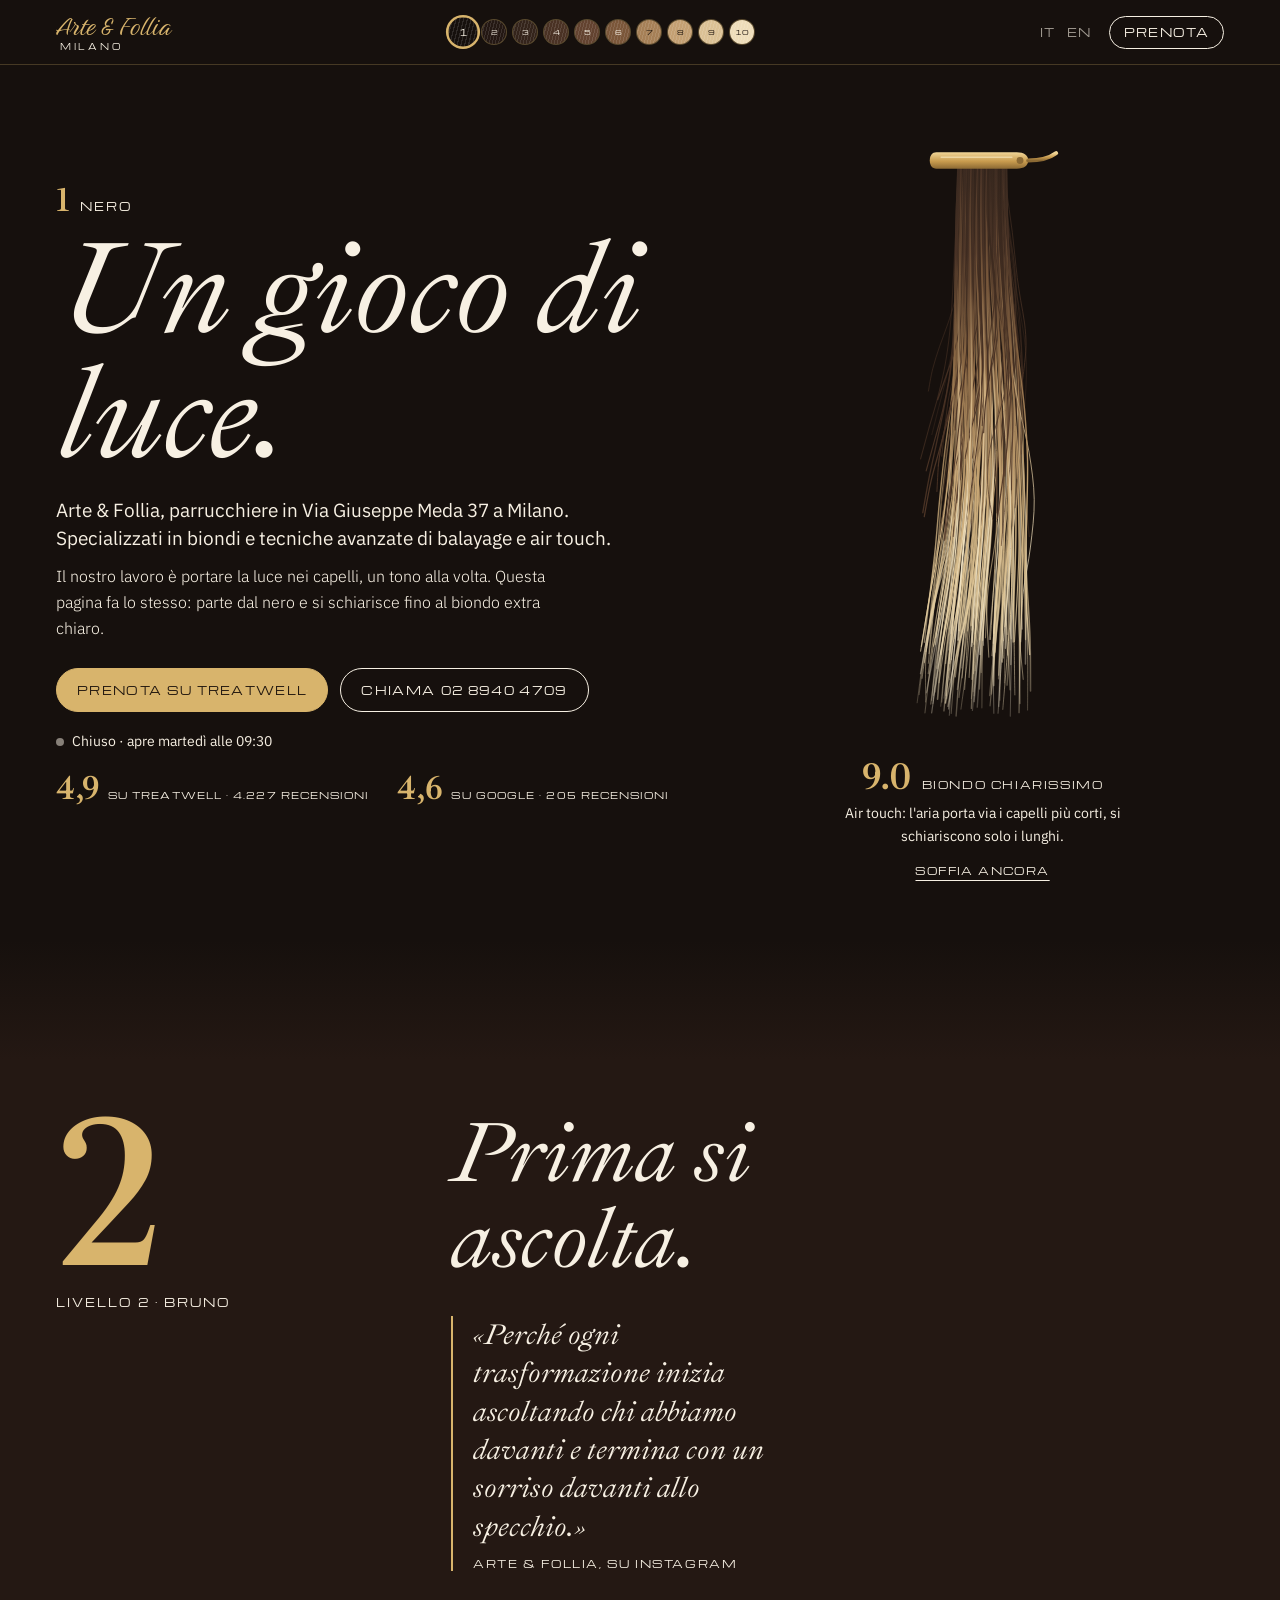
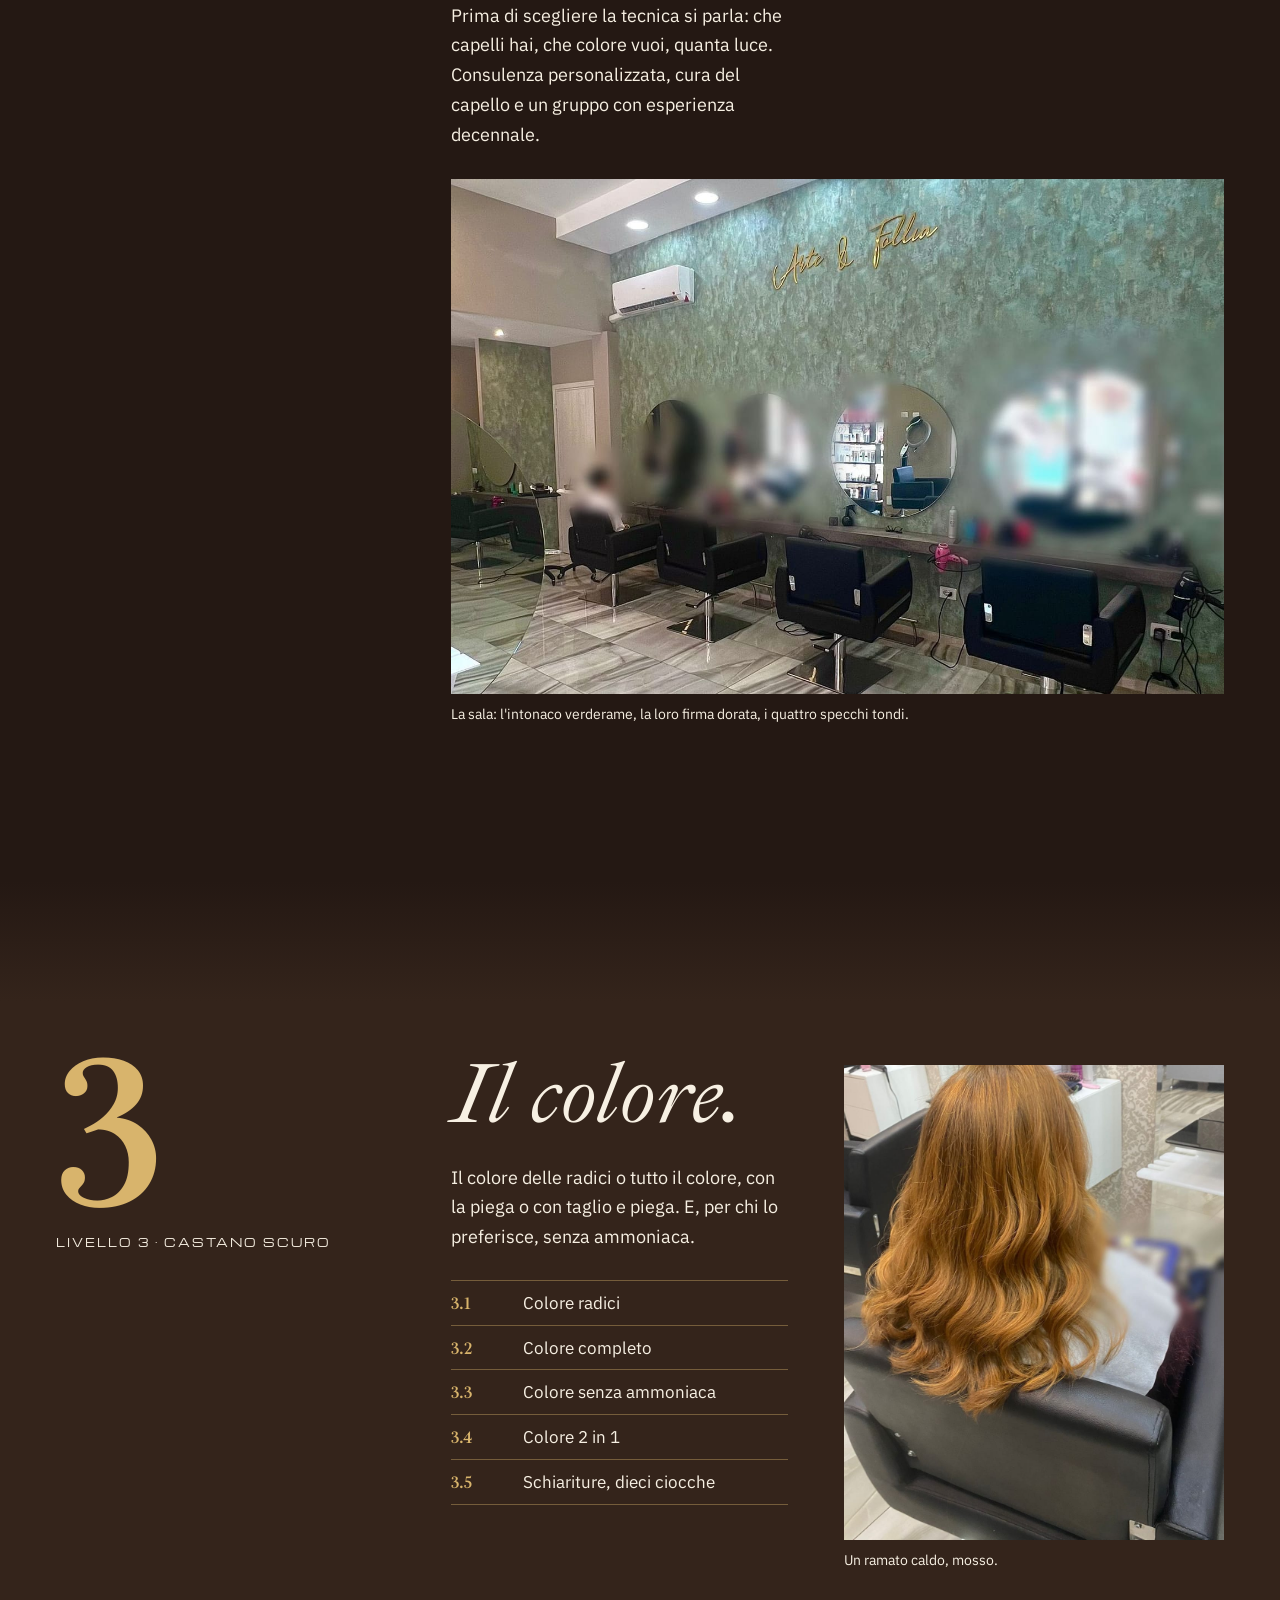
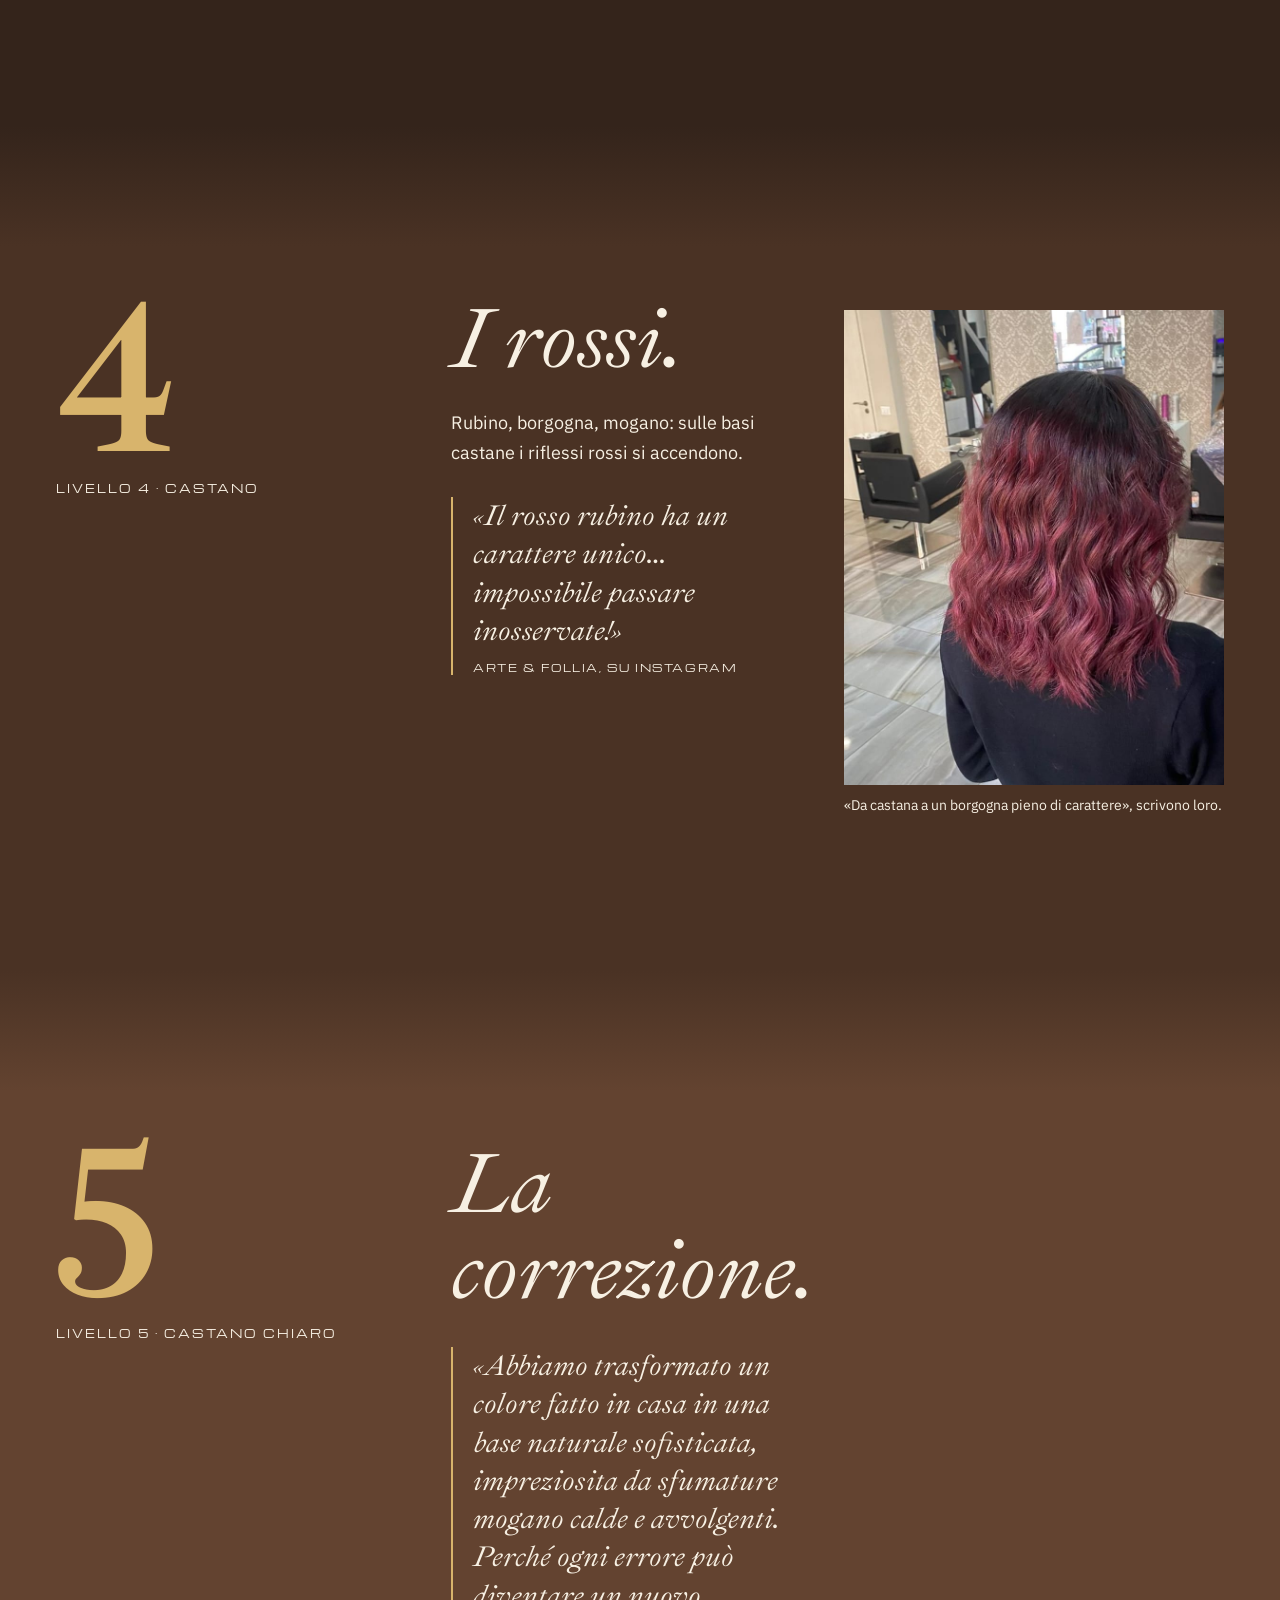
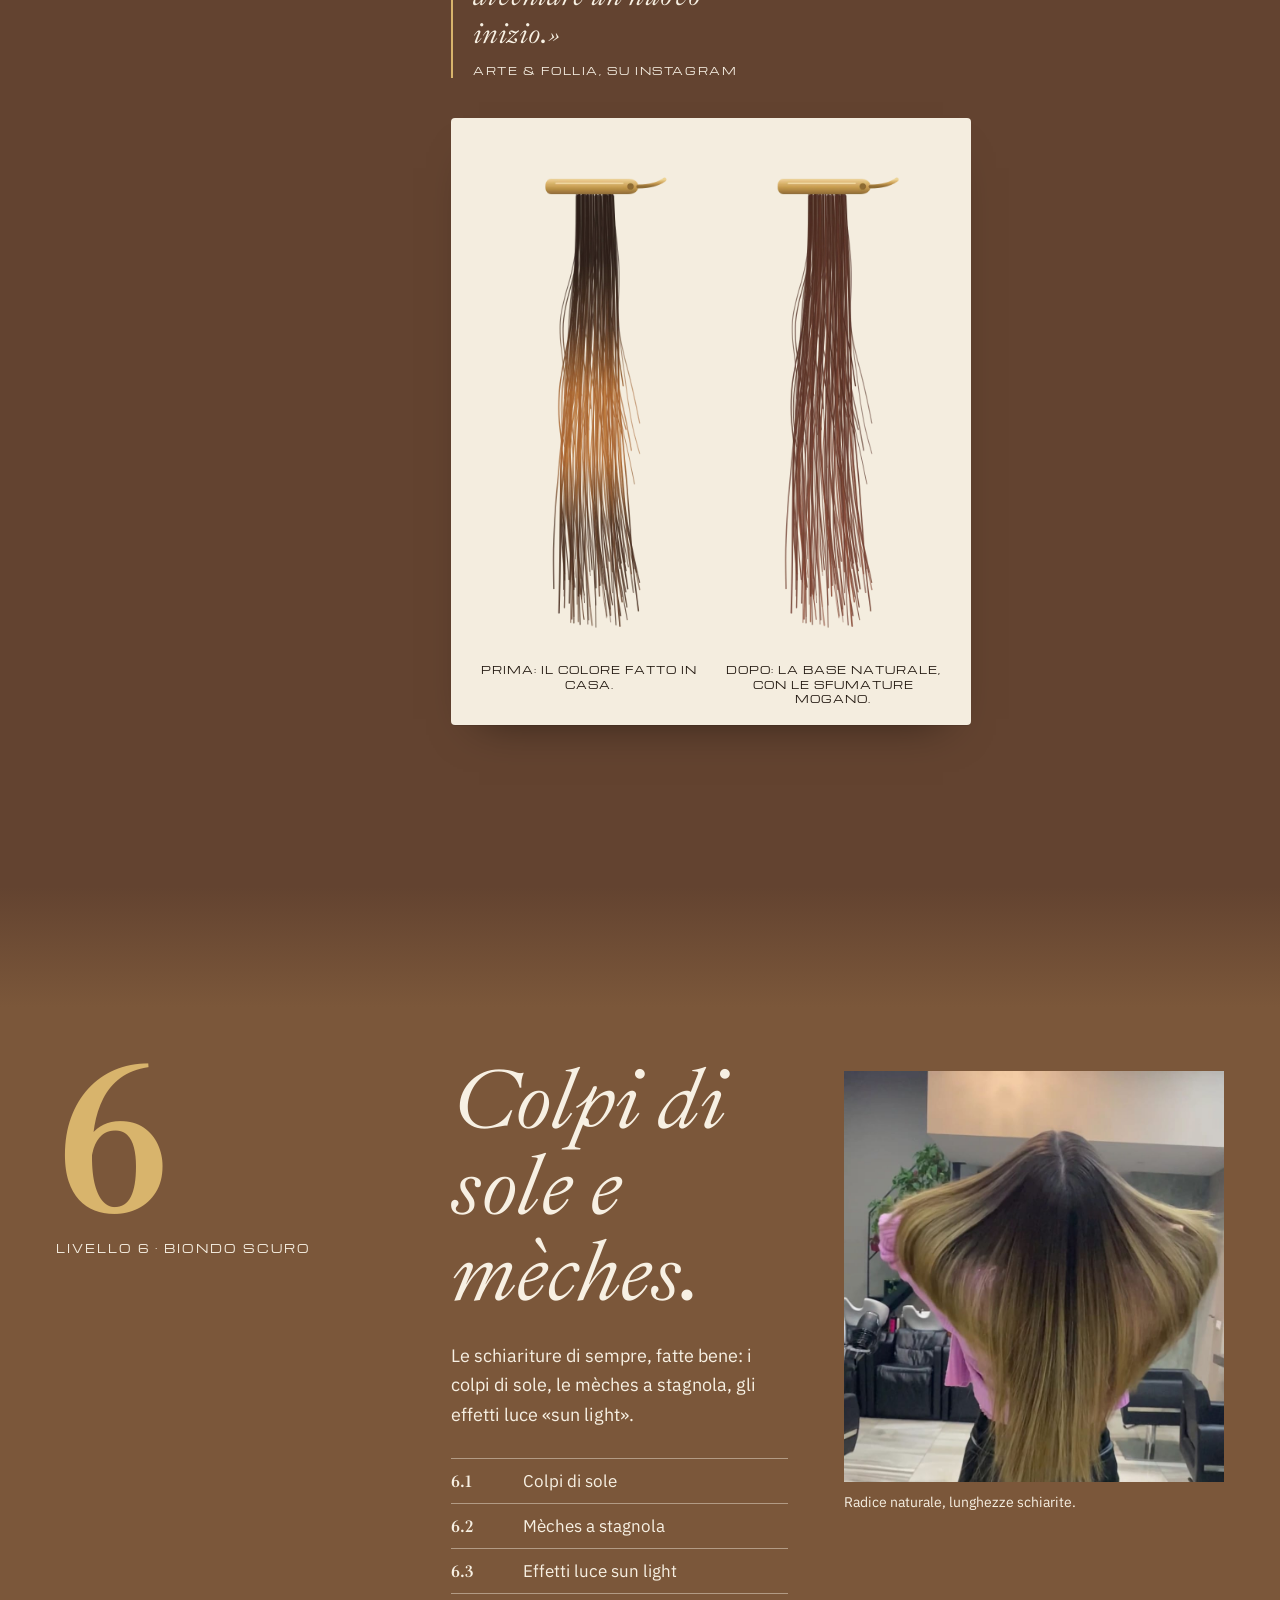
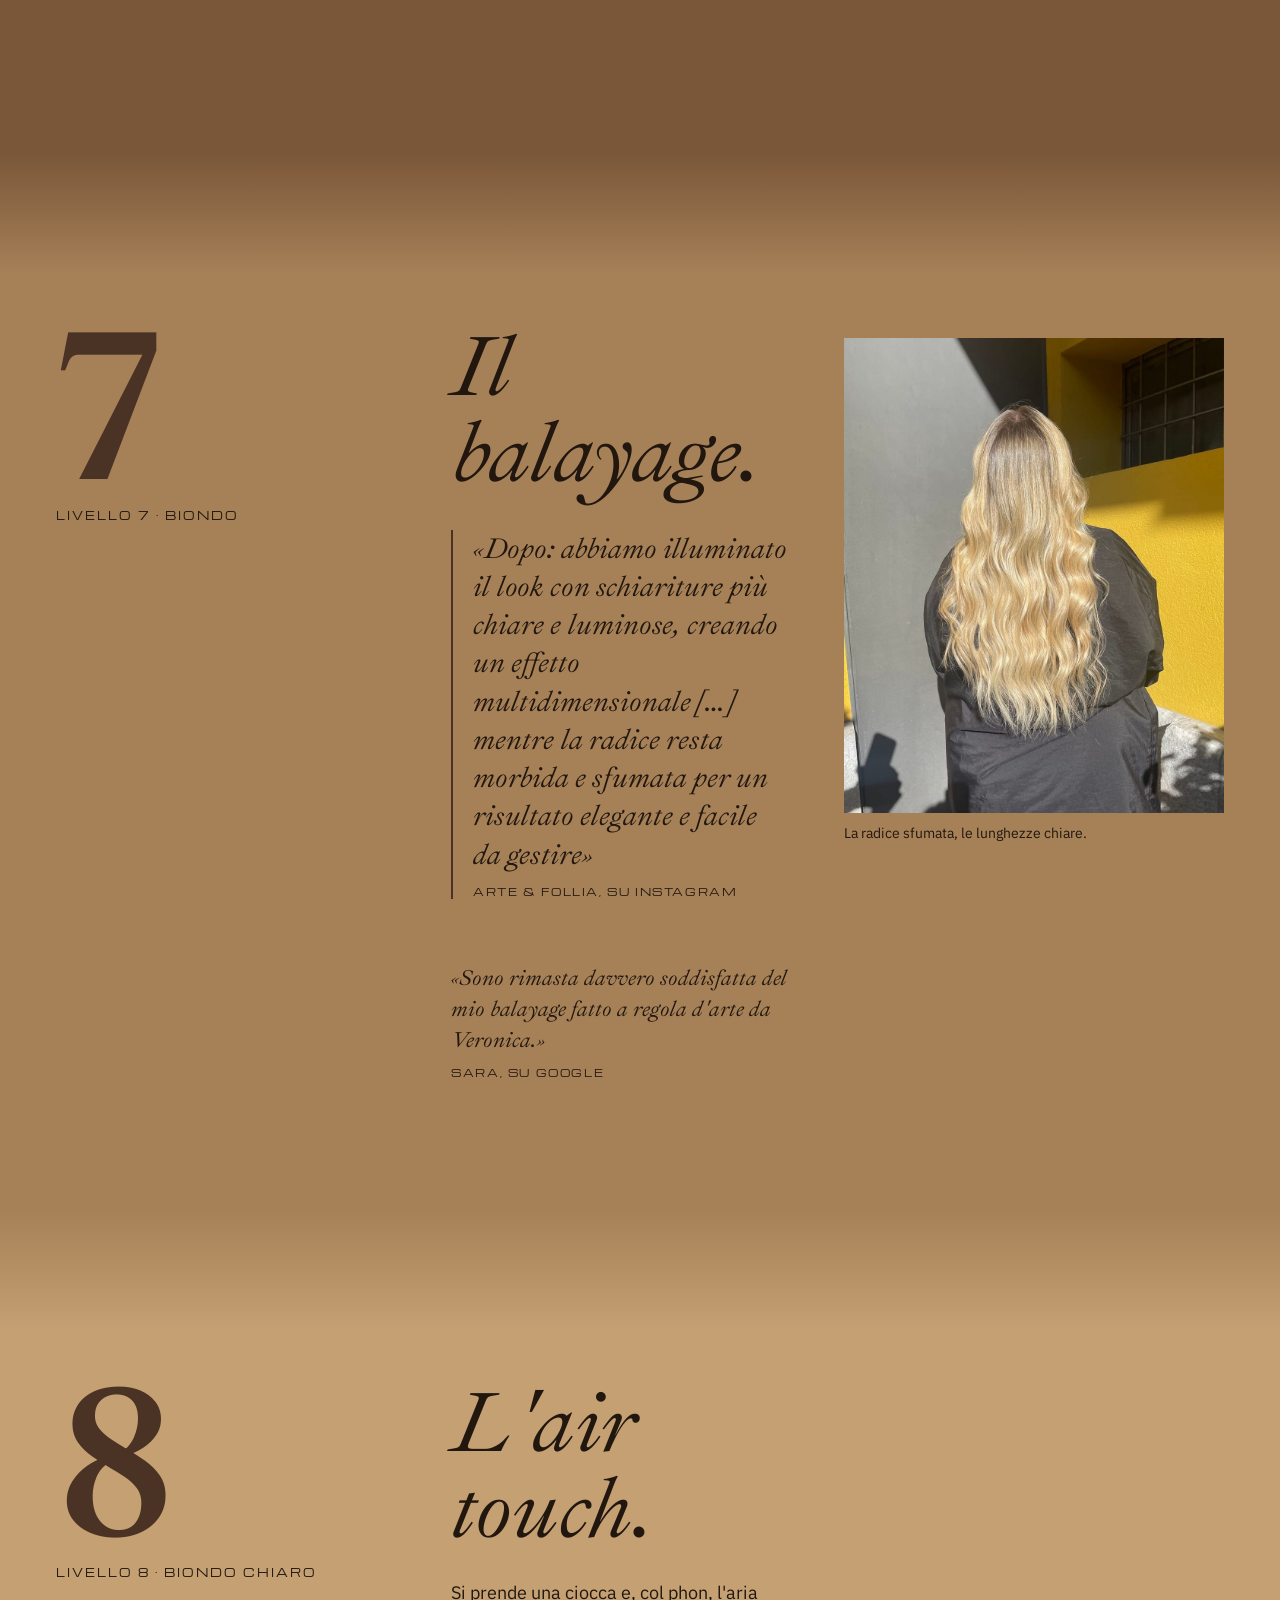
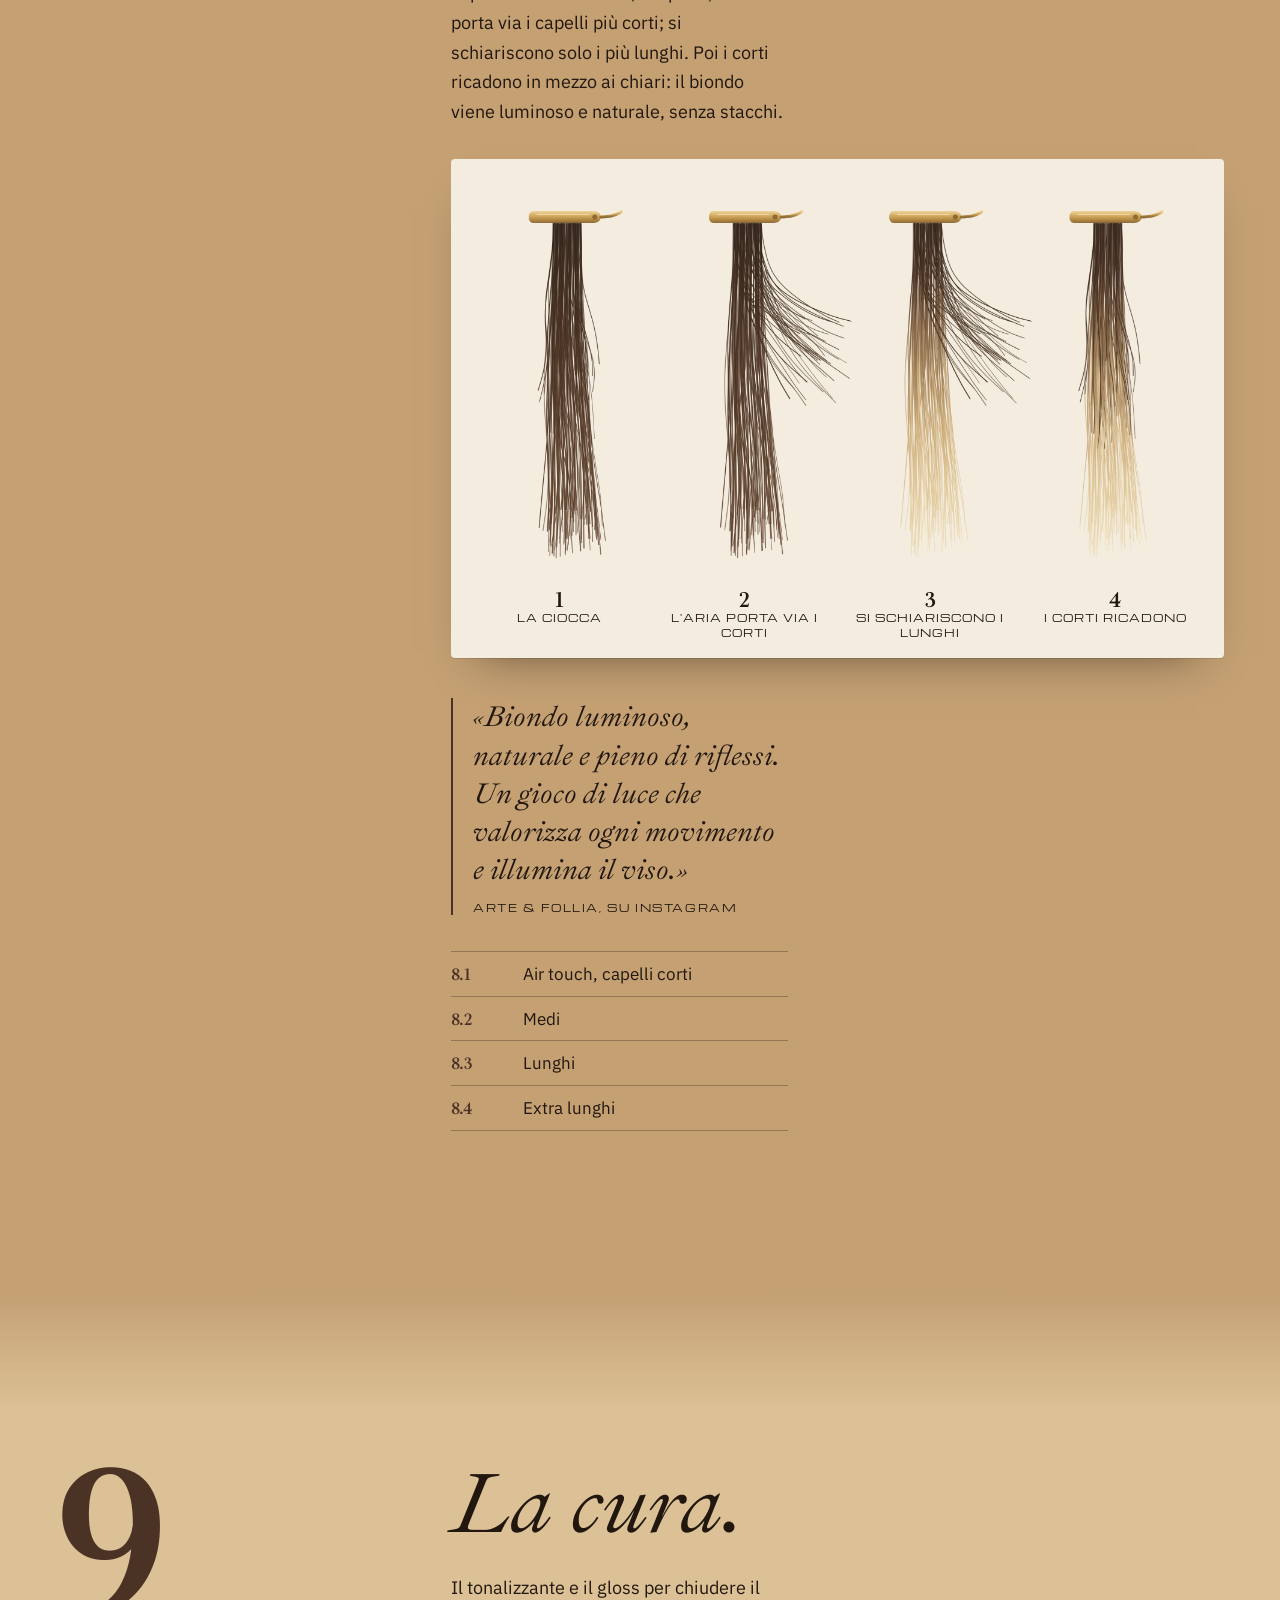
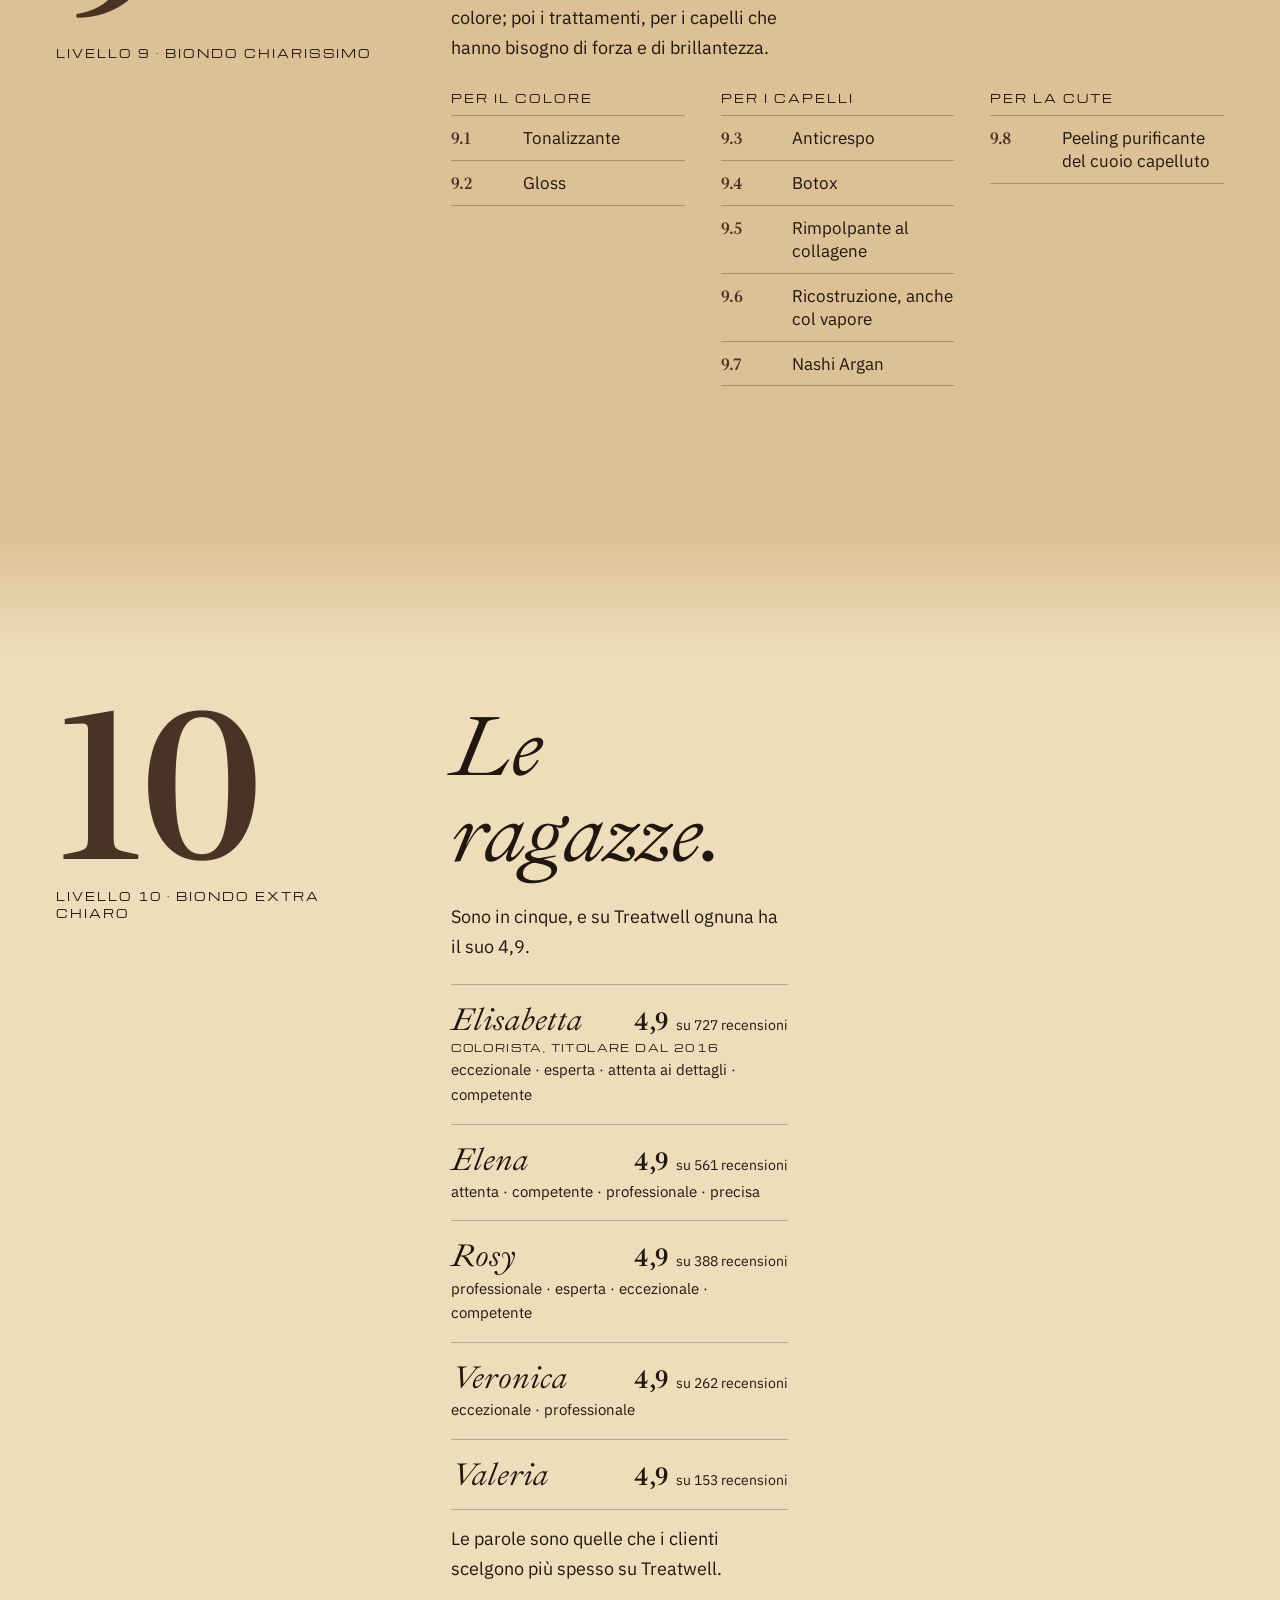
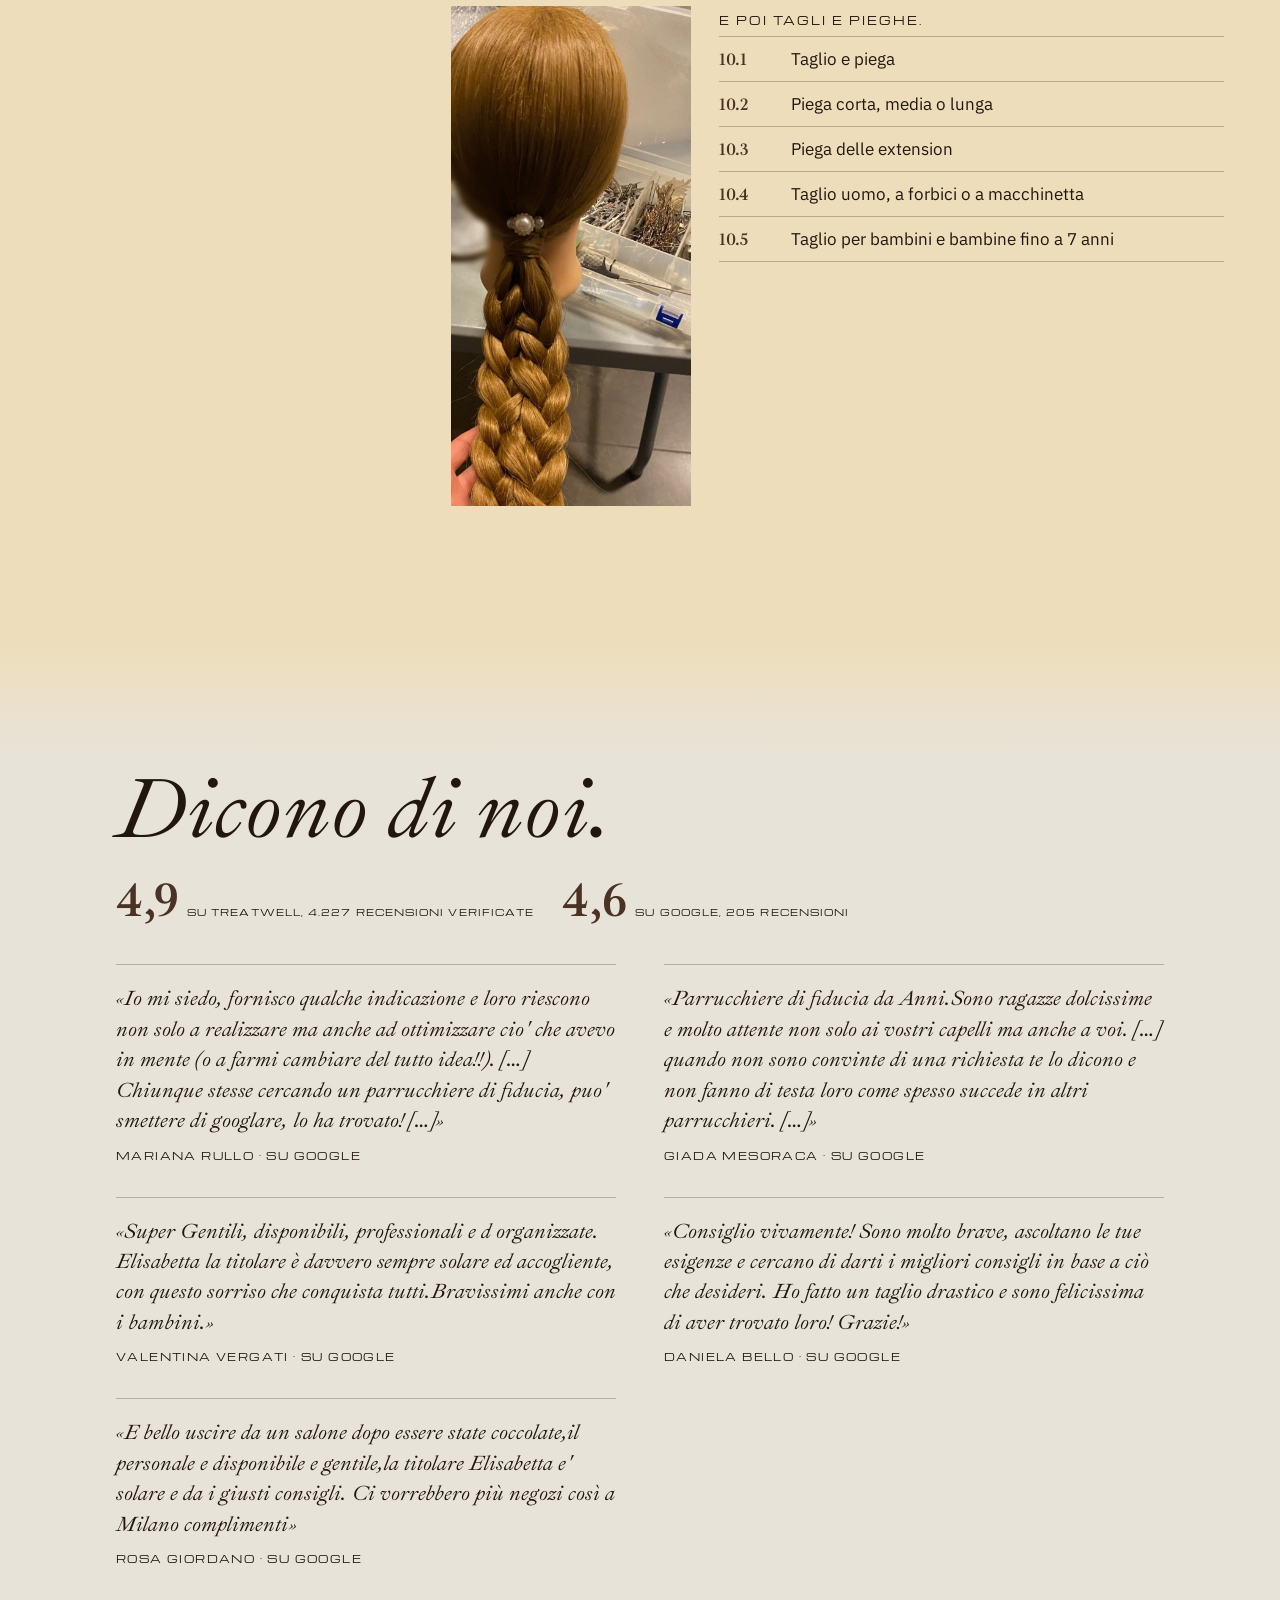
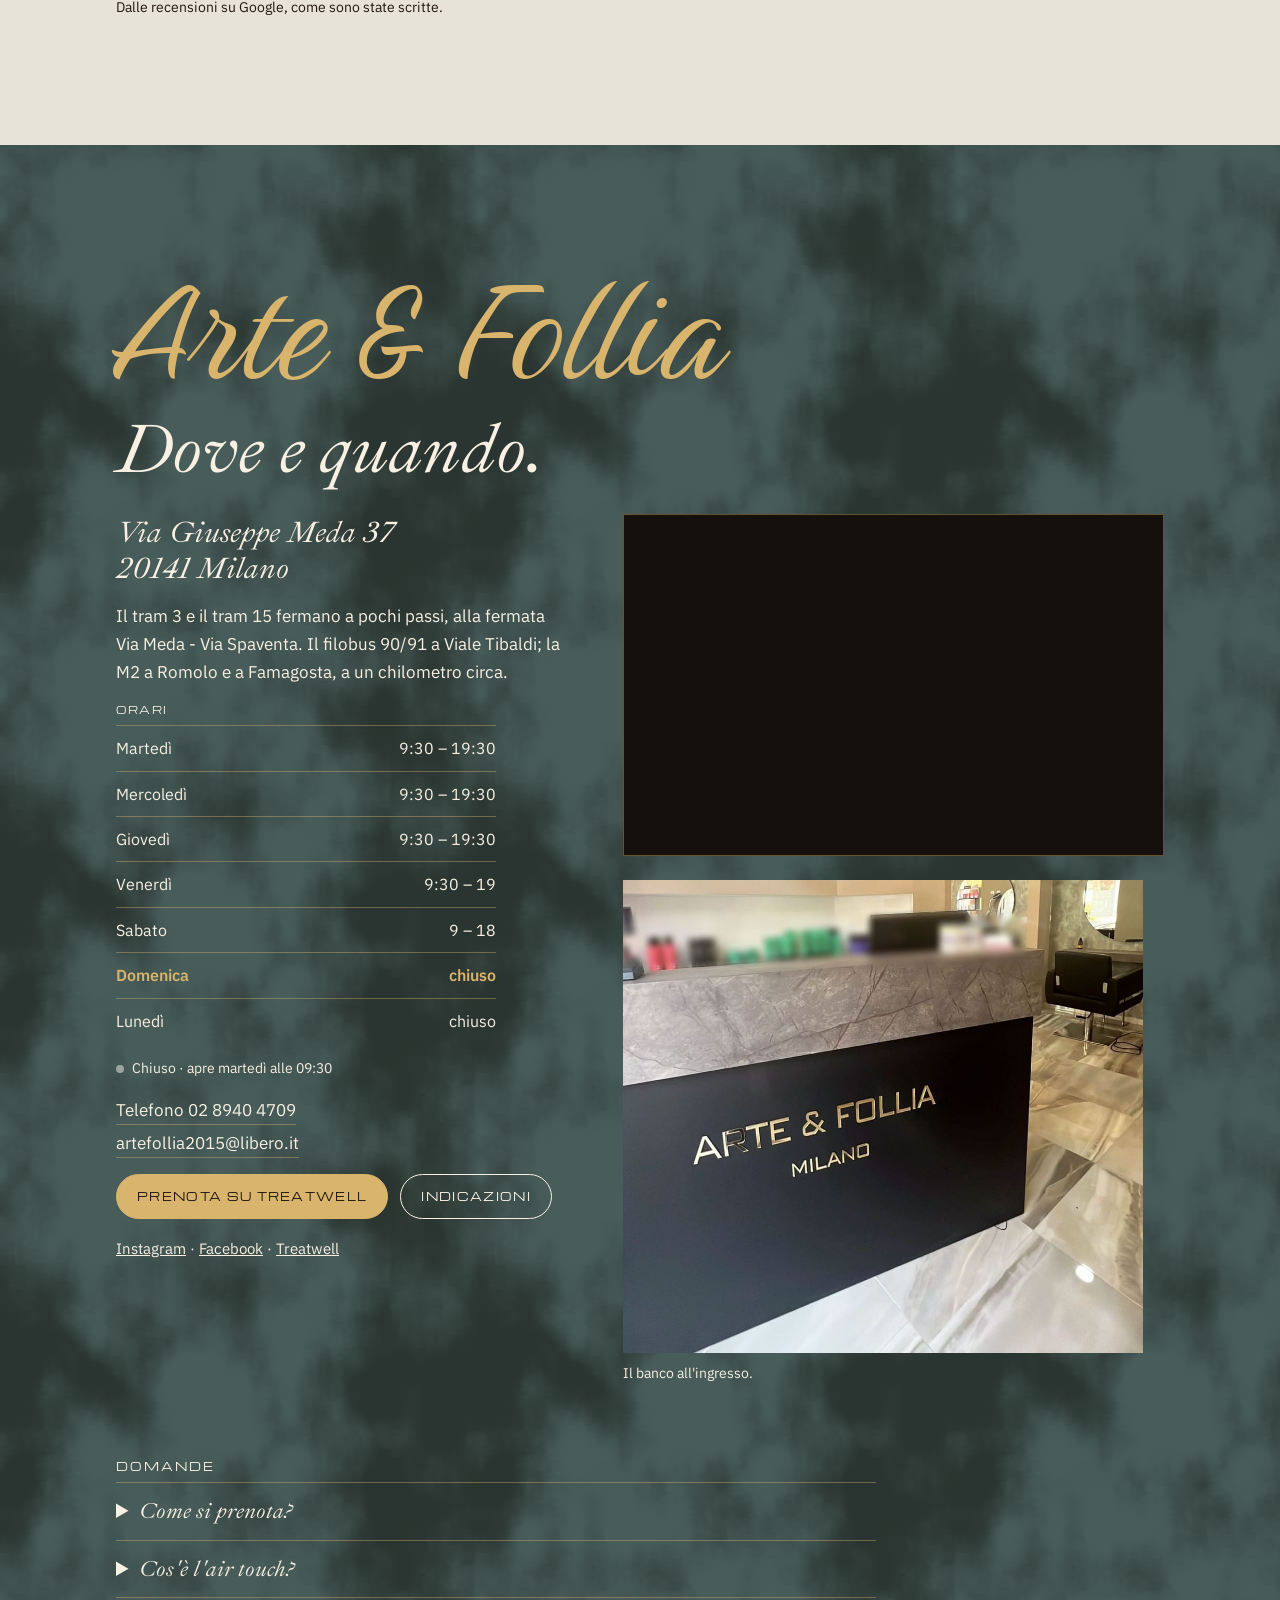
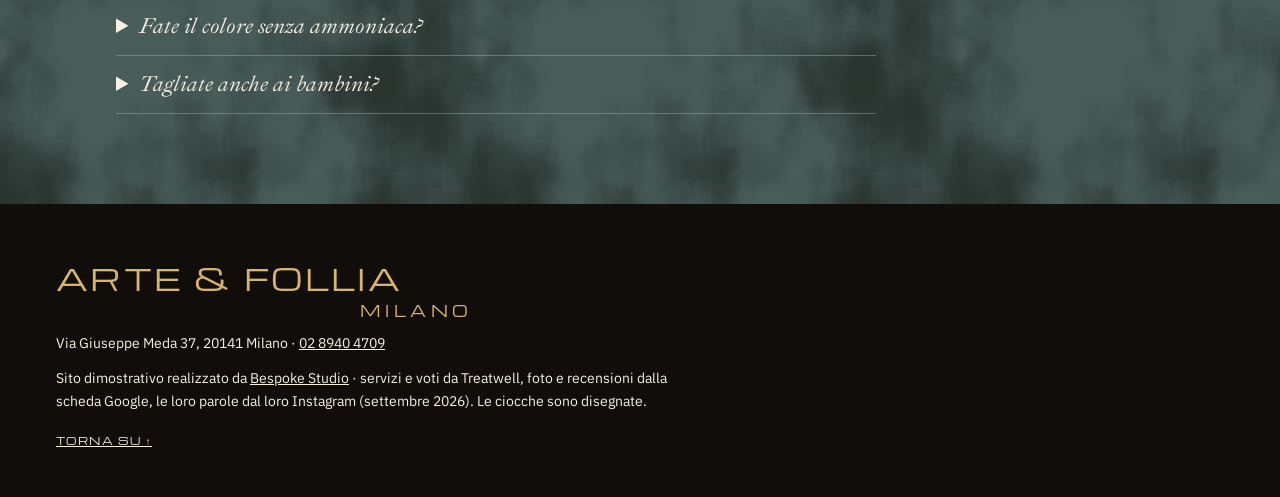
==== index.html @ c3e8e56e "Arte & Follia Milano — «Un gioco di luce.» La pagina è la scala dei toni del colorista: ogni capitol" ====
<!DOCTYPE html>
<html lang="it" class="no-js">
<head>
<meta charset="utf-8">
<meta name="viewport" content="width=device-width, initial-scale=1">
<script>(function(){var r=document.documentElement;r.classList.remove('no-js');
/* la firma: finché main.js non parte, la ciocca è castana e l'aria è ferma; se il codice non arriva, dopo 2,5 s la pagina va allo stato finale */
try{if(!matchMedia('(prefers-reduced-motion: reduce)').matches){r.classList.add('firma-attesa');window.__attesaCiocca=setTimeout(function(){r.classList.remove('firma-attesa')},2500)}}catch(e){}})()</script>
<title>Arte &amp; Follia Milano — Parrucchiere in Via Giuseppe Meda 37 · biondi, balayage, air touch</title>
<meta name="description" content="Arte &amp; Follia, parrucchiere in Via Giuseppe Meda 37 a Milano: specializzati in biondi, balayage e air touch. Colore anche senza ammoniaca, colpi di sole e mèches, rossi, correzione del colore, trattamenti. Prenota su Treatwell o chiama lo 02 8940 4709.">
<link rel="canonical" href="https://rotenzark.github.io/arte-e-follia/">
<meta property="og:type" content="website">
<meta property="og:title" content="Arte &amp; Follia Milano — Un gioco di luce.">
<meta property="og:description" content="Parrucchiere in Via Giuseppe Meda 37, Milano: specializzati in biondi, balayage e air touch. La pagina si schiarisce un tono alla volta, dal nero al biondo extra chiaro.">
<meta property="og:image" content="https://rotenzark.github.io/arte-e-follia/img/og.jpg">
<meta property="og:url" content="https://rotenzark.github.io/arte-e-follia/">
<meta property="og:locale" content="it_IT">
<meta name="twitter:card" content="summary_large_image">
<meta name="theme-color" content="#16100D">
<link rel="icon" href="img/favicon.svg" type="image/svg+xml">
<link rel="icon" href="img/favicon-32.png" sizes="32x32" type="image/png">
<link rel="apple-touch-icon" href="img/apple-touch-icon.png">
<link rel="preconnect" href="https://fonts.googleapis.com">
<link rel="preconnect" href="https://fonts.gstatic.com" crossorigin>
<link href="https://fonts.googleapis.com/css2?family=Ibarra+Real+Nova:ital,wght@0,400;0,600;1,400;1,500&amp;family=Michroma&amp;family=Birthstone&amp;family=Anuphan:wght@300;400;500;600&amp;display=swap" rel="stylesheet">
<link rel="stylesheet" href="css/styles.css?v=1">
<script src="https://cdn.jsdelivr.net/npm/gsap@3.12.5/dist/gsap.min.js" defer></script>
<script src="https://cdn.jsdelivr.net/npm/gsap@3.12.5/dist/ScrollTrigger.min.js" defer></script>
<script src="js/main.js?v=1" defer></script>
<script type="application/ld+json">
{"@context":"https://schema.org","@type":"HairSalon","name":"Arte & Follia Milano","alternateName":["Arte e Follia Milano","Arte e follia milano"],"description":"Parrucchiere in Via Giuseppe Meda 37 a Milano, specializzato in biondi e tecniche avanzate di balayage e air touch: colore anche senza ammoniaca, colpi di sole e mèches, tonalizzante e gloss, trattamenti, tagli e pieghe.","slogan":"Un gioco di luce.","url":"https://rotenzark.github.io/arte-e-follia/","image":"https://rotenzark.github.io/arte-e-follia/img/og.jpg","telephone":"+39 02 8940 4709","email":"artefollia2015@libero.it","priceRange":"€€","address":{"@type":"PostalAddress","streetAddress":"Via Giuseppe Meda 37","postalCode":"20141","addressLocality":"Milano","addressRegion":"MI","addressCountry":"IT"},"geo":{"@type":"GeoCoordinates","latitude":45.4411629,"longitude":9.1788732},"openingHoursSpecification":[{"@type":"OpeningHoursSpecification","dayOfWeek":["Tuesday","Wednesday","Thursday"],"opens":"09:30","closes":"19:30"},{"@type":"OpeningHoursSpecification","dayOfWeek":"Friday","opens":"09:30","closes":"19:00"},{"@type":"OpeningHoursSpecification","dayOfWeek":"Saturday","opens":"09:00","closes":"18:00"}],"sameAs":["https://www.treatwell.it/salone/arte-e-follia-milano/","https://www.instagram.com/artefollia_milano/","https://www.facebook.com/puoccielisabetta"]}
</script>
<script type="application/ld+json">
{"@context":"https://schema.org","@type":"FAQPage","mainEntity":[
{"@type":"Question","name":"Come si prenota da Arte & Follia?","acceptedAnswer":{"@type":"Answer","text":"Online su Treatwell, oppure al telefono: 02 8940 4709."}},
{"@type":"Question","name":"Cos'è l'air touch?","acceptedAnswer":{"@type":"Answer","text":"È una tecnica di schiaritura: con il phon si separano i capelli più corti della ciocca e si schiariscono solo i più lunghi. Il biondo viene luminoso e naturale, senza stacchi."}},
{"@type":"Question","name":"Fate il colore senza ammoniaca?","acceptedAnswer":{"@type":"Answer","text":"Sì: il colore delle radici o il colore completo, anche senza ammoniaca, con la piega o con taglio e piega."}},
{"@type":"Question","name":"Tagliate anche ai bambini?","acceptedAnswer":{"@type":"Answer","text":"Sì: il taglio per bambini e bambine fino a 7 anni. E il taglio uomo, a forbici o a macchinetta."}},
{"@type":"Question","name":"Quali sono gli orari?","acceptedAnswer":{"@type":"Answer","text":"Dal martedì al giovedì 9:30–19:30, il venerdì 9:30–19, il sabato 9–18. Domenica e lunedì chiuso."}},
{"@type":"Question","name":"Dove si trova?","acceptedAnswer":{"@type":"Answer","text":"In Via Giuseppe Meda 37 a Milano. Il tram 3 e il tram 15 fermano a pochi passi, alla fermata Via Meda - Via Spaventa."}}
]}
</script>
</head>
<body>

<a class="salta-al-testo" href="#ascolto" data-i18n="m.salta">Vai ai capitoli</a>

<header class="testata" id="testata" data-livello="1">
  <a class="marchio" href="#apertura" aria-label="Arte &amp; Follia Milano, torna all'inizio" data-i18n-aria="m.top">
    <span class="marchio__firma">Arte &amp; Follia</span>
    <span class="marchio__citta">Milano</span>
  </a>
  <nav id="mainNav" class="scala" aria-label="La scala dei toni: i capitoli" data-i18n-aria="m.scala">
    <a class="scala__tono" href="#apertura" style="--c:var(--l1)" aria-label="1, nero: l'inizio" data-i18n-aria="s.1"><span>1</span></a>
    <a class="scala__tono" href="#ascolto" style="--c:var(--l2)" aria-label="2, bruno: prima si ascolta" data-i18n-aria="s.2"><span>2</span></a>
    <a class="scala__tono" href="#colore" style="--c:var(--l3)" aria-label="3, castano scuro: il colore" data-i18n-aria="s.3"><span>3</span></a>
    <a class="scala__tono" href="#rossi" style="--c:var(--l4)" aria-label="4, castano: i rossi" data-i18n-aria="s.4"><span>4</span></a>
    <a class="scala__tono" href="#correzione" style="--c:var(--l5)" aria-label="5, castano chiaro: la correzione" data-i18n-aria="s.5"><span>5</span></a>
    <a class="scala__tono" href="#luci" style="--c:var(--l6)" aria-label="6, biondo scuro: colpi di sole e mèches" data-i18n-aria="s.6"><span>6</span></a>
    <a class="scala__tono" href="#balayage" style="--c:var(--l7)" aria-label="7, biondo: il balayage" data-i18n-aria="s.7"><span>7</span></a>
    <a class="scala__tono" href="#airtouch" style="--c:var(--l8)" aria-label="8, biondo chiaro: l'air touch" data-i18n-aria="s.8"><span>8</span></a>
    <a class="scala__tono" href="#cura" style="--c:var(--l9)" aria-label="9, biondo chiarissimo: la cura" data-i18n-aria="s.9"><span>9</span></a>
    <a class="scala__tono" href="#ragazze" style="--c:var(--l10)" aria-label="10, biondo extra chiaro: le ragazze" data-i18n-aria="s.10"><span>10</span></a>
  </nav>
  <div class="testata__destra">
    <div class="lingue" role="group" aria-label="Lingua" data-i18n-aria="m.lingua">
      <button type="button" data-lang="it" aria-pressed="true">IT</button>
      <button type="button" data-lang="en" aria-pressed="false">EN</button>
    </div>
    <a class="testata__prenota" href="https://www.treatwell.it/salone/arte-e-follia-milano/" target="_blank" rel="noopener"><span data-i18n="t.prenota">Prenota</span></a>
    <button id="burger" class="burger" type="button" aria-expanded="false" aria-controls="indiceMobile" aria-label="Apri il menu" data-i18n-aria="m.menu"><span></span><span></span><span></span></button>
  </div>
</header>

<nav id="indiceMobile" class="indice-mobile" hidden aria-label="Capitoli" data-i18n-aria="m.capitoli">
  <a class="indice-mobile__prenota" href="https://www.treatwell.it/salone/arte-e-follia-milano/" target="_blank" rel="noopener" data-i18n="h.prenota">Prenota su Treatwell</a>
  <a href="#apertura" style="--c:var(--l1)"><b>1</b> <span data-i18n="v.1">L'inizio</span></a>
  <a href="#ascolto" style="--c:var(--l2)"><b>2</b> <span data-i18n="v.2">Prima si ascolta</span></a>
  <a href="#colore" style="--c:var(--l3)"><b>3</b> <span data-i18n="v.3">Il colore</span></a>
  <a href="#rossi" style="--c:var(--l4)"><b>4</b> <span data-i18n="v.4">I rossi</span></a>
  <a href="#correzione" style="--c:var(--l5)"><b>5</b> <span data-i18n="v.5">La correzione</span></a>
  <a href="#luci" style="--c:var(--l6)"><b>6</b> <span data-i18n="v.6">Colpi di sole e mèches</span></a>
  <a href="#balayage" style="--c:var(--l7)"><b>7</b> <span data-i18n="v.7">Il balayage</span></a>
  <a href="#airtouch" style="--c:var(--l8)"><b>8</b> <span data-i18n="v.8">L'air touch</span></a>
  <a href="#cura" style="--c:var(--l9)"><b>9</b> <span data-i18n="v.9">La cura</span></a>
  <a href="#ragazze" style="--c:var(--l10)"><b>10</b> <span data-i18n="v.10">Le ragazze</span></a>
  <a href="#recensioni" class="indice-mobile__fuori" data-i18n="v.recensioni">Dicono di noi</a>
  <a href="#dove" class="indice-mobile__fuori" data-i18n="v.dove">Dove e quando</a>
</nav>

<main>

  <!-- ══════ 1 · NERO — l'apertura. La firma: l'air touch sulla ciocca. Stato finale = questo HTML ══════ -->
  <section id="apertura" class="livello livello--1 apertura" data-livello="1" aria-labelledby="titolo">
    <div class="apertura__testo">
      <p class="tono-etichetta"><span class="tono-etichetta__n">1</span> <span data-i18n="l.1">nero</span></p>
      <h1 id="titolo" class="apertura__titolo" data-i18n="h.titolo">Un gioco di luce.</h1>
      <p class="apertura__chi" data-i18n="h.chi">Arte &amp; Follia, parrucchiere in Via Giuseppe Meda 37 a Milano. Specializzati in biondi e tecniche avanzate di balayage e air touch.</p>
      <p class="apertura__come" data-i18n="h.come">Il nostro lavoro è portare la luce nei capelli, un tono alla volta. Questa pagina fa lo stesso: parte dal nero e si schiarisce fino al biondo extra chiaro.</p>
      <div class="azioni">
        <a class="bottone bottone--pieno" href="https://www.treatwell.it/salone/arte-e-follia-milano/" target="_blank" rel="noopener" data-i18n="h.prenota">Prenota su Treatwell</a>
        <a class="bottone" href="tel:+390289404709"><span data-i18n="h.chiama">Chiama</span> <span class="intero">02 8940 4709</span></a>
      </div>
      <p class="stato" id="orarioStato">Aperto dal martedì al sabato</p>
      <ul class="voti">
        <li><b>4,9</b> <span data-i18n="h.treatwell">su Treatwell · 4.227 recensioni</span></li>
        <li><b>4,6</b> <span data-i18n="h.google">su Google · 205 recensioni</span></li>
      </ul>
    </div>
    <figure class="apertura__ciocca ciocca" id="ciocca">
      <!--CIOCCA--><svg class="ciocca__svg" viewBox="0 0 320 780" width="320" height="780" role="img" aria-labelledby="cioccaTitolo" focusable="false"><title id="cioccaTitolo" data-i18n="h.ciocca">Una ciocca di capelli castani schiarita con l'air touch: biondo luminoso, con la radice scura e sfumata</title><defs><linearGradient id="g-lg" gradientUnits="userSpaceOnUse" x1="0" y1="70" x2="0" y2="740"><stop class="st0" offset="0" stop-color="#3B2A20"/><stop class="st1" offset="0.16" stop-color="#4A3326"/><stop class="st2" offset="0.36" stop-color="#8E6B46"/><stop class="st3" offset="0.58" stop-color="#C9A774"/><stop class="st4" offset="0.8" stop-color="#E3CB9C"/><stop class="st5" offset="1" stop-color="#EFDFBC" stop-opacity=".35"/></linearGradient><linearGradient id="g-lr" gradientUnits="userSpaceOnUse" x1="0" y1="70" x2="0" y2="740"><stop class="st0" offset="0" stop-color="#4A3326"/><stop class="st1" offset="0.22" stop-color="#7C5B3D"/><stop class="st2" offset="0.42" stop-color="#D4B585"/><stop class="st3" offset="0.7" stop-color="#F1E2C0"/><stop class="st4" offset="1" stop-color="#F8ECD3" stop-opacity=".35"/></linearGradient><linearGradient id="g-sc" gradientUnits="userSpaceOnUse" x1="0" y1="70" x2="0" y2="740"><stop class="st0" offset="0" stop-color="#33241B"/><stop class="st1" offset="0.4" stop-color="#4A3224"/><stop class="st2" offset="1" stop-color="#6A4A33"/></linearGradient><linearGradient id="g-oro" x1="0" y1="0" x2="0" y2="1"><stop offset="0" stop-color="#F0D597"/><stop offset=".55" stop-color="#C89B4E"/><stop offset="1" stop-color="#8C6A34"/></linearGradient></defs><g class="aria-strato" aria-hidden="true"><path class="aria aria--0" d="M-30 150c40 -8 90 10 140 0s100 -10 150 0 110 6 150 0" pathLength="1"/><path class="aria aria--1" d="M-30 250c40 -10 90 11 140 0s100 -11 150 0 110 7 150 0" pathLength="1"/><path class="aria aria--2" d="M-30 340c40 -12 90 12 140 0s100 -12 150 0 110 8 150 0" pathLength="1"/><path class="aria aria--3" d="M-30 430c40 -14 90 13 140 0s100 -13 150 0 110 9 150 0" pathLength="1"/><path class="aria aria--4" d="M-30 520c40 -16 90 14 140 0s100 -14 150 0 110 10 150 0" pathLength="1"/></g><g class="capelli" fill="none" stroke-linecap="round"><path class="capello capello--lr" d="M152.1 71.9C152 81.5 151.7 110.2 151.4 129.4C151.2 148.5 150.7 167.7 150.5 186.8C150.4 206 150.2 225.1 150.5 244.3C150.8 263.4 151.6 282.6 152.5 301.7C153.3 320.9 155 340 155.6 359.2C156.3 378.4 157.3 397.5 156.6 416.7C155.9 435.8 154.1 455 151.6 474.1C149.1 493.3 145 512.4 141.6 531.6C138.3 550.7 134.1 569.9 131.5 589C128.8 608.2 126.8 636.9 125.8 646.5" stroke="url(#g-lr)" stroke-width="1.65" opacity="0.55"/><path class="capello capello--lg" d="M160.4 68.1C160.3 78.8 159.9 111 159.9 132.4C159.9 153.9 160 175.3 160.4 196.7C160.9 218.2 161.7 239.6 162.6 261.1C163.5 282.5 164.9 303.9 166 325.4C167 346.8 168.3 368.3 168.9 389.7C169.4 411.1 169.8 432.6 169.3 454C168.8 475.5 167.4 496.9 165.8 518.3C164.1 539.8 161.6 561.2 159.4 582.7C157.3 604.1 154.5 625.5 152.8 647C151.1 668.4 149.7 700.6 149 711.3" stroke="url(#g-lg)" stroke-width="1.3" opacity="0.55"/><path class="capello capello--sc" d="M140.5 68.1C140.3 73.3 139.5 89 139.4 99.4C139.3 109.8 139.5 120.3 139.7 130.7C140 141.1 140.7 151.5 140.9 162C141 172.4 141.1 182.8 140.8 193.3C140.5 203.7 139.6 214.1 139 224.6C138.3 235 137.4 245.4 136.8 255.8C136.2 266.3 136 276.7 135.2 287.1C134.3 297.6 133.5 308 131.7 318.4C130 328.8 127.3 339.3 124.7 349.7C122.1 360.1 117.4 375.8 115.9 381" stroke="url(#g-sc)" stroke-width="1.21" opacity="0.55"/><path class="capello capello--lg" d="M163.3 72.6C163.3 83.6 162.9 116.5 163.1 138.4C163.3 160.4 163.9 182.3 164.7 204.3C165.5 226.2 166.8 248.2 167.8 270.1C168.9 292.1 170.3 314 171 336C171.7 357.9 172.3 379.9 172.2 401.8C172.2 423.7 171.5 445.7 170.6 467.6C169.8 489.6 168.3 511.5 167.1 533.5C165.9 555.4 164.3 577.4 163.2 599.3C162 621.3 160.8 643.2 160.2 665.2C159.6 687.1 159.7 720 159.5 731" stroke="url(#g-lg)" stroke-width="1.43" opacity="0.56"/><path class="capello capello--lg" d="M130.3 68.3C130 78.1 128.8 107.4 128.3 126.9C127.7 146.5 127.1 166 127 185.6C127 205.1 127.8 224.6 128 244.2C128.2 263.7 128.9 283.3 128.4 302.8C127.8 322.4 126.4 341.9 124.5 361.5C122.6 381 119.3 400.5 116.9 420.1C114.5 439.6 112 459.2 110.2 478.7C108.3 498.3 107.3 517.8 105.7 537.3C104 556.9 102.5 576.4 100.3 596C98.1 615.5 93.7 644.8 92.3 654.6" stroke="url(#g-lg)" stroke-width="1.67" opacity="0.56"/><path class="capello capello--sc" d="M139.4 69.5C139.1 75 138.2 91.4 137.8 102.4C137.4 113.3 137.1 124.3 136.9 135.2C136.7 146.2 136.9 157.1 136.6 168.1C136.4 179 136.2 190 135.5 200.9C134.8 211.9 133.8 222.8 132.6 233.8C131.3 244.8 129.6 255.7 127.9 266.7C126.2 277.6 124.4 288.6 122.3 299.5C120.2 310.5 117.9 321.4 115.3 332.4C112.7 343.3 109.6 354.3 106.8 365.2C104 376.2 99.9 392.6 98.5 398.1" stroke="url(#g-sc)" stroke-width="0.81" opacity="0.56"/><path class="capello capello--sc" d="M186.2 71.8C186.3 76.7 186.4 91.5 187.1 101.4C187.8 111.2 189.1 121.1 190.5 130.9C191.8 140.8 193.7 150.7 195 160.5C196.4 170.4 197.8 180.2 198.7 190.1C199.5 199.9 200 209.8 200.2 219.7C200.5 229.5 200.2 239.4 200.3 249.2C200.4 259.1 200.6 268.9 200.9 278.8C201.3 288.6 201.8 298.5 202.3 308.4C202.7 318.2 203.2 328.1 203.8 337.9C204.3 347.8 205.1 362.6 205.3 367.5" stroke="url(#g-sc)" stroke-width="1.23" opacity="0.56"/><path class="capello capello--lg" d="M137.7 68.3C137.6 77.8 137.2 106.4 136.8 125.5C136.4 144.6 136.1 163.7 135.5 182.7C134.9 201.8 134 220.9 133.4 239.9C132.8 259 132.1 278.1 131.9 297.1C131.7 316.2 132.3 335.3 132.2 354.4C132.2 373.4 132.8 392.5 131.5 411.6C130.1 430.6 127.6 449.7 124.3 468.8C121 487.8 115.8 506.9 111.8 526C107.7 545.1 103.1 564.1 100.3 583.2C97.5 602.3 95.9 630.9 95 640.4" stroke="url(#g-lg)" stroke-width="1.18" opacity="0.56"/><path class="capello capello--lg" d="M142.4 71.7C142.2 82.4 141.3 114.6 140.9 136.1C140.6 157.6 140.5 179 140.3 200.5C140.1 221.9 139.9 243.4 139.5 264.9C139 286.3 138.1 307.8 137.4 329.3C136.6 350.7 135.7 372.2 135.1 393.7C134.5 415.1 134.5 436.6 133.9 458C133.2 479.5 133 501 131.3 522.4C129.6 543.9 126.9 565.4 123.6 586.8C120.3 608.3 115.3 629.7 111.5 651.2C107.7 672.7 102.4 704.9 100.6 715.6" stroke="url(#g-lg)" stroke-width="1.75" opacity="0.57"/><path class="capello capello--lg" d="M183.2 72.8C183.3 83.4 183.3 115.2 183.7 136.4C184 157.6 184.4 178.9 185.2 200.1C186 221.3 187.2 242.5 188.6 263.7C189.9 284.9 191.9 306.1 193.5 327.3C195 348.5 196.8 369.7 197.7 391C198.6 412.2 199 433.4 198.8 454.6C198.5 475.8 197.1 497 196.2 518.2C195.2 539.4 193.6 560.6 192.8 581.8C192.1 603.1 191.5 624.3 191.6 645.5C191.8 666.7 193.4 698.5 193.8 709.1" stroke="url(#g-lg)" stroke-width="1.73" opacity="0.57"/><path class="capello capello--sc" d="M145.6 69.8C145.3 76.7 144.4 97.3 143.8 111C143.3 124.7 142.5 138.4 142.3 152.2C142 165.9 142.1 179.6 142.4 193.3C142.8 207.1 143.7 220.8 144.2 234.5C144.6 248.2 145.4 262 145.2 275.7C144.9 289.4 144.2 303.2 142.5 316.9C140.9 330.6 138.1 344.3 135.3 358.1C132.5 371.8 128.8 385.5 125.7 399.2C122.6 413 119.2 426.7 116.6 440.4C114.1 454.1 111.3 474.7 110.2 481.6" stroke="url(#g-sc)" stroke-width="1.28" opacity="0.57"/><path class="capello capello--lg" d="M142 71.8C141.8 82.5 140.9 114.7 140.7 136.2C140.5 157.7 140.5 179.2 140.8 200.6C141.2 222.1 142 243.6 142.7 265C143.4 286.5 144.5 308 145 329.4C145.5 350.9 146 372.4 145.7 393.9C145.3 415.3 144.4 436.8 142.9 458.3C141.4 479.7 139 501.2 136.6 522.7C134.3 544.1 131.2 565.6 128.6 587.1C126 608.6 123 630 120.9 651.5C118.7 673 116.6 705.2 115.7 715.9" stroke="url(#g-lg)" stroke-width="1.94" opacity="0.57"/><path class="capello capello--lg" d="M134.7 70.6C134.7 80.5 135.1 110.2 134.8 130C134.5 149.8 133.8 169.6 132.8 189.5C131.7 209.3 129.5 229.1 128.6 248.9C127.6 268.7 126.6 288.5 127.2 308.3C127.7 328.1 130.2 347.9 132 367.8C133.8 387.6 137.6 407.4 137.8 427.2C138.1 447 136.7 466.8 133.3 486.6C130 506.4 123 526.2 117.6 546C112.3 565.9 105.1 585.7 101.3 605.5C97.6 625.3 96 655 95 664.9" stroke="url(#g-lg)" stroke-width="1.55" opacity="0.57"/><path class="capello capello--lg" d="M180.8 71.8C180.9 82.2 180.9 113.4 181.2 134.2C181.4 155 181.7 175.8 182.3 196.6C183 217.4 183.8 238.2 184.9 259C186 279.8 187.5 300.6 188.9 321.4C190.4 342.2 192.3 363 193.5 383.8C194.7 404.5 196 425.3 196.1 446.1C196.2 466.9 195.4 487.7 194.1 508.5C192.8 529.3 190.3 550.1 188.3 570.9C186.3 591.7 183.5 612.5 182.1 633.3C180.7 654.1 180.2 685.3 179.8 695.7" stroke="url(#g-lg)" stroke-width="1.59" opacity="0.57"/><path class="capello capello--lr" d="M171.3 70.7C171.4 80.3 171.7 109.2 172 128.4C172.3 147.6 172.7 166.9 173.1 186.1C173.5 205.3 173.9 224.5 174.5 243.8C175 263 175.6 282.2 176.4 301.5C177.2 320.7 178.2 339.9 179.1 359.2C180.1 378.4 181.4 397.6 181.9 416.8C182.5 436.1 183 455.3 182.6 474.5C182.2 493.8 180.9 513 179.4 532.2C177.8 551.5 175.3 570.7 173.5 589.9C171.7 609.1 169.3 638 168.5 647.6" stroke="url(#g-lr)" stroke-width="1.38" opacity="0.58"/><path class="capello capello--lr" d="M146.4 72.6C146.3 83.4 145.9 115.7 145.6 137.3C145.3 158.8 145 180.4 144.7 201.9C144.4 223.5 144.2 245 144 266.6C143.9 288.1 143.8 309.7 143.8 331.2C143.8 352.8 144 374.3 144 395.9C143.9 417.5 144.1 439 143.5 460.6C142.9 482.1 142.1 503.7 140.3 525.2C138.5 546.8 135.8 568.3 132.8 589.9C129.9 611.4 125.9 633 122.6 654.5C119.3 676.1 114.7 708.4 113.2 719.2" stroke="url(#g-lr)" stroke-width="1.08" opacity="0.58"/><path class="capello capello--lg" d="M147.1 72.4C147 82.5 146.6 112.7 146.4 132.8C146.1 153 145.8 173.1 145.6 193.3C145.3 213.4 145.1 233.6 144.9 253.7C144.6 273.9 144.4 294 144.1 314.2C143.9 334.3 143.6 354.5 143.2 374.6C142.7 394.7 142.3 414.9 141.4 435C140.5 455.2 139.4 475.3 137.8 495.5C136.1 515.6 133.8 535.8 131.3 555.9C128.9 576.1 125.7 596.2 123 616.4C120.4 636.5 116.6 666.7 115.3 676.8" stroke="url(#g-lg)" stroke-width="1.75" opacity="0.58"/><path class="capello capello--sc" d="M180.5 70.4C180.6 76.6 180.5 95.4 181.1 107.9C181.8 120.3 182.9 132.8 184.3 145.3C185.6 157.8 187.6 170.3 189.2 182.8C190.8 195.3 192.8 207.8 194 220.2C195.2 232.7 196.2 245.2 196.6 257.7C196.9 270.2 196.5 282.7 195.9 295.2C195.4 307.6 194.2 320.1 193.4 332.6C192.6 345.1 191.6 357.6 191.2 370.1C190.8 382.6 190.5 395.1 191.1 407.5C191.6 420 193.8 438.8 194.3 445" stroke="url(#g-sc)" stroke-width="1.16" opacity="0.59"/><path class="capello capello--lg" d="M164.2 69.7C164.2 80 164 110.9 164.3 131.5C164.6 152.1 165.3 172.7 165.9 193.3C166.6 213.9 167.6 234.6 168.3 255.2C168.9 275.8 169.6 296.4 169.8 317C170.1 337.6 170 358.2 169.7 378.8C169.4 399.4 168.6 420 167.9 440.6C167.3 461.2 166.5 481.8 165.8 502.4C165 523 164.2 543.7 163.4 564.3C162.6 584.9 161.6 605.5 160.8 626.1C160 646.7 159 677.6 158.7 687.9" stroke="url(#g-lg)" stroke-width="1.4" opacity="0.59"/><path class="capello capello--sc" d="M142.1 70.7C141.8 76.6 141.1 94.3 140.5 106.1C139.9 117.8 138.8 129.6 138.5 141.4C138.2 153.2 138.2 165 138.6 176.8C138.9 188.6 140.3 200.4 140.7 212.1C141.2 223.9 142 235.7 141.2 247.5C140.4 259.3 138.4 271.1 136 282.9C133.6 294.6 129.7 306.4 126.9 318.2C124.1 330 121.2 341.8 119.1 353.6C117 365.4 115.8 377.2 114.4 388.9C113 400.7 111.2 418.4 110.6 424.3" stroke="url(#g-sc)" stroke-width="1.26" opacity="0.59"/><path class="capello capello--lg" d="M173.1 72.3C173.2 83 173.3 115.2 173.5 136.7C173.8 158.1 174.3 179.6 174.8 201.1C175.2 222.5 175.6 244 176.1 265.4C176.5 286.9 176.9 308.4 177.5 329.8C178.1 351.3 178.8 372.7 179.7 394.2C180.5 415.7 181.8 437.1 182.5 458.6C183.2 480 184.1 501.5 183.8 523C183.6 544.4 182.6 565.9 181.2 587.3C179.7 608.8 177.1 630.3 175 651.7C173 673.2 169.9 705.4 168.9 716.1" stroke="url(#g-lg)" stroke-width="1.59" opacity="0.59"/><path class="capello capello--lg" d="M178.2 71.2C178.2 81.7 177.8 113.2 178.2 134.1C178.6 155.1 179.5 176.1 180.6 197.1C181.8 218.1 183.7 239 185.1 260C186.4 281 188.1 302 188.8 323C189.5 343.9 189.7 364.9 189.5 385.9C189.3 406.9 188.2 427.9 187.7 448.8C187.3 469.8 186.8 490.8 186.7 511.8C186.6 532.8 187 553.7 187.1 574.7C187.2 595.7 187.5 616.7 187.5 637.7C187.5 658.6 187.1 690.1 187 700.6" stroke="url(#g-lg)" stroke-width="1.05" opacity="0.6"/><path class="capello capello--sc" d="M132.1 70C131.8 76 131.1 93.8 130.4 105.8C129.8 117.7 128.9 129.6 128.2 141.5C127.5 153.5 126.9 165.4 126.2 177.3C125.6 189.2 125.1 201.2 124.4 213.1C123.8 225 123.3 236.9 122.4 248.9C121.5 260.8 120.5 272.7 119 284.6C117.5 296.5 115.7 308.5 113.3 320.4C110.9 332.3 107.9 344.2 104.8 356.2C101.6 368.1 97.8 380 94.5 391.9C91.2 403.9 86.4 421.7 84.8 427.7" stroke="url(#g-sc)" stroke-width="1.24" opacity="0.6"/><path class="capello capello--lr" d="M161.9 70.9C161.9 81.9 161.8 114.9 161.9 136.8C162.1 158.8 162.3 180.8 162.7 202.8C163.1 224.7 163.7 246.7 164.4 268.7C165.1 290.7 166 312.6 166.8 334.6C167.6 356.6 168.6 378.6 169.2 400.5C169.8 422.5 170.4 444.5 170.4 466.5C170.3 488.5 169.9 510.4 168.9 532.4C167.9 554.4 166.1 576.4 164.3 598.3C162.6 620.3 160.1 642.3 158.4 664.3C156.7 686.2 154.7 719.2 153.9 730.2" stroke="url(#g-lr)" stroke-width="1.62" opacity="0.6"/><path class="capello capello--sc" d="M186.1 68.7C186.2 75.1 186.2 94.1 186.7 106.8C187.1 119.6 187.9 132.3 188.8 145C189.6 157.7 190.7 170.4 191.7 183.1C192.6 195.8 193.7 208.5 194.6 221.3C195.5 234 196.3 246.7 197 259.4C197.8 272.1 198.5 284.8 199.1 297.5C199.6 310.3 200.3 323 200.3 335.7C200.4 348.4 200.2 361.1 199.6 373.8C199.1 386.5 197.9 399.2 197.1 412C196.3 424.7 195.1 443.7 194.7 450.1" stroke="url(#g-sc)" stroke-width="1.13" opacity="0.6"/><path class="capello capello--sc" d="M179.7 69.5C179.8 77.1 179.5 99.7 180.3 114.8C181 129.9 182.3 145 184.2 160.1C186.1 175.2 189 190.3 191.5 205.4C194 220.5 197.1 235.6 199.1 250.7C201 265.8 202.5 280.9 203.2 296C204 311.1 203.4 326.2 203.5 341.3C203.7 356.4 203.4 371.5 204.1 386.6C204.7 401.7 206.1 416.8 207.5 431.9C208.9 447 211 462.1 212.7 477.2C214.3 492.3 216.6 515 217.4 522.5" stroke="url(#g-sc)" stroke-width="1.02" opacity="0.6"/><path class="capello capello--sc" d="M187.4 69.9C187.6 75.2 188.1 91.2 188.6 101.9C189.1 112.5 189.7 123.2 190.5 133.9C191.3 144.5 192.1 155.2 193.3 165.8C194.4 176.5 195.7 187.2 197.3 197.8C198.9 208.5 200.8 219.1 202.6 229.8C204.5 240.5 206.7 251.1 208.4 261.8C210.1 272.4 211.8 283.1 212.7 293.8C213.6 304.4 213.9 315.1 213.8 325.7C213.7 336.4 212.8 347.1 212.1 357.7C211.5 368.4 210.3 384.4 209.9 389.7" stroke="url(#g-sc)" stroke-width="0.87" opacity="0.6"/><path class="capello capello--lg" d="M133.7 72.9C133.5 83.6 132.6 115.5 132.4 136.8C132.1 158.1 132.2 179.4 132.3 200.7C132.5 222 133.2 243.3 133.2 264.6C133.3 285.9 133.3 307.2 132.8 328.5C132.2 349.8 131.1 371.1 130 392.4C129 413.7 127.6 435 126.5 456.3C125.4 477.6 124.7 498.9 123.5 520.2C122.2 541.5 120.9 562.8 118.9 584.1C116.8 605.4 113.9 626.7 111.3 648C108.6 669.3 104.2 701.3 102.8 711.9" stroke="url(#g-lg)" stroke-width="0.93" opacity="0.6"/><path class="capello capello--lg" d="M161.2 72.9C161 82.3 160.4 110.5 160.2 129.3C160 148.2 159.8 167 159.9 185.8C160.1 204.6 160.6 223.4 161.3 242.2C162 261 163.2 279.8 164.2 298.7C165.1 317.5 166.4 336.3 167 355.1C167.5 373.9 168 392.7 167.5 411.5C166.9 430.4 165.5 449.2 163.6 468C161.8 486.8 158.9 505.6 156.2 524.4C153.6 543.2 150.2 562 147.8 580.9C145.5 599.7 142.9 627.9 141.9 637.3" stroke="url(#g-lg)" stroke-width="1.37" opacity="0.61"/><path class="capello capello--lg" d="M163.8 68.8C163.7 79.5 163.1 111.4 163.1 132.7C163.2 154 163.6 175.4 164.3 196.7C164.9 218 166.2 239.3 167.1 260.6C168 281.9 169.2 303.2 169.7 324.5C170.1 345.8 170.2 367.1 169.9 388.5C169.5 409.8 168.3 431.1 167.4 452.4C166.5 473.7 165.2 495 164.3 516.3C163.3 537.6 162.4 558.9 161.6 580.2C160.7 601.6 159.9 622.9 159 644.2C158.2 665.5 157 697.4 156.5 708.1" stroke="url(#g-lg)" stroke-width="1.6" opacity="0.61"/><path class="capello capello--lr" d="M157 68.7C157.1 79.8 157.3 113.1 157.5 135.3C157.7 157.4 158 179.6 158.2 201.8C158.3 224 158.2 246.2 158.4 268.4C158.6 290.5 158.7 312.7 159.3 334.9C159.9 357.1 161 379.3 162.1 401.5C163.1 423.6 165 445.8 165.8 468C166.6 490.2 167.4 512.4 166.8 534.6C166.2 556.7 164.4 578.9 162.3 601.1C160.2 623.3 156.8 645.5 154.4 667.7C152 689.8 149.1 723.1 148 734.2" stroke="url(#g-lr)" stroke-width="1.46" opacity="0.61"/><path class="capello capello--lg" d="M172.7 71.9C172.8 81.5 172.9 110.1 173.2 129.3C173.4 148.4 173.9 167.5 174.2 186.6C174.4 205.7 174.3 224.9 174.6 244C174.8 263.1 175 282.2 175.8 301.3C176.6 320.5 178.1 339.6 179.4 358.7C180.8 377.8 183.1 396.9 183.7 416.1C184.2 435.2 184.2 454.3 182.8 473.4C181.4 492.5 178.1 511.7 175.4 530.8C172.8 549.9 168.9 569 167 588.1C165.1 607.3 164.4 635.9 163.9 645.5" stroke="url(#g-lg)" stroke-width="1.33" opacity="0.61"/><path class="capello capello--lg" d="M171.7 72.1C171.8 82.8 172.1 114.9 172.4 136.3C172.7 157.7 173 179.1 173.4 200.5C173.8 221.9 174.1 243.3 174.7 264.7C175.3 286.1 176.1 307.5 177.2 328.9C178.2 350.3 179.7 371.7 181.1 393.2C182.4 414.6 184.4 436 185.3 457.4C186.1 478.8 186.8 500.2 186.4 521.6C186 543 184.5 564.4 182.8 585.8C181.1 607.2 178.2 628.6 176.3 650C174.3 671.4 172 703.5 171.2 714.2" stroke="url(#g-lg)" stroke-width="1.73" opacity="0.61"/><path class="capello capello--lg" d="M174.5 71.2C174.6 82 174.4 114.6 174.9 136.3C175.3 158 176.1 179.7 177.1 201.3C178 223 179.4 244.7 180.6 266.4C181.7 288.1 183 309.8 184 331.5C184.9 353.2 185.8 374.9 186.2 396.6C186.7 418.2 186.8 439.9 186.9 461.6C187 483.3 186.9 505 186.6 526.7C186.3 548.4 185.8 570.1 185.2 591.8C184.6 613.5 183.7 635.1 183.1 656.8C182.5 678.5 181.8 711.1 181.5 721.9" stroke="url(#g-lg)" stroke-width="1.13" opacity="0.61"/><path class="capello capello--sc" d="M145.7 68.1C145.5 74 144.7 91.9 144.3 103.8C143.8 115.6 143.1 127.5 143 139.4C142.9 151.3 143.1 163.2 143.6 175.1C144.2 186.9 145.4 198.8 146.3 210.7C147.2 222.6 148.6 234.5 149 246.4C149.3 258.2 149.6 270.1 148.4 282C147.2 293.9 144.8 305.8 142 317.7C139.2 329.5 135.2 341.4 131.7 353.3C128.3 365.2 124.3 377.1 121.5 389C118.7 400.8 116.2 418.7 115.2 424.6" stroke="url(#g-sc)" stroke-width="1.38" opacity="0.61"/><path class="capello capello--sc" d="M162 70.1C161.9 75.5 161.4 91.6 161.5 102.4C161.6 113.1 162.1 123.9 162.9 134.6C163.6 145.4 165 156.2 166 166.9C167.1 177.7 168.4 188.4 169.1 199.2C169.8 209.9 170.3 220.7 170.2 231.5C170.2 242.2 169.4 253 168.7 263.7C168 274.5 166.9 285.2 165.9 296C164.9 306.7 163.8 317.5 162.6 328.3C161.5 339 160.2 349.8 159.1 360.5C158 371.3 156.5 387.4 156 392.8" stroke="url(#g-sc)" stroke-width="1.16" opacity="0.62"/><path class="capello capello--lg" d="M184 70.9C184.1 81.4 183.8 113.1 184.3 134.2C184.8 155.2 185.9 176.3 186.9 197.4C188 218.5 189.5 239.6 190.6 260.7C191.6 281.7 192.6 302.8 193.4 323.9C194.3 345 194.8 366.1 195.6 387.2C196.4 408.2 197.5 429.3 198.3 450.4C199.1 471.5 200.4 492.6 200.5 513.7C200.6 534.7 200.1 555.8 199.1 576.9C198 598 195.7 619.1 194.2 640.2C192.7 661.2 190.9 692.9 190.2 703.4" stroke="url(#g-lg)" stroke-width="1.7" opacity="0.62"/><path class="capello capello--lg" d="M178.7 71C178.7 80.9 178.3 110.7 178.5 130.6C178.8 150.4 179.2 170.3 180.2 190.1C181.3 210 183.1 229.9 184.9 249.7C186.8 269.6 189.5 289.4 191.4 309.3C193.3 329.1 195.4 349 196.2 368.9C197 388.7 196.9 408.6 196.3 428.4C195.6 448.3 193.6 468.1 192.3 488C190.9 507.8 189.1 527.7 188.3 547.6C187.5 567.4 187.1 587.3 187.5 607.1C188 627 190.3 656.8 190.9 666.7" stroke="url(#g-lg)" stroke-width="1.69" opacity="0.62"/><path class="capello capello--sc" d="M173.9 69.8C173.9 75.2 173.5 91.4 174 102.2C174.5 112.9 175.7 123.7 176.8 134.5C178 145.3 179.8 156.1 181 166.9C182.1 177.6 183.1 188.4 183.7 199.2C184.2 210 184.1 220.8 184.3 231.6C184.4 242.3 184.4 253.1 184.7 263.9C185.1 274.7 186.2 285.5 186.5 296.3C186.8 307 187.2 317.8 186.6 328.6C186 339.4 184.5 350.2 183.1 361C181.7 371.7 179 387.9 178.2 393.3" stroke="url(#g-sc)" stroke-width="0.87" opacity="0.62"/><path class="capello capello--sc" d="M176.6 68.5C176.6 74.7 176.4 93.5 176.8 106C177.2 118.4 178.1 130.9 179.1 143.4C180.1 155.9 181.6 168.4 182.8 180.9C184 193.4 185.4 205.9 186.3 218.3C187.1 230.8 187.8 243.3 187.9 255.8C188 268.3 187.6 280.8 187.1 293.3C186.7 305.7 185.8 318.2 185.2 330.7C184.5 343.2 183.8 355.7 183.3 368.2C182.8 380.7 182.4 393.2 182.3 405.6C182.3 418.1 182.8 436.9 182.9 443.1" stroke="url(#g-sc)" stroke-width="1.26" opacity="0.63"/><path class="capello capello--lr" d="M186.5 69.8C186.6 79.9 186.5 110.4 187 130.6C187.6 150.9 188.5 171.2 189.5 191.5C190.6 211.7 192 232 193.2 252.3C194.3 272.6 195.6 292.8 196.5 313.1C197.4 333.4 198 353.7 198.4 374C198.8 394.2 198.8 414.5 198.7 434.8C198.7 455.1 198.5 475.3 198.2 495.6C197.9 515.9 197.4 536.2 196.9 556.4C196.4 576.7 195.6 597 195.3 617.3C194.9 637.5 194.8 668 194.7 678.1" stroke="url(#g-lr)" stroke-width="1.9" opacity="0.63"/><path class="capello capello--lr" d="M186.9 72.6C187 82.2 187.4 110.9 187.7 130C188.1 149.2 188.4 168.3 189 187.5C189.6 206.6 190.1 225.7 191.3 244.9C192.5 264 194.3 283.2 196.1 302.3C198 321.5 200.8 340.6 202.3 359.8C203.8 378.9 205.4 398 205.3 417.2C205.3 436.3 203.5 455.5 201.9 474.6C200.2 493.8 197.2 512.9 195.7 532C194.1 551.2 192.7 570.3 192.6 589.5C192.5 608.6 194.8 637.3 195.3 646.9" stroke="url(#g-lr)" stroke-width="1.58" opacity="0.63"/><path class="capello capello--lr" d="M151.8 72.7C151.5 83.3 150.5 115.1 150.2 136.3C150 157.5 150 178.7 150.4 199.9C150.8 221.1 152.1 242.2 152.6 263.4C153.2 284.6 154 305.8 153.8 327C153.5 348.2 152.4 369.4 151.1 390.6C149.8 411.8 147.5 433 146.1 454.2C144.8 475.4 143.9 496.6 143.1 517.8C142.3 539 142.3 560.1 141.3 581.3C140.3 602.5 139.2 623.7 137.2 644.9C135.3 666.1 130.9 697.9 129.7 708.5" stroke="url(#g-lr)" stroke-width="1.67" opacity="0.64"/><path class="capello capello--sc" d="M185.3 71.6C185.3 77.6 185.1 95.8 185.3 107.9C185.6 120 185.8 132 186.8 144.1C187.9 156.2 189.9 168.3 191.8 180.4C193.7 192.5 196.7 204.6 198.2 216.7C199.8 228.8 201 240.9 201.2 253C201.4 265 200 277.1 199.4 289.2C198.8 301.3 197.7 313.4 197.6 325.5C197.5 337.6 198.5 349.7 199 361.8C199.6 373.8 200.7 385.9 200.9 398C201.1 410.1 200.4 428.3 200.3 434.3" stroke="url(#g-sc)" stroke-width="1.13" opacity="0.64"/><path class="capello capello--lg" d="M134.8 72.9C134.4 82.5 133.3 111.4 132.6 130.7C132 150 131.1 169.3 130.7 188.5C130.3 207.8 130.2 227.1 130.1 246.4C129.9 265.6 130.3 284.9 130 304.2C129.7 323.5 129.5 342.7 128.4 362C127.4 381.3 125.7 400.5 123.5 419.8C121.3 439.1 118.1 458.4 115.1 477.6C112.1 496.9 108.4 516.2 105.3 535.5C102.1 554.7 98.8 574 96.2 593.3C93.5 612.6 90.5 641.5 89.3 651.1" stroke="url(#g-lg)" stroke-width="1.58" opacity="0.64"/><path class="capello capello--sc" d="M145.5 72.9C145.4 77.7 145 92 144.8 101.5C144.5 111 144.1 120.6 144 130.1C143.8 139.6 143.7 149.2 143.8 158.7C143.9 168.2 144.2 177.8 144.5 187.3C144.8 196.8 145.5 206.4 145.8 215.9C146.1 225.4 146.6 235 146.2 244.5C145.9 254 145.3 263.6 143.9 273.1C142.5 282.6 140.2 292.2 137.8 301.7C135.5 311.2 132.3 320.8 129.6 330.3C127 339.8 123.4 354.1 122.1 358.9" stroke="url(#g-sc)" stroke-width="1.15" opacity="0.64"/><path class="capello capello--sc" d="M188.4 69.1C188.4 76 188.3 96.7 188.7 110.6C189 124.4 189.6 138.2 190.6 152C191.7 165.8 193.2 179.7 194.9 193.5C196.6 207.3 198.9 221.1 200.7 234.9C202.6 248.8 204.7 262.6 206 276.4C207.4 290.2 208.4 304 208.7 317.9C208.9 331.7 208.4 345.5 207.8 359.3C207.2 373.1 205.9 387 205.1 400.8C204.2 414.6 203.1 428.4 202.8 442.2C202.5 456.1 203.2 476.8 203.2 483.7" stroke="url(#g-sc)" stroke-width="0.92" opacity="0.64"/><path class="capello capello--lg" d="M188.2 70.1C188.3 80.8 188 112.8 188.5 134.1C189 155.5 189.6 176.9 191.1 198.2C192.6 219.6 195.2 240.9 197.5 262.3C199.9 283.6 203.2 304.9 205.2 326.3C207.2 347.7 208.8 369 209.6 390.4C210.4 411.7 209.7 433.1 209.9 454.4C210.1 475.7 210 497.1 210.8 518.4C211.6 539.8 213.3 561.2 214.6 582.5C215.8 603.9 217.5 625.2 218.2 646.6C218.9 667.9 218.7 699.9 218.8 710.6" stroke="url(#g-lg)" stroke-width="1.88" opacity="0.65"/><path class="capello capello--lg" d="M155.1 71C154.9 81.8 153.9 114.2 153.8 135.8C153.6 157.3 153.9 178.9 154.2 200.5C154.5 222.1 155.6 243.7 155.9 265.3C156.2 286.8 156.5 308.4 156 330C155.6 351.6 154.4 373.2 153.4 394.8C152.3 416.3 150.6 437.9 149.6 459.5C148.7 481.1 148.3 502.7 147.5 524.3C146.8 545.8 146.5 567.4 145.2 589C143.9 610.6 142 632.2 139.7 653.8C137.5 675.3 132.9 707.7 131.6 718.5" stroke="url(#g-lg)" stroke-width="1.42" opacity="0.65"/><path class="capello capello--lg" d="M177.8 68.9C177.7 78.6 177.3 107.8 177.3 127.2C177.3 146.7 177.1 166.1 177.7 185.6C178.2 205 179.1 224.5 180.4 243.9C181.8 263.4 184 282.8 185.9 302.3C187.8 321.7 190.3 341.2 191.8 360.6C193.3 380 194.8 399.5 194.8 418.9C194.8 438.4 193.5 457.8 191.8 477.3C190.1 496.7 187 516.2 184.5 535.6C182.1 555.1 178.9 574.5 177 594C175.2 613.4 174.1 642.6 173.5 652.3" stroke="url(#g-lg)" stroke-width="1.82" opacity="0.65"/><path class="capello capello--lr" d="M136.9 70.6C136.6 80.5 135.7 110 135 129.8C134.3 149.5 133.3 169.2 132.8 188.9C132.2 208.7 131.8 228.4 131.6 248.1C131.5 267.8 131.8 287.6 132 307.3C132.1 327 132.7 346.7 132.6 366.5C132.5 386.2 132.5 405.9 131.2 425.6C130 445.3 128 465.1 125.2 484.8C122.5 504.5 118.5 524.2 114.6 544C110.8 563.7 106 583.4 102.1 603.1C98.3 622.9 93.2 652.4 91.4 662.3" stroke="url(#g-lr)" stroke-width="1.64" opacity="0.65"/><path class="capello capello--sc" d="M155.4 69.7C155.1 76.9 154.2 98.6 153.8 113C153.4 127.5 152.8 141.9 152.9 156.3C153 170.8 153.5 185.2 154.3 199.7C155 214.1 156.5 228.5 157.4 243C158.3 257.4 159.5 271.9 159.6 286.3C159.6 300.7 159.2 315.2 157.8 329.6C156.4 344.1 153.7 358.5 151.1 372.9C148.6 387.4 145.2 401.8 142.6 416.3C140 430.7 137.3 445.1 135.5 459.6C133.8 474 132.6 495.7 132 502.9" stroke="url(#g-sc)" stroke-width="1.26" opacity="0.65"/><path class="capello capello--lg" d="M132.2 70.6C132 80.9 131.4 111.8 130.9 132.5C130.4 153.1 129.7 173.7 129.3 194.3C128.8 215 128.4 235.6 128.2 256.2C128 276.8 128 297.5 128 318.1C127.9 338.7 128.2 359.3 128.1 380C127.9 400.6 127.8 421.2 126.8 441.8C125.8 462.4 124.2 483.1 122 503.7C119.7 524.3 116.5 544.9 113.3 565.6C110.2 586.2 106.2 606.8 103 627.4C99.8 648.1 95.7 679 94.2 689.3" stroke="url(#g-lg)" stroke-width="1.46" opacity="0.66"/><path class="capello capello--sc" d="M150.4 71.3C150.2 76.6 149.4 92.5 149 103.1C148.6 113.7 148 124.3 148.1 134.9C148.1 145.5 148.5 156.1 149.1 166.7C149.7 177.3 151 187.9 151.9 198.5C152.9 209.1 154.3 219.7 154.7 230.3C155.2 240.8 155.6 251.4 154.7 262C153.9 272.6 152.1 283.2 149.8 293.8C147.6 304.4 144.3 315 141.3 325.6C138.4 336.2 134.8 346.8 132.2 357.4C129.6 368 126.9 383.9 125.8 389.2" stroke="url(#g-sc)" stroke-width="0.97" opacity="0.66"/><path class="capello capello--lg" d="M160.6 71.2C160.5 81.5 159.9 112.4 159.8 133C159.6 153.6 159.3 174.2 159.7 194.8C160.2 215.4 161.1 236 162.3 256.6C163.5 277.2 165.7 297.8 166.9 318.4C168.2 339 169.8 359.6 169.8 380.2C169.9 400.7 168.9 421.3 167.2 441.9C165.5 462.5 162.1 483.1 159.5 503.7C157 524.3 153.8 544.9 152 565.5C150.1 586.1 148.8 606.7 148.4 627.3C147.9 647.9 149.2 678.8 149.4 689.1" stroke="url(#g-lg)" stroke-width="1.35" opacity="0.66"/><path class="capello capello--sc" d="M183.9 70.8C184 78.3 184.2 100.7 184.6 115.7C185 130.6 185.6 145.6 186.4 160.6C187.2 175.5 188.2 190.5 189.3 205.4C190.4 220.4 191.7 235.4 192.9 250.3C194.1 265.3 195.5 280.2 196.5 295.2C197.6 310.2 198.7 325.1 199.3 340.1C199.8 355 200.2 370 200 385C199.8 399.9 199 414.9 198.2 429.8C197.4 444.8 196 459.8 195.1 474.7C194.3 489.7 193.4 512.1 193.1 519.6" stroke="url(#g-sc)" stroke-width="1.46" opacity="0.66"/><path class="capello capello--lr" d="M186.7 72.6C186.9 82 187 110.1 187.7 128.8C188.4 147.6 189.4 166.3 190.6 185.1C191.8 203.8 193.4 222.6 194.8 241.3C196.2 260.1 197.9 278.8 199.2 297.6C200.4 316.3 201.7 335.1 202.6 353.8C203.5 372.5 204.1 391.3 204.6 410C205.2 428.8 205.6 447.5 205.9 466.3C206.3 485 206.4 503.8 206.7 522.5C206.9 541.3 206.9 560 207.2 578.8C207.5 597.5 208.3 625.6 208.5 635" stroke="url(#g-lr)" stroke-width="1.67" opacity="0.66"/><path class="capello capello--sc" d="M152.5 71.1C152.4 76.4 151.9 92.3 151.9 103C151.9 113.6 152.3 124.2 152.7 134.8C153.1 145.4 153.9 156 154.3 166.6C154.7 177.3 155.3 187.9 155.3 198.5C155.3 209.1 155 219.7 154.2 230.4C153.5 241 152.1 251.6 150.6 262.2C149.2 272.8 147.4 283.4 145.7 294C144.1 304.7 142.3 315.3 140.8 325.9C139.3 336.5 137.8 347.1 136.7 357.8C135.6 368.4 134.7 384.3 134.3 389.6" stroke="url(#g-sc)" stroke-width="1.48" opacity="0.66"/><path class="capello capello--lr" d="M188.4 72C188.6 82.1 188.8 112.4 189.6 132.6C190.4 152.7 191.8 172.9 193.2 193.1C194.7 213.3 196.5 233.5 198.1 253.7C199.6 273.9 201.2 294.1 202.6 314.2C203.9 334.4 205.1 354.6 206.3 374.8C207.4 395 208.5 415.2 209.5 435.4C210.6 455.5 211.8 475.7 212.5 495.9C213.2 516.1 213.7 536.3 213.8 556.5C213.9 576.7 213.4 596.9 213.2 617C213 637.2 212.7 667.5 212.6 677.6" stroke="url(#g-lr)" stroke-width="1.8" opacity="0.67"/><path class="capello capello--sc" d="M154.4 69.7C154.2 74.8 153.5 89.9 153.3 100C153.2 110.1 153.3 120.2 153.6 130.3C153.8 140.4 154.6 150.6 154.8 160.7C155.1 170.8 155.3 180.9 155 191C154.7 201.1 153.8 211.2 153 221.3C152.2 231.4 151 241.5 150 251.6C149 261.7 148.3 271.8 147 281.9C145.7 292 144.2 302.2 142.2 312.3C140.2 322.4 137.2 332.5 134.8 342.6C132.4 352.7 128.9 367.8 127.8 372.9" stroke="url(#g-sc)" stroke-width="1.07" opacity="0.67"/><path class="capello capello--sc" d="M141.8 70.2C141.5 76.3 140.7 94.6 140.1 106.8C139.6 119 138.9 131.2 138.7 143.4C138.5 155.6 138.6 167.9 138.9 180.1C139.3 192.3 140.2 204.5 140.7 216.7C141.1 228.9 142 241.1 141.8 253.3C141.7 265.5 141.2 277.7 139.6 289.9C138 302.1 135.2 314.3 132.3 326.5C129.3 338.7 125.3 351 121.9 363.2C118.6 375.4 114.7 387.6 112.1 399.8C109.5 412 107.1 430.3 106.2 436.4" stroke="url(#g-sc)" stroke-width="1.07" opacity="0.67"/><path class="capello capello--lg" d="M130.5 72.3C130.1 83 128.9 115.1 128.3 136.6C127.6 158 126.9 179.4 126.6 200.8C126.3 222.3 126.3 243.7 126.3 265.1C126.3 286.5 126.7 308 126.5 329.4C126.3 350.8 126.2 372.2 125.3 393.7C124.4 415.1 123 436.5 121 457.9C118.9 479.3 115.9 500.8 112.8 522.2C109.7 543.6 105.8 565 102.3 586.5C98.7 607.9 94.8 629.3 91.6 650.7C88.3 672.2 84.4 704.3 83 715" stroke="url(#g-lg)" stroke-width="1.03" opacity="0.67"/><path class="capello capello--sc" d="M187.5 68.3C187.7 74.7 188 93.8 188.5 106.6C188.9 119.3 189.6 132.1 190.3 144.9C191.1 157.6 191.9 170.4 192.8 183.1C193.7 195.9 194.7 208.7 195.8 221.4C196.8 234.2 197.9 246.9 199 259.7C200.1 272.5 201.3 285.2 202.3 298C203.2 310.7 204.3 323.5 204.8 336.3C205.2 349 205.3 361.8 205 374.5C204.8 387.3 204 400.1 203.4 412.8C202.8 425.6 201.8 444.7 201.5 451.1" stroke="url(#g-sc)" stroke-width="1.49" opacity="0.67"/><path class="capello capello--lr" d="M134.1 68.2C133.9 79.1 133.4 111.8 133 133.5C132.5 155.3 131.8 177.1 131.3 198.9C130.9 220.7 130.4 242.4 130.3 264.2C130.3 286 130.7 307.8 131 329.6C131.4 351.3 132.4 373.1 132.5 394.9C132.6 416.7 132.8 438.5 131.5 460.2C130.3 482 127.8 503.8 125 525.6C122.1 547.4 117.9 569.1 114.5 590.9C111.1 612.7 107.2 634.5 104.5 656.3C101.8 678 99.5 710.7 98.5 721.6" stroke="url(#g-lr)" stroke-width="1.6" opacity="0.67"/><path class="capello capello--lg" d="M186.3 72.1C186.5 83 186.8 115.7 187.4 137.5C188.1 159.3 189 181.1 190.1 202.8C191.2 224.6 192.5 246.4 193.8 268.2C195 290 196.5 311.8 197.7 333.6C198.9 355.4 200.2 377.2 201.2 399C202.2 420.7 203.1 442.5 203.8 464.3C204.5 486.1 205 507.9 205.3 529.7C205.6 551.5 205.6 573.3 205.6 595.1C205.6 616.9 205.2 638.6 205.3 660.4C205.3 682.2 205.8 714.9 205.9 725.8" stroke="url(#g-lg)" stroke-width="1.87" opacity="0.68"/><path class="capello capello--lg" d="M140.2 72.8C140 82.5 139.4 111.6 138.9 130.9C138.4 150.3 137.7 169.7 137.4 189.1C137 208.5 136.7 227.8 136.6 247.2C136.5 266.6 136.7 286 136.8 305.4C136.8 324.7 137.1 344.1 136.8 363.5C136.4 382.9 136.1 402.3 134.8 421.6C133.5 441 131.5 460.4 129 479.8C126.5 499.2 123.1 518.5 119.9 537.9C116.8 557.3 112.9 576.7 110.1 596.1C107.2 615.4 103.9 644.5 102.7 654.2" stroke="url(#g-lg)" stroke-width="1.32" opacity="0.68"/><path class="capello capello--lg" d="M136.7 68.6C136.6 79.6 136.1 112.6 135.9 134.7C135.7 156.7 135.5 178.7 135.5 200.7C135.4 222.7 135.6 244.8 135.6 266.8C135.6 288.8 135.8 310.8 135.7 332.8C135.5 354.9 135.4 376.9 134.9 398.9C134.4 420.9 133.7 442.9 132.7 465C131.6 487 130.3 509 128.7 531C127.1 553 124.9 575.1 122.8 597.1C120.6 619.1 118 641.1 115.7 663.1C113.5 685.2 110.4 718.2 109.4 729.2" stroke="url(#g-lg)" stroke-width="1.05" opacity="0.68"/><path class="capello capello--lg" d="M157.3 70.1C157.1 80.5 156.3 111.7 156.2 132.6C156.1 153.4 156.2 174.2 156.5 195C156.9 215.8 157.9 236.6 158.5 257.5C159.1 278.3 160 299.1 160.1 319.9C160.2 340.7 159.9 361.5 159.1 382.4C158.3 403.2 156.7 424 155.3 444.8C153.8 465.6 152 486.4 150.4 507.3C148.7 528.1 147.1 548.9 145.4 569.7C143.7 590.5 142 611.3 140.3 632.2C138.7 653 136.3 684.2 135.5 694.6" stroke="url(#g-lg)" stroke-width="1.3" opacity="0.69"/><path class="capello capello--lr" d="M133.4 69.3C133.1 79.6 132.4 110.6 131.9 131.3C131.3 152 130.7 172.7 130 193.3C129.4 214 128.6 234.7 127.8 255.3C127 276 126.1 296.7 125.3 317.3C124.5 338 123.8 358.7 123.1 379.4C122.4 400 122 420.7 120.9 441.4C119.8 462 118.7 482.7 116.5 503.4C114.3 524 111.3 544.7 107.8 565.4C104.4 586.1 99.9 606.7 96 627.4C92.1 648.1 86.5 679.1 84.7 689.4" stroke="url(#g-lr)" stroke-width="1.59" opacity="0.69"/><path class="capello capello--lg" d="M139 68.6C138.7 78.6 137.6 108.4 137.4 128.3C137.1 148.2 137 168.1 137.4 188C137.7 207.9 139 227.9 139.4 247.8C139.8 267.7 140.4 287.6 139.8 307.5C139.3 327.4 137.6 347.3 136 367.2C134.4 387.1 131.8 407 130.4 426.9C128.9 446.8 128.3 466.7 127.4 486.6C126.5 506.5 126.3 526.5 124.9 546.4C123.4 566.3 121.3 586.2 118.7 606.1C116.2 626 111.1 655.8 109.6 665.8" stroke="url(#g-lg)" stroke-width="1.96" opacity="0.69"/><path class="capello capello--lg" d="M187.7 72.5C187.9 82.1 188.2 110.9 189.1 130C189.9 149.2 191.4 168.4 192.8 187.6C194.2 206.8 196 225.9 197.5 245.1C199 264.3 200.5 283.5 201.7 302.7C202.8 321.8 203.7 341 204.5 360.2C205.3 379.4 205.8 398.6 206.6 417.7C207.3 436.9 208.2 456.1 208.9 475.3C209.6 494.5 210.4 513.6 210.8 532.8C211.3 552 211.5 571.2 211.8 590.4C212.1 609.5 212.5 638.3 212.7 647.9" stroke="url(#g-lg)" stroke-width="1.48" opacity="0.69"/><path class="capello capello--lg" d="M159.6 70.3C159.5 81.1 159 113.4 159 134.9C159 156.4 159 178 159.5 199.5C160.1 221.1 161 242.6 162.1 264.1C163.3 285.7 164.9 307.2 166.2 328.7C167.6 350.3 169.2 371.8 170 393.4C170.8 414.9 171.5 436.4 171.1 458C170.7 479.5 169.4 501 167.8 522.6C166.1 544.1 163.4 565.6 161.1 587.2C158.8 608.7 155.9 630.3 154 651.8C152.1 673.3 150.5 705.6 149.8 716.4" stroke="url(#g-lg)" stroke-width="1.08" opacity="0.69"/><path class="capello capello--sc" d="M162.8 68.2C162.7 74.6 162.2 93.8 162.5 106.7C162.7 119.5 163.2 132.3 164.2 145.1C165.1 157.9 166.6 170.8 167.9 183.6C169.3 196.4 171.1 209.2 172.3 222C173.5 234.9 174.6 247.7 174.9 260.5C175.2 273.3 174.8 286.1 173.9 299C173 311.8 171.1 324.6 169.4 337.4C167.8 350.2 165.5 363.1 163.9 375.9C162.3 388.7 160.7 401.5 160 414.3C159.3 427.2 159.9 446.4 159.8 452.8" stroke="url(#g-sc)" stroke-width="1.51" opacity="0.69"/><path class="capello capello--lg" d="M140.5 71.6C140.3 81.8 139.5 112.4 139.3 132.8C139 153.1 138.9 173.5 138.9 193.9C138.8 214.3 139 234.7 138.8 255.1C138.7 275.4 138.5 295.8 137.9 316.2C137.3 336.6 136.3 357 135.1 377.4C133.9 397.7 132.2 418.1 130.6 438.5C129 458.9 127.2 479.3 125.3 499.7C123.4 520 121.3 540.4 119.1 560.8C116.8 581.2 114.3 601.6 111.9 622C109.6 642.3 106.1 672.9 105 683.1" stroke="url(#g-lg)" stroke-width="1.52" opacity="0.7"/><path class="capello capello--sc" d="M176.2 72C176.2 78.1 175.8 96.4 176.1 108.6C176.4 120.8 177.1 133 178 145.1C178.9 157.3 180.5 169.5 181.7 181.7C182.9 193.9 184.5 206.1 185.3 218.3C186.2 230.5 186.7 242.7 186.8 254.9C186.8 267 186.2 279.2 185.6 291.4C185.1 303.6 184.1 315.8 183.5 328C182.8 340.2 182.1 352.4 181.6 364.6C181 376.8 180.5 388.9 180.1 401.1C179.8 413.3 179.5 431.6 179.4 437.7" stroke="url(#g-sc)" stroke-width="0.9" opacity="0.7"/><path class="capello capello--sc" d="M178.4 68.2C178.4 75.2 178.3 96.3 178.5 110.4C178.7 124.5 179 138.6 179.7 152.6C180.5 166.7 181.6 180.8 183 194.8C184.3 208.9 186.3 223 187.8 237C189.4 251.1 191.4 265.2 192.4 279.3C193.4 293.3 194.2 307.4 194 321.5C193.8 335.5 192.5 349.6 191.2 363.7C189.8 377.7 187.5 391.8 186 405.9C184.4 420 182.5 434 181.8 448.1C181.1 462.2 181.6 483.3 181.6 490.3" stroke="url(#g-sc)" stroke-width="1.24" opacity="0.7"/><path class="capello capello--lg" d="M180.6 70.7C180.8 80.4 181 109.4 181.5 128.7C182.1 148 182.8 167.4 183.8 186.7C184.7 206.1 185.8 225.4 187 244.7C188.2 264.1 189.7 283.4 191.1 302.7C192.5 322.1 194.1 341.4 195.4 360.8C196.8 380.1 198.3 399.4 199.2 418.8C200.2 438.1 201 457.4 201.3 476.8C201.6 496.1 201.2 515.4 200.8 534.8C200.4 554.1 199.4 573.5 198.9 592.8C198.4 612.1 197.9 641.1 197.7 650.8" stroke="url(#g-lg)" stroke-width="1.77" opacity="0.7"/><path class="capello capello--lr" d="M184.5 72.8C184.6 83.9 184.9 117.4 185.4 139.7C185.9 161.9 186.7 184.2 187.6 206.5C188.4 228.8 189.5 251.1 190.5 273.3C191.5 295.6 192.5 317.9 193.5 340.2C194.4 362.5 195.2 384.8 195.9 407.1C196.6 429.3 197.1 451.6 197.5 473.9C197.9 496.2 198.2 518.5 198.1 540.8C198.1 563 197.7 585.3 197.2 607.6C196.7 629.9 195.8 652.2 195.3 674.4C194.8 696.7 194.3 730.2 194.1 741.3" stroke="url(#g-lr)" stroke-width="1.24" opacity="0.7"/><path class="capello capello--sc" d="M152.8 70.2C152.7 75.6 152.4 91.7 152.4 102.4C152.4 113.1 152.5 123.9 152.7 134.6C152.9 145.3 153.3 156.1 153.6 166.8C153.9 177.5 154.3 188.3 154.5 199C154.6 209.7 154.8 220.5 154.6 231.2C154.4 241.9 154 252.7 153.4 263.4C152.7 274.1 151.9 284.9 150.8 295.6C149.7 306.3 148.2 317.1 146.7 327.8C145.3 338.5 143.4 349.3 142 360C140.5 370.7 138.6 386.8 137.9 392.2" stroke="url(#g-sc)" stroke-width="0.87" opacity="0.7"/><path class="capello capello--lr" d="M170.7 71.7C170.6 81.7 170.1 111.5 170.2 131.4C170.3 151.3 170.5 171.2 171.3 191.1C172.1 211 173.5 231 175.1 250.9C176.7 270.8 179 290.7 181 310.6C182.9 330.5 185.3 350.4 186.8 370.3C188.2 390.2 189.5 410.1 189.6 430C189.7 449.9 188.8 469.8 187.5 489.7C186.3 509.6 184 529.6 182.1 549.5C180.2 569.4 177.8 589.3 176.4 609.2C175 629.1 174.1 658.9 173.7 668.9" stroke="url(#g-lr)" stroke-width="1.8" opacity="0.7"/><path class="capello capello--sc" d="M149.8 71.8C149.6 77.4 148.6 94.1 148.3 105.2C148 116.3 147.7 127.5 148 138.6C148.3 149.7 149.3 160.8 150.2 172C151.1 183.1 152.7 194.2 153.3 205.4C154 216.5 154.6 227.6 153.9 238.8C153.3 249.9 151.5 261 149.6 272.1C147.6 283.3 144.5 294.4 142.2 305.5C139.9 316.7 137.6 327.8 136 338.9C134.4 350.1 133.5 361.2 132.8 372.3C132.1 383.4 132.1 400.1 132 405.7" stroke="url(#g-sc)" stroke-width="1.3" opacity="0.71"/><path class="capello capello--sc" d="M146 69.9C145.8 76.7 144.8 97.2 144.6 110.8C144.4 124.4 144.2 138.1 144.6 151.7C144.9 165.4 145.8 179 146.4 192.6C147.1 206.3 148.1 219.9 148.2 233.5C148.4 247.2 148.2 260.8 147.4 274.5C146.5 288.1 144.8 301.7 143.4 315.4C141.9 329 140.1 342.6 138.7 356.3C137.3 369.9 136.1 383.5 134.7 397.2C133.4 410.8 132.1 424.5 130.6 438.1C129.1 451.7 126.5 472.2 125.7 479" stroke="url(#g-sc)" stroke-width="1.42" opacity="0.71"/><path class="capello capello--lr" d="M139 71.6C138.8 82.3 138.2 114.3 137.9 135.7C137.5 157.1 137.4 178.4 136.9 199.8C136.3 221.2 135.5 242.5 134.6 263.9C133.6 285.3 132.1 306.6 131.3 328C130.4 349.4 129.7 370.7 129.4 392.1C129.2 413.5 130 434.8 129.6 456.2C129.3 477.6 129.4 498.9 127.5 520.3C125.6 541.7 122.2 563 118.3 584.4C114.4 605.8 108.6 627.1 104.2 648.5C99.8 669.9 93.9 701.9 91.9 712.6" stroke="url(#g-lr)" stroke-width="1.64" opacity="0.71"/><path class="capello capello--lg" d="M142 71.8C141.9 81.3 141.6 109.7 141.6 128.7C141.6 147.6 141.8 166.6 141.9 185.5C141.9 204.5 142.1 223.4 142 242.3C141.8 261.3 141.5 280.3 141.1 299.2C140.7 318.2 140 337.1 139.6 356.1C139.1 375 138.7 394 138.4 412.9C138 431.9 138.2 450.8 137.7 469.8C137.2 488.7 136.5 507.7 135.2 526.6C133.8 545.6 131.8 564.5 129.5 583.5C127.3 602.4 123.1 630.8 121.8 640.3" stroke="url(#g-lg)" stroke-width="1.34" opacity="0.71"/><path class="capello capello--lg" d="M159.9 68.7C159.9 79.2 159.7 110.5 159.8 131.5C159.8 152.4 160 173.3 160.1 194.2C160.3 215.1 160.6 236.1 160.9 257C161.1 277.9 161.4 298.8 161.5 319.7C161.6 340.7 161.7 361.6 161.6 382.5C161.5 403.4 161.4 424.3 161 445.3C160.7 466.2 160.3 487.1 159.6 508C158.8 528.9 157.7 549.9 156.5 570.8C155.2 591.7 153.5 612.6 152 633.5C150.4 654.5 148.1 685.8 147.4 696.3" stroke="url(#g-lg)" stroke-width="1.79" opacity="0.71"/><path class="capello capello--lg" d="M154.7 70.4C154.6 80 154.4 108.9 154.1 128.2C153.9 147.4 153.4 166.7 153.4 185.9C153.3 205.2 153.3 224.4 153.7 243.7C154.2 262.9 155.2 282.2 156.2 301.4C157.2 320.7 158.9 339.9 159.7 359.2C160.5 378.5 161.5 397.7 160.9 417C160.2 436.2 158.4 455.5 156 474.7C153.5 494 149.4 513.2 146 532.5C142.7 551.7 138.4 571 135.8 590.2C133.1 609.5 131.2 638.4 130.3 648" stroke="url(#g-lg)" stroke-width="1.13" opacity="0.71"/><path class="capello capello--sc" d="M131.8 72.6C131.4 77.1 130.3 90.8 129.6 99.8C129 108.9 128.1 118 127.9 127.1C127.6 136.2 127.8 145.2 128.1 154.3C128.4 163.4 129.4 172.5 129.7 181.6C130 190.6 130.6 199.7 130 208.8C129.4 217.9 128.2 227 126.2 236C124.2 245.1 120.9 254.2 117.9 263.3C114.9 272.4 111.1 281.4 108 290.5C105 299.6 101.8 308.7 99.6 317.8C97.3 326.8 95.2 340.5 94.3 345" stroke="url(#g-sc)" stroke-width="0.97" opacity="0.71"/><path class="capello capello--lg" d="M163.3 72.5C163.3 82.1 163.4 110.9 163.6 130.1C163.7 149.3 163.9 168.5 164.3 187.7C164.7 206.9 165.2 226.1 165.8 245.3C166.5 264.5 167.3 283.7 168.2 302.9C169.1 322.1 170.3 341.3 171.1 360.6C172 379.8 173 399 173.4 418.2C173.7 437.4 173.8 456.6 173.1 475.8C172.5 495 171.1 514.2 169.7 533.4C168.2 552.6 166 571.8 164.4 591C162.9 610.2 161.1 639 160.4 648.6" stroke="url(#g-lg)" stroke-width="1.93" opacity="0.71"/><path class="capello capello--lr" d="M156.3 69.1C156.1 79.3 155.2 110 154.8 130.4C154.5 150.9 154 171.3 154.2 191.8C154.4 212.2 155.4 232.7 156.2 253.1C157.1 273.6 158.8 294 159.4 314.5C160 334.9 160.5 355.4 159.7 375.8C158.9 396.2 156.8 416.7 154.6 437.1C152.5 457.6 149.2 478 146.9 498.5C144.6 518.9 142.5 539.4 140.9 559.8C139.3 580.3 138.5 600.7 137.5 621.2C136.5 641.6 135.4 672.3 135 682.5" stroke="url(#g-lr)" stroke-width="0.99" opacity="0.72"/><path class="capello capello--lg" d="M162 69C161.9 79.8 161.3 112.4 161.4 134.1C161.4 155.8 161.8 177.5 162.3 199.2C162.8 220.9 163.8 242.5 164.4 264.2C165 285.9 165.7 307.6 165.8 329.3C166 351 165.8 372.7 165.5 394.4C165.1 416.1 164.5 437.8 164 459.5C163.4 481.2 163 502.9 162.1 524.6C161.1 546.3 160 567.9 158.4 589.6C156.8 611.3 154.3 633 152.4 654.7C150.5 676.4 147.6 709 146.7 719.8" stroke="url(#g-lg)" stroke-width="1" opacity="0.72"/><path class="capello capello--lr" d="M146.9 69.1C146.7 79.2 145.9 109.6 145.5 129.9C145 150.1 144.3 170.4 144.2 190.7C144.1 210.9 144.3 231.2 144.7 251.4C145.2 271.7 146.3 292 146.9 312.2C147.6 332.5 148.6 352.7 148.6 373C148.5 393.3 148.1 413.5 146.6 433.8C145.2 454 142.6 474.3 140.1 494.6C137.6 514.8 134.2 535.1 131.6 555.3C128.9 575.6 126.1 595.9 124.2 616.1C122.3 636.4 120.6 666.8 119.9 676.9" stroke="url(#g-lr)" stroke-width="1.83" opacity="0.72"/><path class="capello capello--lg" d="M136.1 70.6C135.9 81.5 135.4 114.3 135.1 136.2C134.8 158 134.5 179.9 134.2 201.8C134 223.6 133.8 245.5 133.5 267.3C133.3 289.2 133 311.1 132.7 332.9C132.4 354.8 132.1 376.6 131.6 398.5C131 420.4 130.5 442.2 129.3 464.1C128.2 485.9 126.7 507.8 124.5 529.7C122.4 551.5 119.4 573.4 116.3 595.2C113.2 617.1 109.3 639 106.1 660.8C102.9 682.7 98.7 715.5 97.2 726.4" stroke="url(#g-lg)" stroke-width="1.64" opacity="0.72"/><path class="capello capello--lg" d="M158.8 72.2C158.9 81.6 159.1 109.8 159.2 128.6C159.3 147.4 159.3 166.3 159.4 185.1C159.5 203.9 159.4 222.7 159.9 241.5C160.3 260.3 161.1 279.1 162.2 297.9C163.3 316.7 165.4 335.5 166.6 354.3C167.8 373.2 169.6 392 169.5 410.8C169.3 429.6 167.9 448.4 165.9 467.2C163.8 486 159.8 504.8 157 523.6C154.2 542.5 150.6 561.3 149 580.1C147.4 598.9 147.6 627.1 147.3 636.5" stroke="url(#g-lg)" stroke-width="1.27" opacity="0.73"/><path class="capello capello--lg" d="M130.5 71.8C130.2 81.9 129.2 112.1 128.8 132.3C128.4 152.5 128.3 172.7 128.3 192.8C128.3 213 128.9 233.2 129 253.3C129.1 273.5 129.4 293.7 129 313.8C128.5 334 127.7 354.2 126.3 374.4C124.9 394.5 122.7 414.7 120.6 434.9C118.5 455 116.1 475.2 113.8 495.4C111.5 515.5 109.3 535.7 107 555.9C104.8 576.1 102.6 596.2 100.4 616.4C98.3 636.6 95.3 666.8 94.2 676.9" stroke="url(#g-lg)" stroke-width="1.08" opacity="0.73"/><path class="capello capello--sc" d="M170.1 68.5C170.1 74.9 169.5 94 170.1 106.8C170.7 119.5 172.4 132.3 173.7 145C175.1 157.8 177.4 170.6 178.4 183.3C179.4 196.1 179.7 208.8 179.9 221.6C180.2 234.3 179.2 247.1 179.7 259.9C180.2 272.6 181.3 285.4 183 298.1C184.7 310.9 188.4 323.6 189.7 336.4C191 349.1 192 361.9 190.9 374.7C189.8 387.4 186.1 400.2 183.3 412.9C180.5 425.7 175.7 444.8 174.2 451.2" stroke="url(#g-sc)" stroke-width="1.22" opacity="0.73"/><path class="capello capello--lr" d="M140.4 71.3C140.2 80.9 139.8 109.6 139.5 128.7C139.2 147.8 138.9 167 138.6 186.1C138.3 205.2 137.9 224.3 137.4 243.5C136.9 262.6 136.3 281.7 135.5 300.9C134.7 320 133.7 339.1 132.7 358.3C131.7 377.4 130.7 396.5 129.4 415.6C128.2 434.8 127.1 453.9 125.4 473C123.7 492.2 121.7 511.3 119.4 530.4C117 549.6 114.1 568.7 111.4 587.8C108.7 606.9 104.6 635.6 103.2 645.2" stroke="url(#g-lr)" stroke-width="1.47" opacity="0.73"/><path class="capello capello--sc" d="M188.1 73C188.1 80.3 188 102.1 188.3 116.7C188.7 131.2 189.3 145.8 190.3 160.3C191.3 174.9 192.7 189.5 194.2 204C195.7 218.6 197.7 233.1 199.3 247.7C200.9 262.2 202.7 276.8 203.8 291.4C204.8 305.9 205.6 320.5 205.7 335C205.8 349.6 205 364.1 204.1 378.7C203.3 393.2 201.6 407.8 200.5 422.4C199.4 436.9 197.9 451.5 197.3 466C196.8 480.6 197.2 502.4 197.2 509.7" stroke="url(#g-sc)" stroke-width="0.84" opacity="0.73"/><path class="capello capello--lr" d="M174.1 72.4C174.1 83.3 173.9 116.2 174.1 138.1C174.3 160 174.5 181.9 175.3 203.8C176.1 225.7 177.3 247.6 178.9 269.5C180.4 291.4 182.6 313.3 184.5 335.2C186.5 357.1 189 379 190.5 400.9C192.1 422.7 193.6 444.6 194 466.5C194.3 488.4 193.7 510.3 192.6 532.2C191.6 554.1 189.5 576 187.8 597.9C186.1 619.8 183.7 641.7 182.4 663.6C181.2 685.5 180.6 718.4 180.2 729.3" stroke="url(#g-lr)" stroke-width="1.54" opacity="0.73"/><path class="capello capello--lg" d="M132.5 71C132.3 81.9 131.7 114.6 131 136.4C130.3 158.2 129.4 180 128.5 201.8C127.7 223.6 126.7 245.4 126 267.2C125.3 289 124.9 310.8 124.4 332.6C124 354.4 124.1 376.2 123.5 398C123 419.7 122.7 441.5 121.1 463.3C119.5 485.1 117.1 506.9 114 528.7C110.8 550.5 106.3 572.3 102.3 594.1C98.3 615.9 93.3 637.7 89.7 659.5C86.1 681.3 82.1 714 80.6 724.9" stroke="url(#g-lg)" stroke-width="0.9" opacity="0.73"/><path class="capello capello--sc" d="M152.4 71.2C152.2 77.4 151.6 95.9 151.4 108.2C151.1 120.5 150.7 132.9 150.8 145.2C150.9 157.5 151.4 169.8 152 182.2C152.6 194.5 153.8 206.8 154.3 219.2C154.7 231.5 155.2 243.8 154.6 256.2C154.1 268.5 152.6 280.8 150.8 293.1C149 305.5 146.2 317.8 144 330.1C141.7 342.5 139.4 354.8 137.5 367.1C135.7 379.5 134.2 391.8 132.9 404.1C131.6 416.4 130.3 434.9 129.8 441.1" stroke="url(#g-sc)" stroke-width="1.15" opacity="0.74"/><path class="capello capello--lr" d="M165.9 71.2C165.9 80.9 165.9 110.1 165.9 129.6C165.9 149 165.7 168.5 165.9 188C166.2 207.4 166.5 226.9 167.5 246.3C168.4 265.8 170.1 285.3 171.5 304.7C172.9 324.2 175 343.6 175.7 363.1C176.4 382.6 176.7 402 175.8 421.5C174.8 440.9 172.2 460.4 170.1 479.9C168.1 499.3 165.1 518.8 163.4 538.2C161.8 557.7 160.6 577.2 160.3 596.6C160 616.1 161.4 645.3 161.6 655" stroke="url(#g-lr)" stroke-width="1.09" opacity="0.74"/><path class="capello capello--lg" d="M142.1 71.7C141.9 82.6 141.3 115.2 140.8 137C140.3 158.7 139.5 180.5 139.2 202.2C138.8 224 138.5 245.7 138.7 267.5C138.8 289.2 139.5 311 140.1 332.7C140.7 354.5 141.8 376.2 142.1 398C142.3 419.8 142.6 441.5 141.5 463.3C140.5 485 138.3 506.8 135.7 528.5C133.2 550.3 129.4 572 126.2 593.8C123 615.5 119.3 637.3 116.6 659C114 680.8 111.6 713.4 110.6 724.3" stroke="url(#g-lg)" stroke-width="1.3" opacity="0.74"/><path class="capello capello--lg" d="M149.1 70.8C148.9 81.2 148.4 112.6 147.9 133.4C147.5 154.3 146.8 175.2 146.5 196.1C146.2 216.9 146 237.8 146.1 258.7C146.3 279.6 146.9 300.4 147.4 321.3C147.9 342.2 148.9 363.1 149.1 384C149.4 404.8 149.7 425.7 148.9 446.6C148.1 467.5 146.4 488.3 144.2 509.2C142 530.1 138.7 551 135.8 571.8C132.8 592.7 129.2 613.6 126.6 634.5C123.9 655.3 121 686.7 119.9 697.1" stroke="url(#g-lg)" stroke-width="1.12" opacity="0.74"/><path class="capello capello--lg" d="M136.1 68.4C135.8 79.6 135 113 134.3 135.3C133.6 157.6 132.6 179.9 132 202.2C131.3 224.5 130.8 246.8 130.6 269.1C130.4 291.4 130.7 313.7 130.7 336C130.8 358.3 131.3 380.6 130.9 402.9C130.5 425.2 130.1 447.5 128.4 469.8C126.7 492.1 124 514.4 120.8 536.7C117.7 559 113.3 581.3 109.5 603.6C105.7 625.9 101.3 648.2 98.1 670.5C94.8 692.8 91.4 726.3 90.1 737.4" stroke="url(#g-lg)" stroke-width="1.29" opacity="0.74"/><path class="capello capello--lg" d="M169.8 72.4C169.9 82 170 110.8 170.4 129.9C170.8 149.1 171.5 168.3 172.1 187.5C172.7 206.7 173.5 225.8 174.1 245C174.7 264.2 175.3 283.4 175.7 302.6C176.1 321.7 176.4 340.9 176.7 360.1C176.9 379.3 177.1 398.5 177.3 417.6C177.5 436.8 177.9 456 177.7 475.2C177.6 494.4 177.2 513.5 176.5 532.7C175.8 551.9 174.5 571.1 173.4 590.3C172.3 609.4 170.5 638.2 169.9 647.8" stroke="url(#g-lg)" stroke-width="1.21" opacity="0.74"/><path class="capello capello--lg" d="M185.8 72.9C186.1 83.3 186.8 114.5 187.4 135.3C188 156.1 188.6 176.9 189.4 197.6C190.2 218.4 190.7 239.2 192.1 260C193.4 280.8 195.3 301.6 197.6 322.4C199.8 343.2 203.3 364 205.6 384.8C207.9 405.5 210.5 426.3 211.3 447.1C212 467.9 210.9 488.7 209.9 509.5C209 530.3 206.4 551.1 205.5 571.9C204.6 592.7 204 613.4 204.7 634.2C205.4 655 209 686.2 209.9 696.6" stroke="url(#g-lg)" stroke-width="1.26" opacity="0.74"/><path class="capello capello--lg" d="M175 68.8C175.1 78.7 175 108.4 175.3 128.3C175.6 148.1 176.2 167.9 176.8 187.7C177.4 207.5 178.2 227.3 178.9 247.2C179.7 267 180.5 286.8 181.2 306.6C181.9 326.4 182.6 346.2 183.1 366.1C183.6 385.9 184 405.7 184.2 425.5C184.4 445.3 184.5 465.1 184.1 485C183.8 504.8 183 524.6 182.1 544.4C181.2 564.2 179.7 584 178.7 603.9C177.7 623.7 176.3 653.4 175.8 663.3" stroke="url(#g-lg)" stroke-width="1.26" opacity="0.74"/><path class="capello capello--sc" d="M163.4 71.3C163.3 78.1 162.5 98.4 162.6 111.9C162.7 125.5 163.3 139 164 152.6C164.8 166.1 166.3 179.7 167.1 193.2C168 206.8 168.9 220.3 169 233.9C169.1 247.4 168.5 261 167.9 274.5C167.3 288 165.9 301.6 165.3 315.1C164.8 328.7 164.6 342.2 164.4 355.8C164.2 369.3 164.5 382.9 164 396.4C163.4 410 162.6 423.5 161.2 437.1C159.8 450.6 156.5 470.9 155.6 477.7" stroke="url(#g-sc)" stroke-width="1.52" opacity="0.74"/><path class="capello capello--lg" d="M177.3 68.1C177.5 77.7 177.9 106.3 178.4 125.5C178.8 144.6 179.4 163.7 180.1 182.8C180.8 201.9 181.3 221.1 182.6 240.2C183.8 259.3 185.5 278.4 187.4 297.5C189.3 316.7 192.2 335.8 194 354.9C195.9 374 197.9 393.1 198.3 412.3C198.6 431.4 197.4 450.5 196.1 469.6C194.8 488.7 192 507.9 190.5 527C189.1 546.1 187.6 565.2 187.6 584.3C187.5 603.5 189.8 632.1 190.3 641.7" stroke="url(#g-lg)" stroke-width="1.06" opacity="0.74"/><path class="capello capello--lg" d="M165.9 72.9C165.9 82.8 165.5 112.7 165.6 132.5C165.7 152.4 165.7 172.3 166.5 192.2C167.2 212.1 168.6 231.9 170.2 251.8C171.7 271.7 174.3 291.6 175.9 311.5C177.5 331.3 179.4 351.2 179.8 371.1C180.2 391 179.5 410.9 178.2 430.7C176.9 450.6 174.1 470.5 172.1 490.4C170.2 510.3 167.9 530.1 166.8 550C165.6 569.9 165.2 589.8 165.4 609.7C165.6 629.5 167.5 659.4 168 669.3" stroke="url(#g-lg)" stroke-width="1.22" opacity="0.75"/><path class="capello capello--lg" d="M171.6 72.3C171.6 82.8 171.3 114.4 171.5 135.5C171.7 156.5 172.1 177.6 172.8 198.6C173.6 219.7 174.8 240.7 176 261.8C177.2 282.8 178.8 303.9 180.1 324.9C181.4 346 182.8 367 183.5 388.1C184.3 409.2 184.8 430.2 184.7 451.3C184.5 472.3 183.7 493.4 182.7 514.4C181.8 535.5 180.2 556.5 179 577.6C177.8 598.6 176.2 619.7 175.4 640.7C174.5 661.8 174.2 693.4 174 703.9" stroke="url(#g-lg)" stroke-width="2" opacity="0.75"/><path class="capello capello--lg" d="M171.4 71.9C171.4 82.8 171.4 115.7 171.4 137.6C171.4 159.5 171.4 181.4 171.6 203.2C171.8 225.1 172.1 247 172.8 268.9C173.4 290.8 174.3 312.7 175.4 334.6C176.5 356.5 178 378.4 179.3 400.3C180.5 422.1 182.1 444 182.9 465.9C183.6 487.8 184.2 509.7 183.8 531.6C183.5 553.5 182.3 575.4 180.8 597.3C179.4 619.2 177 641 175.1 662.9C173.2 684.8 170.5 717.7 169.5 728.6" stroke="url(#g-lg)" stroke-width="1.4" opacity="0.75"/><path class="capello capello--lg" d="M151.9 70.6C151.8 81.7 151.5 115.1 151.3 137.3C151.1 159.6 150.8 181.8 150.5 204.1C150.3 226.3 150 248.5 150 270.8C149.9 293 150.1 315.3 150.4 337.5C150.7 359.8 151.5 382 151.7 404.3C151.8 426.5 152.3 448.7 151.5 471C150.6 493.2 149 515.5 146.6 537.7C144.3 560 140.5 582.2 137.4 604.4C134.3 626.7 130.3 648.9 127.7 671.2C125.2 693.4 123 726.8 122.1 737.9" stroke="url(#g-lg)" stroke-width="1.34" opacity="0.75"/><path class="capello capello--lg" d="M156.5 68.1C156.3 77.5 155.5 105.6 155.3 124.4C155.2 143.1 155 161.9 155.6 180.6C156.2 199.4 157.9 218.2 159.2 236.9C160.4 255.7 162.6 274.4 163.3 293.2C164.1 311.9 164.2 330.7 163.5 349.5C162.8 368.2 160.5 387 159 405.7C157.6 424.5 155.8 443.2 154.8 462C153.8 480.7 153.8 499.5 153.2 518.3C152.6 537 152.4 555.8 151.3 574.5C150.2 593.3 147.3 621.4 146.5 630.8" stroke="url(#g-lg)" stroke-width="1.67" opacity="0.75"/><path class="capello capello--sc" d="M154.6 68.7C154.6 76 154.2 97.9 154.3 112.5C154.4 127.1 155 141.8 155.4 156.4C155.9 171 156.7 185.6 157.1 200.2C157.4 214.8 157.8 229.4 157.7 244C157.5 258.6 157 273.2 156.2 287.9C155.4 302.5 154.1 317.1 153 331.7C151.8 346.3 150.6 360.9 149.4 375.5C148.2 390.1 147 404.7 145.8 419.3C144.6 434 143.2 448.6 142 463.2C140.9 477.8 139.3 499.7 138.8 507" stroke="url(#g-sc)" stroke-width="1.27" opacity="0.75"/><path class="capello capello--sc" d="M159.1 70.9C159.1 76.8 159 94.6 159.1 106.5C159.2 118.4 159.4 130.2 159.6 142.1C159.8 153.9 160 165.8 160.4 177.7C160.7 189.5 161.1 201.4 161.7 213.3C162.3 225.1 163.2 237 164 248.9C164.8 260.7 166.1 272.6 166.5 284.4C166.9 296.3 167.2 308.2 166.4 320C165.6 331.9 163.8 343.8 161.8 355.6C159.8 367.5 156.6 379.3 154.3 391.2C152 403.1 148.9 420.9 147.8 426.8" stroke="url(#g-sc)" stroke-width="1.4" opacity="0.75"/><path class="capello capello--sc" d="M172.1 72.9C172.2 79.9 172.3 100.9 172.6 115C172.8 129 173.2 143 173.8 157C174.4 171 175.1 185 176.2 199.1C177.4 213.1 179 227.1 180.6 241.1C182.2 255.1 184.5 269.1 185.8 283.2C187 297.2 188.2 311.2 188.2 325.2C188.2 339.2 186.9 353.2 185.7 367.3C184.5 381.3 182.2 395.3 180.8 409.3C179.4 423.3 178 437.3 177.5 451.4C176.9 465.4 177.6 486.4 177.6 493.4" stroke="url(#g-sc)" stroke-width="1.36" opacity="0.75"/><path class="capello capello--lg" d="M137.2 69.3C136.9 79.4 135.9 109.8 135.2 130C134.5 150.2 133.7 170.4 133.2 190.7C132.7 210.9 132.5 231.1 132.3 251.3C132.2 271.6 132.5 291.8 132.4 312C132.3 332.2 132.5 352.5 132 372.7C131.4 392.9 130.7 413.2 129.1 433.4C127.4 453.6 125 473.8 122 494.1C119 514.3 115.1 534.5 111.3 554.7C107.5 575 103 595.2 99.4 615.4C95.7 635.6 91.1 666 89.4 676.1" stroke="url(#g-lg)" stroke-width="1.36" opacity="0.75"/><path class="capello capello--lg" d="M151.7 72.7C151.6 82.2 151.3 110.8 151.2 129.9C151.2 149 151.2 168 151.3 187.1C151.5 206.2 151.7 225.2 152.1 244.3C152.4 263.4 153 282.4 153.4 301.5C153.9 320.6 154.5 339.6 154.9 358.7C155.2 377.8 155.6 396.8 155.4 415.9C155.2 435 154.8 454 153.6 473.1C152.4 492.2 150.5 511.2 148.4 530.3C146.3 549.4 143.4 568.4 140.9 587.5C138.5 606.6 135 635.2 133.8 644.7" stroke="url(#g-lg)" stroke-width="1.46" opacity="0.76"/><path class="capello capello--lg" d="M156.4 70.1C156.3 79.6 156 108 156 127C156.1 146 156.4 165 156.7 183.9C156.9 202.9 157.3 221.9 157.5 240.9C157.8 259.8 157.9 278.8 158.2 297.8C158.5 316.8 158.8 335.7 159.2 354.7C159.5 373.7 160.3 392.6 160.3 411.6C160.4 430.6 160.5 449.6 159.5 468.5C158.4 487.5 156.4 506.5 154.1 525.5C151.8 544.4 148.2 563.4 145.5 582.4C142.8 601.4 139.2 629.8 138 639.3" stroke="url(#g-lg)" stroke-width="1.14" opacity="0.76"/><path class="capello capello--lg" d="M160.5 71.5C160.5 81.7 160.4 112.5 160.3 132.9C160.3 153.4 160.2 173.9 160.4 194.4C160.5 214.9 160.8 235.3 161.4 255.8C162.1 276.3 163 296.8 164.2 317.3C165.3 337.7 167 358.2 168.2 378.7C169.4 399.2 171 419.7 171.5 440.1C172 460.6 172 481.1 171.1 501.6C170.1 522.1 168.1 542.5 165.9 563C163.7 583.5 160.4 604 158 624.5C155.5 644.9 152.3 675.7 151.2 685.9" stroke="url(#g-lg)" stroke-width="0.94" opacity="0.76"/><path class="capello capello--lg" d="M130.5 71.4C130.1 81.1 128.8 110.4 128.3 129.9C127.8 149.3 127.5 168.8 127.5 188.3C127.4 207.8 128.1 227.3 128 246.8C127.9 266.3 127.8 285.8 126.7 305.2C125.6 324.7 123.6 344.2 121.5 363.7C119.4 383.2 116.2 402.7 113.9 422.2C111.6 441.6 109.6 461.1 107.7 480.6C105.8 500.1 104.5 519.6 102.5 539.1C100.4 558.6 98.1 578.1 95.4 597.5C92.6 617 87.4 646.3 85.8 656" stroke="url(#g-lg)" stroke-width="1.72" opacity="0.77"/><path class="capello capello--lr" d="M145.2 71.7C145.1 81.5 144.7 111 144.6 130.6C144.5 150.2 144.5 169.9 144.4 189.5C144.4 209.1 144.3 228.7 144.2 248.4C144.2 268 144.1 287.6 144.3 307.3C144.4 326.9 144.9 346.5 145 366.2C145.2 385.8 145.7 405.4 145.1 425C144.5 444.7 143.3 464.3 141.3 483.9C139.3 503.6 136 523.2 133.2 542.8C130.3 562.5 126.7 582.1 124.4 601.7C122.1 621.3 120.2 650.8 119.4 660.6" stroke="url(#g-lr)" stroke-width="1.08" opacity="0.77"/><path class="capello capello--lr" d="M147 70.4C146.8 80.4 146.1 110.5 145.9 130.6C145.7 150.6 145.7 170.7 146 190.7C146.2 210.8 146.9 230.9 147.3 250.9C147.7 271 148.3 291 148.3 311.1C148.2 331.1 147.9 351.2 147 371.3C146 391.3 144.4 411.4 142.6 431.4C140.8 451.5 138.4 471.5 136.4 491.6C134.3 511.6 132 531.7 130.2 551.8C128.3 571.8 126.5 591.9 125.2 611.9C123.9 632 122.7 662.1 122.2 672.1" stroke="url(#g-lr)" stroke-width="1.79" opacity="0.78"/><path class="capello capello--sc" d="M158.1 71.4C157.9 79 157.3 101.8 157 117C156.6 132.2 156.1 147.4 156.2 162.6C156.4 177.8 156.9 193 157.8 208.2C158.8 223.4 160.5 238.6 161.9 253.8C163.3 269 165.4 284.2 166.2 299.4C167 314.6 167.7 329.8 166.8 345C166 360.2 163.7 375.4 161.3 390.6C158.8 405.8 154.9 421 151.9 436.2C148.8 451.4 145.3 466.6 143 481.8C140.8 497 139.3 519.8 138.6 527.4" stroke="url(#g-sc)" stroke-width="1.34" opacity="0.78"/><path class="capello capello--lg" d="M149.7 68.9C149.6 79.3 149 110.5 149 131.3C148.9 152.1 149.3 173 149.5 193.8C149.7 214.6 150.3 235.4 150.4 256.2C150.5 277 150.6 297.8 150.2 318.6C149.9 339.4 149.1 360.2 148.4 381C147.6 401.9 146.4 422.7 145.5 443.5C144.6 464.3 143.9 485.1 142.9 505.9C141.9 526.7 141 547.5 139.5 568.3C138 589.2 136.1 610 134 630.8C131.9 651.6 128.2 682.8 127.1 693.2" stroke="url(#g-lg)" stroke-width="1.69" opacity="0.78"/><path class="capello capello--lg" d="M179.7 71C179.7 81.1 179.7 111.3 179.9 131.4C180.1 151.6 180.1 171.7 180.7 191.8C181.3 212 182.1 232.1 183.4 252.3C184.8 272.4 186.8 292.5 188.7 312.7C190.6 332.8 193.2 353 194.7 373.1C196.3 393.2 197.8 413.4 198 433.5C198.1 453.7 197 473.8 195.6 493.9C194.2 514.1 191.5 534.2 189.7 554.4C187.9 574.5 185.6 594.6 184.7 614.8C183.8 634.9 184.4 665.1 184.3 675.2" stroke="url(#g-lg)" stroke-width="1.99" opacity="0.78"/><path class="capello capello--sc" d="M175.6 69.4C175.7 75.4 175.7 93.3 176.2 105.3C176.6 117.2 177.3 129.2 178.1 141.1C178.9 153.1 179.8 165 180.8 177C181.8 188.9 182.8 200.9 183.9 212.8C185 224.8 186.3 236.7 187.5 248.7C188.7 260.7 190.3 272.6 191.1 284.6C191.9 296.5 192.6 308.5 192.4 320.4C192.1 332.4 190.9 344.3 189.7 356.3C188.4 368.2 186.1 380.2 184.7 392.1C183.4 404.1 182.1 422 181.5 428" stroke="url(#g-sc)" stroke-width="1.41" opacity="0.78"/><path class="capello capello--sc" d="M181.4 70C181.5 77.8 181.3 101.3 181.8 116.9C182.2 132.6 183.1 148.2 184.1 163.8C185 179.5 186.5 195.1 187.6 210.8C188.8 226.4 190.1 242 190.9 257.7C191.7 273.3 192.3 289 192.3 304.6C192.4 320.2 191.9 335.9 191.3 351.5C190.7 367.2 189.6 382.8 188.8 398.4C188 414.1 186.9 429.7 186.3 445.4C185.7 461 185.1 476.6 185.1 492.3C185.1 507.9 186.1 531.4 186.3 539.2" stroke="url(#g-sc)" stroke-width="1" opacity="0.78"/><path class="capello capello--sc" d="M187.7 72C187.9 77.8 188.1 95.3 188.8 107C189.5 118.6 190.6 130.3 191.7 142C192.9 153.6 194.5 165.3 195.9 176.9C197.4 188.6 199 200.3 200.5 211.9C201.9 223.6 203.4 235.2 204.5 246.9C205.7 258.6 206.7 270.2 207.4 281.9C208.1 293.5 208.6 305.2 208.8 316.9C208.9 328.5 208.7 340.2 208.4 351.8C208.2 363.5 207.5 375.2 207.3 386.8C207.2 398.5 207.5 416 207.5 421.8" stroke="url(#g-sc)" stroke-width="0.96" opacity="0.78"/><path class="capello capello--lg" d="M174.9 69.6C175 80 175.2 111 175.5 131.8C175.8 152.5 176.2 173.2 176.8 193.9C177.4 214.6 178.1 235.4 179.1 256.1C180.1 276.8 181.3 297.5 182.7 318.2C184.1 339 185.9 359.7 187.4 380.4C188.9 401.1 190.7 421.8 191.5 442.6C192.3 463.3 192.8 484 192.3 504.7C191.9 525.4 190.5 546.2 189 566.9C187.6 587.6 185.2 608.3 183.7 629C182.1 649.8 180.6 680.8 180 691.2" stroke="url(#g-lg)" stroke-width="1.43" opacity="0.78"/><path class="capello capello--sc" d="M132 68.5C131.7 75.6 130.6 96.8 130 111C129.5 125.1 129 139.3 128.8 153.4C128.5 167.6 128.7 181.7 128.6 195.9C128.5 210 128.7 224.2 128.2 238.3C127.8 252.5 127.3 266.6 126.1 280.8C124.8 295 123.1 309.1 120.9 323.3C118.8 337.4 116.1 351.6 113.3 365.7C110.5 379.9 107.3 394 104.3 408.2C101.3 422.3 98 436.5 95.2 450.6C92.4 464.8 88.8 486 87.5 493.1" stroke="url(#g-sc)" stroke-width="1.57" opacity="0.78"/><path class="capello capello--lr" d="M165.3 71.8C165.2 81.2 164.4 109.4 164.4 128.2C164.5 147.1 164.9 165.9 165.6 184.7C166.4 203.5 167.8 222.3 168.9 241.1C170 259.9 171.5 278.7 172.2 297.6C172.9 316.4 173.4 335.2 172.9 354C172.5 372.8 171.2 391.6 169.6 410.4C168 429.3 165.4 448.1 163.3 466.9C161.2 485.7 158.7 504.5 156.9 523.3C155.1 542.1 153.5 560.9 152.7 579.8C151.9 598.6 152.1 626.8 152 636.2" stroke="url(#g-lr)" stroke-width="1.28" opacity="0.79"/><path class="capello capello--lg" d="M185.8 70.5C185.9 80.2 185.9 109.2 186.4 128.5C187 147.8 188 167.2 189.1 186.5C190.1 205.8 191.6 225.1 192.8 244.5C193.9 263.8 195 283.1 196 302.5C197 321.8 197.7 341.1 198.6 360.5C199.4 379.8 200.3 399.1 201.2 418.4C202.1 437.8 203.3 457.1 203.9 476.4C204.5 495.8 205 515.1 204.8 534.4C204.5 553.8 203.5 573.1 202.6 592.4C201.7 611.7 199.8 640.7 199.2 650.4" stroke="url(#g-lg)" stroke-width="1.41" opacity="0.79"/><path class="capello capello--sc" d="M169.3 70C169.2 77.3 168.5 99.3 168.6 113.9C168.6 128.5 169 143.2 169.7 157.8C170.5 172.4 171.9 187.1 172.9 201.7C173.9 216.3 175.2 231 175.7 245.6C176.1 260.2 175.9 274.9 175.5 289.5C175 304.1 173.7 318.8 172.8 333.4C172 348 171.1 362.7 170.3 377.3C169.4 391.9 168.7 406.6 167.5 421.2C166.4 435.8 164.8 450.5 163.2 465.1C161.6 479.7 158.8 501.7 158 509" stroke="url(#g-sc)" stroke-width="1.34" opacity="0.79"/><path class="capello capello--lg" d="M160.1 69.9C160 80.3 159.4 111.5 159.4 132.3C159.3 153.1 159.4 173.9 159.8 194.7C160.1 215.5 160.9 236.3 161.7 257.1C162.5 277.9 163.7 298.7 164.4 319.5C165.1 340.3 166 361.1 166.1 382C166.3 402.8 166.1 423.6 165.3 444.4C164.4 465.2 162.8 486 161 506.8C159.2 527.6 156.6 548.4 154.4 569.2C152.3 590 149.7 610.8 147.9 631.6C146.2 652.4 144.6 683.6 143.9 694" stroke="url(#g-lg)" stroke-width="1.33" opacity="0.8"/><path class="capello capello--sc" d="M153.5 69.6C153.4 77 153 99.2 153.1 114C153.2 128.8 153.6 143.6 154.2 158.3C154.7 173.1 155.7 187.9 156.3 202.7C157 217.5 157.9 232.3 158.2 247.1C158.6 261.9 158.8 276.7 158.6 291.5C158.3 306.2 157.6 321 156.9 335.8C156.2 350.6 155.3 365.4 154.4 380.2C153.5 395 152.4 409.8 151.5 424.6C150.5 439.4 149.5 454.1 148.7 468.9C147.8 483.7 146.8 505.9 146.5 513.3" stroke="url(#g-sc)" stroke-width="1.06" opacity="0.8"/><path class="capello capello--sc" d="M157 72.7C156.8 79.5 155.8 99.7 155.6 113.2C155.3 126.7 155.2 140.3 155.6 153.8C155.9 167.3 156.8 180.8 157.6 194.3C158.3 207.8 159.6 221.3 160.1 234.8C160.6 248.3 161 261.8 160.5 275.4C160 288.9 158.8 302.4 157.2 315.9C155.7 329.4 153.2 342.9 151 356.4C148.9 369.9 146.3 383.4 144.1 396.9C141.9 410.5 139.7 424 138.1 437.5C136.4 451 134.8 471.2 134.1 478" stroke="url(#g-sc)" stroke-width="1.16" opacity="0.8"/><path class="capello capello--lg" d="M141.8 69.7C141.6 80.2 141.2 111.8 140.9 132.8C140.5 153.8 140.1 174.8 139.8 195.9C139.5 216.9 139.1 237.9 139.1 258.9C139.1 280 139.2 301 139.5 322C139.7 343 140.4 364.1 140.5 385.1C140.7 406.1 141.1 427.2 140.4 448.2C139.8 469.2 138.5 490.2 136.3 511.3C134.2 532.3 130.8 553.3 127.5 574.3C124.2 595.4 119.8 616.4 116.4 637.4C113.1 658.4 108.9 690 107.4 700.5" stroke="url(#g-lg)" stroke-width="1.34" opacity="0.8"/><path class="capello capello--lg" d="M149.5 72.2C149.4 83.3 149.2 116.8 149 139.1C148.9 161.4 148.7 183.7 148.6 206C148.6 228.3 148.4 250.5 148.7 272.8C149 295.1 149.6 317.4 150.3 339.7C151 362 152.4 384.3 153.1 406.6C153.8 428.9 155 451.2 154.6 473.5C154.3 495.8 153 518.1 151 540.4C149 562.7 145.6 584.9 142.6 607.2C139.7 629.5 135.9 651.8 133.5 674.1C131.1 696.4 129 729.9 128.1 741" stroke="url(#g-lg)" stroke-width="1.67" opacity="0.8"/><path class="capello capello--sc" d="M174.1 70C174 74.6 173.6 88.4 173.8 97.6C173.9 106.8 174.2 116 174.9 125.2C175.6 134.4 176.9 143.6 178.1 152.8C179.4 162 181.3 171.2 182.6 180.4C183.9 189.6 185.4 198.8 186 208.1C186.6 217.3 186.8 226.5 186.2 235.7C185.7 244.9 184.1 254.1 182.5 263.3C181 272.5 178.6 281.7 176.9 290.9C175.2 300.1 173.3 309.3 172.3 318.5C171.4 327.7 171.5 341.5 171.3 346.1" stroke="url(#g-sc)" stroke-width="0.8" opacity="0.8"/><path class="capello capello--lr" d="M168.1 72.6C168.1 83.7 167.7 116.9 168.1 139.1C168.4 161.3 169.2 183.5 170.2 205.6C171.2 227.8 172.8 250 174.2 272.2C175.6 294.3 177.4 316.5 178.6 338.7C179.8 360.9 180.9 383 181.2 405.2C181.6 427.4 181.4 449.5 180.9 471.7C180.4 493.9 179.1 516.1 178.2 538.2C177.2 560.4 176 582.6 175.1 604.8C174.3 626.9 173.5 649.1 173.3 671.3C173.2 693.5 174 726.7 174.1 737.8" stroke="url(#g-lr)" stroke-width="1.22" opacity="0.8"/><path class="capello capello--lg" d="M155.1 71.1C154.9 80.5 154.2 108.8 154.1 127.7C153.9 146.5 153.9 165.4 154.1 184.3C154.3 203.1 154.8 222 155.3 240.8C155.7 259.7 156.4 278.6 156.6 297.4C156.8 316.3 157 335.1 156.5 354C156.1 372.9 155.2 391.7 153.9 410.6C152.6 429.4 150.7 448.3 148.8 467.2C147 486 144.6 504.9 142.5 523.7C140.4 542.6 138.1 561.5 136.3 580.3C134.6 599.2 132.6 627.5 131.9 636.9" stroke="url(#g-lg)" stroke-width="1.94" opacity="0.81"/><path class="capello capello--sc" d="M183.3 69.9C183.4 75.4 183.5 91.9 183.9 102.9C184.4 113.9 185.2 124.9 185.9 135.9C186.6 146.9 187.2 157.9 188.1 168.9C189 179.9 189.9 190.9 191.2 201.9C192.6 212.9 194.6 223.9 196.3 234.9C198 245.9 200.6 256.9 201.5 267.9C202.4 278.9 202.7 289.9 201.8 300.9C200.9 311.9 198.2 322.9 196.2 333.9C194.2 344.9 191.1 355.9 189.7 366.9C188.3 377.9 188.2 394.4 187.9 399.9" stroke="url(#g-sc)" stroke-width="1.58" opacity="0.81"/><path class="capello capello--sc" d="M136.8 70.8C136.6 78.3 135.6 100.8 135.4 115.7C135.2 130.7 135.3 145.7 135.6 160.7C136 175.6 136.9 190.6 137.2 205.6C137.5 220.6 137.9 235.5 137.4 250.5C136.9 265.5 135.6 280.5 134.1 295.5C132.7 310.4 130.3 325.4 128.5 340.4C126.7 355.4 125.1 370.3 123.6 385.3C122.1 400.3 121 415.3 119.5 430.2C117.9 445.2 116.3 460.2 114.5 475.2C112.6 490.1 109.2 512.6 108.2 520.1" stroke="url(#g-sc)" stroke-width="0.93" opacity="0.81"/><path class="capello capello--lr" d="M177.8 68.1C177.9 77.9 177.8 107.5 178.3 127.1C178.8 146.8 179.8 166.5 181 186.2C182.1 205.9 183.7 225.5 185 245.2C186.3 264.9 187.8 284.6 188.8 304.3C189.9 323.9 190.7 343.6 191.4 363.3C192.1 383 192.6 402.7 193.1 422.3C193.5 442 194.1 461.7 194.1 481.4C194.1 501.1 193.7 520.7 193.1 540.4C192.4 560.1 191 579.8 190.2 599.5C189.4 619.1 188.6 648.7 188.2 658.5" stroke="url(#g-lr)" stroke-width="1.54" opacity="0.81"/><path class="capello capello--lg" d="M169.2 72.5C169.3 82.4 169.1 112.2 169.5 132C169.9 151.8 170.9 171.7 171.7 191.5C172.5 211.3 173.7 231.1 174.4 251C175.2 270.8 175.7 290.6 176.3 310.5C176.9 330.3 177.3 350.1 178 370C178.7 389.8 179.8 409.6 180.6 429.4C181.4 449.3 182.7 469.1 182.9 488.9C183 508.8 182.6 528.6 181.5 548.4C180.4 568.3 178.1 588.1 176.5 607.9C174.9 627.7 172.7 657.5 171.9 667.4" stroke="url(#g-lg)" stroke-width="1.27" opacity="0.82"/><path class="capello capello--lg" d="M175.6 68.7C175.6 78.1 175.2 106.3 175.7 125C176.1 143.8 177 162.6 178.2 181.4C179.4 200.2 181.4 218.9 182.9 237.7C184.5 256.5 186.3 275.3 187.4 294.1C188.6 312.8 189.3 331.6 189.9 350.4C190.5 369.2 190.6 388 191 406.7C191.5 425.5 192.2 444.3 192.5 463.1C192.9 481.9 193.4 500.6 193.2 519.4C193 538.2 192.1 557 191.2 575.8C190.2 594.5 188.2 622.7 187.6 632.1" stroke="url(#g-lg)" stroke-width="1.6" opacity="0.82"/><path class="capello capello--lg" d="M175.5 70.1C175.5 79.8 175.3 108.7 175.5 128C175.8 147.3 176.2 166.6 177.1 186C178 205.3 179.5 224.6 181.1 243.9C182.6 263.2 184.9 282.5 186.6 301.8C188.3 321.1 190.2 340.4 191.2 359.8C192.2 379.1 192.6 398.4 192.5 417.7C192.3 437 191.1 456.3 190.1 475.6C189.2 494.9 187.6 514.2 186.7 533.5C185.8 552.9 184.9 572.2 184.7 591.5C184.5 610.8 185.4 639.7 185.5 649.4" stroke="url(#g-lg)" stroke-width="1.07" opacity="0.82"/><path class="capello capello--sc" d="M149 70.1C148.9 77.6 148.4 100.2 148.3 115.3C148.2 130.4 148.3 145.5 148.4 160.5C148.6 175.6 149 190.7 149.1 205.8C149.3 220.8 149.5 235.9 149.3 251C149.2 266.1 148.8 281.1 148 296.2C147.2 311.3 146 326.3 144.6 341.4C143.2 356.5 141.4 371.6 139.6 386.6C137.8 401.7 135.7 416.8 133.9 431.9C132 446.9 129.9 462 128.4 477.1C126.8 492.2 125.2 514.8 124.6 522.3" stroke="url(#g-sc)" stroke-width="1.35" opacity="0.82"/><path class="capello capello--sc" d="M143.3 69.9C143 74.7 142.1 88.9 141.8 98.5C141.4 108 141.3 117.5 141.1 127C141 136.5 141.2 146.1 141.1 155.6C141 165.1 140.9 174.6 140.5 184.1C140.1 193.7 139.5 203.2 138.7 212.7C138 222.2 137.1 231.7 136 241.3C134.9 250.8 133.8 260.3 132.1 269.8C130.3 279.3 128.1 288.9 125.4 298.4C122.7 307.9 119.1 317.4 115.8 326.9C112.5 336.5 107.3 350.7 105.6 355.5" stroke="url(#g-sc)" stroke-width="1.58" opacity="0.82"/><path class="capello capello--sc" d="M162.8 68.9C162.7 74.3 162.4 90.7 162.4 101.6C162.4 112.5 162.5 123.4 162.6 134.3C162.7 145.2 162.9 156.1 163.1 167C163.3 177.9 163.5 188.8 163.7 199.7C163.9 210.6 164.2 221.5 164.4 232.4C164.6 243.2 165 254.1 164.9 265C164.8 275.9 164.7 286.8 163.7 297.7C162.8 308.6 161.1 319.5 159.1 330.4C157.1 341.3 154.1 352.2 151.6 363.1C149.2 374 145.5 390.4 144.2 395.8" stroke="url(#g-sc)" stroke-width="1.48" opacity="0.82"/><path class="capello capello--lg" d="M161.1 70.6C161.1 80.3 161 109.3 161.1 128.7C161.3 148 161.5 167.4 161.8 186.7C162 206.1 162.3 225.5 162.5 244.8C162.7 264.2 162.9 283.5 163 302.9C163.2 322.2 163.3 341.6 163.3 361C163.3 380.3 163.4 399.7 163.2 419C162.9 438.4 162.7 457.7 161.9 477.1C161.1 496.4 159.8 515.8 158.3 535.2C156.8 554.5 154.6 573.9 152.8 593.2C151.1 612.6 148.6 641.6 147.7 651.3" stroke="url(#g-lg)" stroke-width="1.38" opacity="0.83"/><path class="capello capello--lg" d="M154.2 69.9C154 80.9 153.6 113.9 153 135.8C152.5 157.8 151.5 179.8 150.7 201.8C150 223.7 149 245.7 148.6 267.7C148.2 289.7 148 311.6 148.2 333.6C148.4 355.6 149.2 377.6 149.8 399.5C150.4 421.5 151.7 443.5 151.7 465.5C151.8 487.5 151.7 509.4 150.2 531.4C148.7 553.4 146 575.4 142.8 597.3C139.5 619.3 134.9 641.3 130.8 663.3C126.7 685.2 120.2 718.2 118.1 729.2" stroke="url(#g-lg)" stroke-width="1.82" opacity="0.83"/><path class="capello capello--sc" d="M146.4 72.8C146.3 80.4 146 103.1 145.6 118.2C145.2 133.4 144.4 148.5 143.9 163.7C143.4 178.8 142.7 194 142.7 209.1C142.7 224.3 143.1 239.4 143.8 254.6C144.4 269.7 146 284.9 146.4 300C146.8 315.1 147.4 330.3 146.2 345.4C145 360.6 142.2 375.7 139.1 390.9C135.9 406 131.1 421.2 127.5 436.3C124 451.5 120 466.6 117.7 481.8C115.4 496.9 114.4 519.6 113.7 527.2" stroke="url(#g-sc)" stroke-width="1.36" opacity="0.83"/><path class="capello capello--sc" d="M181.5 69.5C181.6 76.1 181.7 95.9 182.2 109.1C182.8 122.3 183.8 135.5 184.9 148.6C186 161.8 187.5 175 188.9 188.2C190.2 201.4 191.7 214.6 192.8 227.8C194 241 195 254.2 195.8 267.4C196.5 280.5 197 293.7 197.4 306.9C197.8 320.1 198 333.3 198.1 346.5C198.1 359.7 197.8 372.9 197.5 386.1C197.2 399.3 196.5 412.4 196.2 425.6C195.9 438.8 195.7 458.6 195.6 465.2" stroke="url(#g-sc)" stroke-width="1.3" opacity="0.83"/><path class="capello capello--sc" d="M181.2 70.1C181.3 77.8 181.6 101 181.9 116.4C182.2 131.9 182.6 147.3 183 162.7C183.4 178.2 183.8 193.6 184.5 209.1C185.2 224.5 186.1 239.9 187.2 255.4C188.3 270.8 189.9 286.3 191.2 301.7C192.6 317.1 194.4 332.6 195.3 348C196.2 363.5 196.9 378.9 196.6 394.3C196.3 409.8 194.9 425.2 193.4 440.7C191.9 456.1 189.3 471.5 187.6 487C185.9 502.4 183.9 525.6 183.1 533.3" stroke="url(#g-sc)" stroke-width="1" opacity="0.83"/><path class="capello capello--sc" d="M182.5 69.7C182.6 75 182.6 90.8 183.2 101.4C183.9 112 185.3 122.6 186.6 133.1C187.9 143.7 189.8 154.3 191.2 164.8C192.5 175.4 193.8 186 194.6 196.5C195.5 207.1 195.8 217.7 196.4 228.3C196.9 238.8 197.3 249.4 198 260C198.8 270.5 200.1 281.1 200.9 291.7C201.7 302.2 202.6 312.8 202.8 323.4C203.1 334 202.6 344.5 202.2 355.1C201.8 365.7 200.8 381.5 200.5 386.8" stroke="url(#g-sc)" stroke-width="1.33" opacity="0.83"/><path class="capello capello--lg" d="M175.8 72.1C175.9 82.1 175.9 112 176.2 131.9C176.5 151.9 176.7 171.8 177.6 191.8C178.4 211.7 179.7 231.7 181.3 251.6C182.9 271.6 185.4 291.5 187.2 311.5C189 331.4 191.1 351.4 192 371.3C192.9 391.2 192.9 411.2 192.3 431.1C191.8 451.1 189.8 471 188.6 491C187.3 510.9 185.6 530.9 184.8 550.8C184.1 570.8 183.7 590.7 183.9 610.7C184 630.6 185.4 660.5 185.7 670.5" stroke="url(#g-lg)" stroke-width="1.04" opacity="0.84"/><path class="capello capello--lr" d="M166.1 69.9C166 80.8 165.5 113.5 165.4 135.3C165.2 157 165 178.8 165.3 200.6C165.5 222.4 166 244.2 166.7 266C167.4 287.8 168.5 309.6 169.4 331.3C170.3 353.1 171.5 374.9 172.1 396.7C172.7 418.5 173.2 440.3 172.7 462.1C172.3 483.8 171.2 505.6 169.6 527.4C168 549.2 165.4 571 163.1 592.8C160.8 614.6 157.8 636.4 155.6 658.1C153.5 679.9 151 712.6 150.1 723.5" stroke="url(#g-lr)" stroke-width="1.53" opacity="0.84"/><path class="capello capello--lr" d="M166.5 68.3C166.4 78.3 165.9 108.1 165.8 128.1C165.7 148 165.6 167.9 166 187.8C166.5 207.8 167.4 227.7 168.5 247.6C169.6 267.5 171.4 287.5 172.6 307.4C173.9 327.3 175.4 347.2 175.9 367.2C176.4 387.1 176.3 407 175.4 426.9C174.5 446.8 172.5 466.8 170.6 486.7C168.7 506.6 166.1 526.5 164.2 546.5C162.3 566.4 160.3 586.3 159.1 606.2C158 626.2 157.6 656 157.3 666" stroke="url(#g-lr)" stroke-width="1.82" opacity="0.84"/><path class="capello capello--lg" d="M155.5 72C155.2 83 154.1 116 153.9 138.1C153.7 160.1 153.7 182.1 154.2 204.1C154.7 226.2 156.2 248.2 156.9 270.2C157.7 292.2 158.8 314.3 158.7 336.3C158.7 358.3 157.8 380.3 156.7 402.4C155.6 424.4 153.4 446.4 152.2 468.4C151 490.4 150.2 512.5 149.4 534.5C148.6 556.5 148.5 578.5 147.4 600.6C146.3 622.6 144.7 644.6 142.5 666.6C140.3 688.7 135.4 721.7 134 732.7" stroke="url(#g-lg)" stroke-width="0.95" opacity="0.84"/><path class="capello capello--lr" d="M184.5 72.9C185 82.5 186.3 111.4 187.3 130.7C188.2 149.9 189.3 169.2 190 188.4C190.7 207.7 190.6 227 191.4 246.2C192.2 265.5 192.7 284.7 194.8 304C197 323.2 200.5 342.5 204.2 361.8C207.9 381 213.8 400.3 217 419.5C220.2 438.8 223 458 223.3 477.3C223.6 496.5 221 515.8 218.7 535.1C216.5 554.3 211.6 573.6 209.6 592.8C207.6 612.1 207.3 641 206.8 650.6" stroke="url(#g-lr)" stroke-width="1.03" opacity="0.85"/><path class="capello capello--sc" d="M177.7 71.5C177.8 77.8 178.1 96.6 178.5 109.2C178.9 121.8 179.4 134.3 180 146.9C180.7 159.4 181.5 172 182.5 184.6C183.4 197.1 184.6 209.7 185.8 222.3C187 234.8 188.5 247.4 189.8 260C191 272.5 192.4 285.1 193.3 297.6C194.2 310.2 194.9 322.8 194.9 335.3C194.9 347.9 194.3 360.5 193.5 373C192.7 385.6 191.2 398.1 190.2 410.7C189.2 423.3 188 442.1 187.5 448.4" stroke="url(#g-sc)" stroke-width="1.51" opacity="0.85"/><path class="capello capello--lg" d="M156.3 68.8C156.3 79.5 156 111.5 156 132.8C156.1 154.1 156.3 175.5 156.6 196.8C156.9 218.1 157.3 239.5 157.6 260.8C157.9 282.1 158.3 303.5 158.3 324.8C158.4 346.1 158.3 367.5 157.8 388.8C157.4 410.1 156.7 431.5 155.7 452.8C154.8 474.1 153.6 495.5 152.2 516.8C150.8 538.1 149.1 559.5 147.4 580.8C145.8 602.1 143.8 623.5 142.3 644.8C140.8 666.1 139.1 698.1 138.5 708.8" stroke="url(#g-lg)" stroke-width="1.08" opacity="0.85"/><path class="capello capello--sc" d="M166.9 69.7C166.8 74.8 166.2 90.3 166 100.6C165.9 110.9 165.4 121.2 165.9 131.5C166.4 141.8 167.7 152.1 169 162.4C170.4 172.7 172.9 183 174 193.3C175.2 203.6 176.2 213.9 176 224.2C175.8 234.4 173.9 244.7 172.6 255C171.3 265.3 169 275.6 168 285.9C166.9 296.2 166.6 306.5 166.2 316.8C165.8 327.1 166.1 337.4 165.4 347.7C164.7 358 162.7 373.5 162.2 378.6" stroke="url(#g-sc)" stroke-width="1.45" opacity="0.85"/><path class="capello capello--lg" d="M140 72.3C139.6 82 138.3 111.2 137.8 130.7C137.4 150.1 137.2 169.6 137.2 189C137.3 208.5 138.2 227.9 138.2 247.3C138.2 266.8 138.3 286.3 137.5 305.7C136.6 325.2 134.8 344.6 133.3 364.1C131.7 383.5 129.4 403 128 422.4C126.6 441.9 126.1 461.3 125 480.8C123.8 500.2 123.2 519.7 121.2 539.1C119.1 558.6 116.2 578 112.8 597.4C109.4 616.9 102.8 646.1 100.7 655.8" stroke="url(#g-lg)" stroke-width="1.35" opacity="0.85"/><path class="capello capello--sc" d="M183.2 69C183.3 73.6 183.3 87.4 183.9 96.6C184.6 105.7 185.7 114.9 187.1 124.1C188.5 133.3 190.6 142.5 192.3 151.7C194 160.9 196.1 170.1 197.5 179.2C198.9 188.4 200.2 197.6 200.8 206.8C201.4 216 201.3 225.2 201.2 234.4C201.1 243.5 200.5 252.7 200.2 261.9C200 271.1 199.7 280.3 199.9 289.5C200 298.7 200.4 307.9 201.3 317C202.2 326.2 204.5 340 205.2 344.6" stroke="url(#g-sc)" stroke-width="0.81" opacity="0.85"/><path class="capello capello--sc" d="M134.6 68.3C134.4 74.5 133.8 93.2 133.3 105.7C132.8 118.2 132.2 130.6 131.5 143.1C130.9 155.5 130.2 168 129.5 180.5C128.8 192.9 128.1 205.4 127.5 217.9C126.8 230.3 126.3 242.8 125.6 255.3C124.9 267.7 124.4 280.2 123.4 292.6C122.4 305.1 121.3 317.6 119.4 330C117.5 342.5 115 355 112 367.4C109.1 379.9 105.4 392.3 101.9 404.8C98.5 417.3 93.3 436 91.6 442.2" stroke="url(#g-sc)" stroke-width="1.35" opacity="0.85"/><path class="capello capello--sc" d="M167.8 70.9C167.8 76.2 167.5 92 167.5 102.5C167.6 113.1 167.6 123.6 168 134.1C168.5 144.7 169.2 155.2 170.2 165.8C171.2 176.3 172.7 186.8 174 197.4C175.3 207.9 177 218.5 177.9 229C178.8 239.5 179.7 250.1 179.5 260.6C179.2 271.2 178 281.7 176.3 292.2C174.7 302.8 172 313.3 169.8 323.9C167.5 334.4 164.7 344.9 163 355.5C161.4 366 160.4 381.8 159.9 387.1" stroke="url(#g-sc)" stroke-width="1.27" opacity="0.86"/><path class="capello capello--sc" d="M189.7 72.4C189.8 79.3 189.9 100.1 190.2 113.9C190.5 127.7 190.9 141.5 191.6 155.4C192.3 169.2 193.3 183 194.4 196.8C195.6 210.7 197.2 224.5 198.8 238.3C200.4 252.1 202.3 266 203.9 279.8C205.6 293.6 207.4 307.5 208.4 321.3C209.5 335.1 210.2 348.9 210.2 362.8C210.1 376.6 209.2 390.4 208.1 404.2C207.1 418.1 205.1 431.9 203.8 445.7C202.4 459.5 200.6 480.3 200 487.2" stroke="url(#g-sc)" stroke-width="0.84" opacity="0.86"/><path class="capello capello--lg" d="M130.8 68.4C130.5 78.8 129.9 110.2 129.2 131.1C128.6 152 127.7 172.9 127.1 193.8C126.6 214.7 126 235.5 125.9 256.4C125.7 277.3 125.9 298.2 126.1 319.1C126.3 340 127 360.9 126.9 381.8C126.7 402.7 126.7 423.6 125.3 444.5C123.9 465.4 121.5 486.3 118.5 507.2C115.5 528.1 111.2 548.9 107.3 569.8C103.4 590.7 98.7 611.6 95.3 632.5C91.8 653.4 88.1 684.8 86.6 695.2" stroke="url(#g-lg)" stroke-width="1.06" opacity="0.86"/><path class="capello capello--lr" d="M136.2 72.1C136 83 135.4 115.7 135 137.5C134.5 159.3 133.9 181.1 133.5 202.8C133 224.6 132.5 246.4 132.3 268.2C132.1 290 132.1 311.8 132.1 333.6C132.2 355.4 132.7 377.2 132.6 399C132.4 420.7 132.5 442.5 131.3 464.3C130.2 486.1 128.2 507.9 125.7 529.7C123.3 551.5 119.6 573.3 116.5 595.1C113.3 616.9 109.5 638.6 106.8 660.4C104 682.2 101.1 714.9 99.9 725.8" stroke="url(#g-lr)" stroke-width="1.05" opacity="0.87"/><path class="capello capello--sc" d="M152.5 68.2C152.3 74.6 151.5 93.9 151.3 106.7C151.1 119.5 150.7 132.4 151 145.2C151.3 158 152.1 170.8 153.1 183.7C154 196.5 155.6 209.3 156.5 222.2C157.4 235 158.6 247.8 158.5 260.7C158.4 273.5 157.6 286.3 156.1 299.1C154.5 312 151.6 324.8 149.2 337.6C146.8 350.5 143.6 363.3 141.4 376.1C139.2 389 137 401.8 135.8 414.6C134.6 427.4 134.2 446.7 133.9 453.1" stroke="url(#g-sc)" stroke-width="1.57" opacity="0.88"/><path class="capello capello--lr" d="M176.8 68.7C176.9 79.9 177 113.3 177.2 135.6C177.3 157.9 177.4 180.2 177.8 202.5C178.3 224.8 178.8 247.1 179.7 269.4C180.7 291.7 182.1 314 183.6 336.3C185.2 358.6 187.3 380.9 189 403.2C190.6 425.5 192.8 447.8 193.7 470.1C194.5 492.4 194.9 514.7 194.3 537C193.7 559.3 191.9 581.6 190.1 603.9C188.4 626.2 185.6 648.5 183.7 670.8C181.9 693.1 180 726.6 179.2 737.7" stroke="url(#g-lr)" stroke-width="1.16" opacity="0.88"/><path class="capello capello--sc" d="M147.2 71.3C147.1 78.1 146.5 98.6 146.4 112.3C146.3 126 146.4 139.6 146.6 153.3C146.9 167 147.6 180.6 148.1 194.3C148.6 208 149.4 221.6 149.8 235.3C150.1 249 150.4 262.6 150.1 276.3C149.9 290 149.2 303.6 148.1 317.3C147.1 331 145.4 344.6 143.8 358.3C142.2 372 140.1 385.6 138.3 399.3C136.4 413 134.3 426.6 132.8 440.3C131.2 454 129.6 474.5 129 481.3" stroke="url(#g-sc)" stroke-width="1.27" opacity="0.89"/><path class="capello capello--sc" d="M171.9 70.2C171.9 76.5 171.6 95.4 171.9 108.1C172.2 120.7 172.7 133.3 173.5 145.9C174.4 158.5 175.7 171.2 177 183.8C178.3 196.4 180.1 209 181.4 221.6C182.7 234.3 184.1 246.9 184.8 259.5C185.5 272.1 185.8 284.7 185.6 297.4C185.3 310 184.3 322.6 183.3 335.2C182.2 347.8 180.6 360.5 179.4 373.1C178.2 385.7 176.7 398.3 176.1 410.9C175.4 423.6 175.5 442.5 175.4 448.8" stroke="url(#g-sc)" stroke-width="1.03" opacity="0.89"/><path class="capello capello--lg" d="M159.2 69.3C159.1 79 158.5 108.2 158.5 127.7C158.5 147.2 158.8 166.7 159.4 186.1C160 205.6 161.2 225.1 162 244.6C162.8 264 163.8 283.5 164.1 303C164.4 322.5 164.3 341.9 163.9 361.4C163.4 380.9 162.2 400.3 161.4 419.8C160.6 439.3 159.7 458.8 158.9 478.2C158.1 497.7 157.5 517.2 156.7 536.7C155.8 556.1 154.9 575.6 153.8 595.1C152.7 614.6 150.8 643.8 150.1 653.5" stroke="url(#g-lg)" stroke-width="1.76" opacity="0.89"/><path class="capello capello--lg" d="M189.7 71.3C189.8 82.3 189.8 115.5 190.6 137.6C191.4 159.6 192.9 181.7 194.5 203.8C196.1 225.9 198.4 248 200 270.1C201.6 292.1 203.2 314.2 204.1 336.3C205.1 358.4 205.3 380.5 205.6 402.6C206 424.6 205.8 446.7 206.5 468.8C207.1 490.9 208.4 513 209.6 535.1C210.7 557.1 212.4 579.2 213.4 601.3C214.3 623.4 215 645.5 215.3 667.6C215.6 689.6 215.2 722.8 215.2 733.8" stroke="url(#g-lg)" stroke-width="0.93" opacity="0.89"/><path class="capello capello--sc" d="M139.8 70.4C139.5 77 138.8 96.9 138.2 110.1C137.7 123.3 136.8 136.6 136.5 149.8C136.1 163 136.1 176.3 136.4 189.5C136.7 202.7 137.7 216 138.1 229.2C138.5 242.4 139.3 255.7 138.8 268.9C138.2 282.1 137 295.4 134.8 308.6C132.5 321.8 128.7 335.1 125.4 348.3C122 361.5 117.8 374.8 114.8 388C111.8 401.2 109.1 414.5 107.4 427.7C105.7 440.9 105.2 460.8 104.7 467.4" stroke="url(#g-sc)" stroke-width="1.09" opacity="0.89"/><path class="capello capello--lr" d="M158.5 72.7C158.5 82.2 158.3 110.6 158.4 129.5C158.6 148.4 158.9 167.4 159.3 186.3C159.8 205.2 160.5 224.1 161.1 243.1C161.7 262 162.5 280.9 163 299.9C163.5 318.8 164.1 337.7 164.3 356.7C164.6 375.6 164.6 394.5 164.5 413.4C164.3 432.4 163.9 451.3 163.2 470.2C162.5 489.2 161.4 508.1 160.1 527C158.9 546 157.1 564.9 155.7 583.8C154.3 602.7 152.3 631.1 151.6 640.6" stroke="url(#g-lr)" stroke-width="1.52" opacity="0.9"/><path class="capello capello--lg" d="M133.1 69C132.7 79.9 131.4 112.7 130.4 134.5C129.4 156.3 127.6 178.1 127.1 200C126.6 221.8 126.6 243.6 127.5 265.5C128.4 287.3 130.8 309.1 132.4 331C133.9 352.8 136.6 374.6 136.8 396.5C137 418.3 136.4 440.1 133.6 461.9C130.7 483.8 124.7 505.6 119.6 527.4C114.5 549.3 107.5 571.1 102.9 592.9C98.3 614.8 94 636.6 92 658.4C90 680.2 91.1 713 90.9 723.9" stroke="url(#g-lg)" stroke-width="0.92" opacity="0.9"/><path class="capello capello--sc" d="M188.1 68.4C188.3 73 188.6 86.8 189.3 96.1C190.1 105.3 191.6 114.5 192.8 123.7C194 132.9 195.4 142.1 196.6 151.4C197.7 160.6 198.6 169.8 199.6 179C200.6 188.2 201.4 197.4 202.6 206.7C203.8 215.9 205.3 225.1 206.8 234.3C208.3 243.5 210.4 252.7 211.5 262C212.6 271.2 213.4 280.4 213.3 289.6C213.2 298.8 211.9 308 210.9 317.3C209.9 326.5 207.7 340.3 207.1 344.9" stroke="url(#g-sc)" stroke-width="1.18" opacity="0.9"/><path class="capello capello--sc" d="M136.2 70.7C135.8 77.8 134.7 99.2 134 113.4C133.3 127.7 132.4 141.9 131.9 156.2C131.5 170.4 131.4 184.6 131.4 198.9C131.5 213.1 132.1 227.4 132.3 241.6C132.5 255.9 133 270.1 132.5 284.4C131.9 298.6 131.1 312.8 129.1 327.1C127.1 341.3 124 355.6 120.6 369.8C117.2 384.1 112.8 398.3 108.9 412.5C105.1 426.8 100.7 441 97.4 455.3C94.2 469.5 90.6 490.9 89.3 498" stroke="url(#g-sc)" stroke-width="1.47" opacity="0.9"/><path class="capello capello--sc" d="M152.4 69.8C152.2 75.2 151.3 91.3 150.9 102.1C150.5 112.8 149.9 123.6 150 134.3C150 145.1 150.6 155.8 151.4 166.6C152.2 177.3 153.8 188.1 154.7 198.8C155.6 209.6 156.9 220.3 156.8 231.1C156.7 241.9 155.8 252.6 154.1 263.4C152.3 274.1 149 284.9 146.1 295.6C143.3 306.4 139.6 317.1 136.9 327.9C134.2 338.6 131.7 349.4 130 360.1C128.4 370.9 127.5 387 127 392.4" stroke="url(#g-sc)" stroke-width="1.43" opacity="0.9"/><path class="capello capello--lg" d="M155.3 68.7C155.3 79.6 155.6 112.5 155.2 134.4C154.8 156.3 153.8 178.2 152.8 200C151.8 221.9 149.9 243.8 149 265.7C148.1 287.6 147.1 309.5 147.2 331.4C147.4 353.3 148.7 375.2 150.1 397.1C151.5 418.9 154.6 440.8 155.6 462.7C156.5 484.6 157.4 506.5 155.9 528.4C154.3 550.3 150.6 572.2 146.3 594.1C142 616 135.2 637.8 130 659.7C124.9 681.6 117.7 714.5 115.2 725.4" stroke="url(#g-lg)" stroke-width="1.87" opacity="0.9"/><path class="capello capello--lr" d="M134.2 69.7C134 80.8 133.5 114.2 133.2 136.5C132.9 158.7 132.6 181 132.3 203.2C132 225.5 131.7 247.7 131.5 270C131.4 292.2 131.3 314.5 131.3 336.7C131.3 359 131.6 381.2 131.6 403.5C131.6 425.7 132 448 131.3 470.2C130.7 492.5 129.7 514.7 127.7 536.9C125.7 559.2 122.5 581.5 119.2 603.7C116 626 111.5 648.2 108 670.5C104.5 692.7 99.9 726.1 98.3 737.2" stroke="url(#g-lr)" stroke-width="1.41" opacity="0.91"/><path class="capello capello--lg" d="M138.8 68.3C138.7 79.2 138.4 111.8 138 133.5C137.7 155.3 137 177 136.5 198.7C136.1 220.5 135.3 242.2 135.3 264C135.3 285.7 135.8 307.4 136.5 329.2C137.2 350.9 138.9 372.7 139.5 394.4C140.2 416.1 141.3 437.9 140.4 459.6C139.5 481.4 137.2 503.1 134.2 524.8C131.2 546.6 126.3 568.3 122.4 590.1C118.6 611.8 114 633.5 111.2 655.3C108.4 677 106.5 709.6 105.5 720.5" stroke="url(#g-lg)" stroke-width="1.92" opacity="0.91"/><path class="capello capello--lg" d="M173.3 70.1C173.4 79.6 173.3 108.1 173.8 127.1C174.3 146.1 175.3 165.1 176.1 184.1C177 203.1 178.1 222.1 178.8 241.1C179.5 260.1 180.1 279.1 180.5 298.1C180.9 317.1 180.9 336.1 181.2 355C181.4 374 181.7 393 181.9 412C182.2 431 182.8 450 182.8 469C182.7 488 182.4 507 181.6 526C180.8 545 179.2 564 177.9 583C176.7 602 174.8 630.5 174.1 640" stroke="url(#g-lg)" stroke-width="1.95" opacity="0.91"/><path class="capello capello--lg" d="M159.6 68.1C159.5 79.2 158.9 112.3 158.8 134.5C158.7 156.6 158.7 178.7 159.1 200.8C159.6 223 160.5 245.1 161.5 267.2C162.5 289.3 164 311.5 165.1 333.6C166.2 355.7 167.4 377.8 167.8 400C168.2 422.1 168.1 444.2 167.2 466.3C166.3 488.4 164.5 510.6 162.6 532.7C160.7 554.8 158.1 576.9 156 599.1C153.8 621.2 151.4 643.3 149.9 665.4C148.3 687.6 147.2 720.7 146.7 731.8" stroke="url(#g-lg)" stroke-width="1.55" opacity="0.91"/><path class="capello capello--lr" d="M158.8 71.9C158.7 81.6 158.3 110.8 158.4 130.3C158.4 149.8 158.7 169.2 159.1 188.7C159.5 208.2 160.2 227.6 160.7 247.1C161.3 266.6 161.9 286 162.2 305.5C162.6 325 162.8 344.4 162.6 363.9C162.4 383.4 161.9 402.8 161.2 422.3C160.5 441.8 159.6 461.2 158.5 480.7C157.4 500.2 156.1 519.6 154.8 539.1C153.4 558.6 151.8 578 150.5 597.5C149.2 617 147.5 646.2 146.9 655.9" stroke="url(#g-lr)" stroke-width="1.73" opacity="0.92"/><path class="capello capello--lr" d="M146.3 71.2C146.1 82.4 145.4 115.8 145.1 138.1C144.9 160.4 144.8 182.7 144.9 205C144.9 227.3 145.4 249.6 145.6 271.9C145.8 294.2 146.3 316.5 146.3 338.8C146.2 361.1 146.1 383.4 145.4 405.7C144.7 428 143.5 450.3 142.1 472.6C140.7 494.9 138.8 517.2 136.9 539.5C135 561.8 132.8 584.1 130.8 606.4C128.7 628.7 126.5 651 124.7 673.3C122.8 695.6 120.6 729.1 119.8 740.2" stroke="url(#g-lr)" stroke-width="1.01" opacity="0.92"/><path class="capello capello--lg" d="M139.6 68.7C139.4 79.6 138.7 112.1 138.4 133.8C138 155.6 137.6 177.3 137.6 199C137.6 220.7 138 242.4 138.4 264.1C138.8 285.8 139.8 307.5 140 329.3C140.3 351 140.6 372.7 140.1 394.4C139.6 416.1 138.4 437.8 137.1 459.5C135.7 481.3 133.8 503 132 524.7C130.3 546.4 128.4 568.1 126.6 589.8C124.8 611.5 123 633.2 121.3 655C119.5 676.7 116.9 709.2 116 720.1" stroke="url(#g-lg)" stroke-width="1.21" opacity="0.92"/><path class="capello capello--sc" d="M154.5 68.3C154.5 74.3 154.5 92.2 154.7 104.2C154.9 116.2 155.4 128.1 155.7 140.1C155.9 152 156.1 164 156.3 176C156.5 187.9 156.4 199.9 156.7 211.9C157 223.8 157.4 235.8 158.1 247.8C158.7 259.7 160.1 271.7 160.5 283.6C161 295.6 161.6 307.6 160.8 319.5C160 331.5 158 343.5 155.6 355.4C153.2 367.4 149.3 379.3 146.5 391.3C143.8 403.3 140.2 421.2 138.9 427.2" stroke="url(#g-sc)" stroke-width="1.3" opacity="0.93"/><path class="capello capello--lg" d="M184.5 72.8C184.5 83.5 184.1 115.6 184.5 137.1C184.9 158.5 185.6 179.9 186.8 201.3C188 222.7 190 244.1 191.6 265.6C193.3 287 195.5 308.4 196.8 329.8C198.1 351.2 199.1 372.6 199.4 394.1C199.7 415.5 199 436.9 198.6 458.3C198.3 479.7 197.6 501.1 197.4 522.6C197.2 544 197.4 565.4 197.6 586.8C197.9 608.2 198.4 629.6 198.8 651.1C199.1 672.5 199.5 704.6 199.7 715.3" stroke="url(#g-lg)" stroke-width="1.12" opacity="0.93"/><path class="capello capello--lg" d="M148.7 69.6C148.6 80.7 148.5 113.9 148.2 136.1C147.9 158.3 147.4 180.5 146.9 202.6C146.4 224.8 145.6 247 145.2 269.1C144.8 291.3 144.5 313.5 144.7 335.6C144.8 357.8 145.6 380 145.9 402.2C146.1 424.3 147 446.5 146.3 468.7C145.5 490.8 143.9 513 141.3 535.2C138.7 557.3 134.4 579.5 130.7 601.7C127.1 623.9 122.4 646 119.5 668.2C116.6 690.4 114.4 723.6 113.3 734.7" stroke="url(#g-lg)" stroke-width="1.63" opacity="0.93"/><path class="capello capello--lg" d="M186.4 72.4C186.6 83.5 186.9 116.7 187.4 138.9C187.9 161 188.6 183.2 189.5 205.3C190.4 227.5 191.5 249.6 192.8 271.8C194.1 293.9 195.7 316.1 197.3 338.2C198.9 360.4 200.8 382.5 202.4 404.7C203.9 426.8 205.7 449 206.7 471.1C207.8 493.3 208.6 515.4 208.8 537.6C209.1 559.7 208.6 581.9 208.1 604C207.6 626.2 206.4 648.3 205.9 670.5C205.3 692.6 205 725.8 204.8 736.9" stroke="url(#g-lg)" stroke-width="1.51" opacity="0.94"/><path class="capello capello--lr" d="M154.1 69.7C153.9 79.4 152.9 108.3 152.6 127.6C152.4 146.9 152.3 166.3 152.7 185.6C153.1 204.9 154.2 224.2 155 243.5C155.8 262.8 157.3 282.1 157.7 301.4C158.1 320.7 158.2 340 157.4 359.3C156.5 378.7 154.5 398 152.4 417.3C150.2 436.6 147.1 455.9 144.7 475.2C142.2 494.5 139.6 513.8 137.6 533.1C135.7 552.5 134.1 571.8 132.9 591.1C131.7 610.4 130.8 639.3 130.4 649" stroke="url(#g-lr)" stroke-width="1.31" opacity="0.94"/><path class="capello capello--sc" d="M156.7 72.9C156.7 80 156.5 101.5 156.5 115.7C156.5 130 156.6 144.3 156.8 158.6C157 172.8 157.4 187.1 157.7 201.4C158.1 215.7 158.6 229.9 159 244.2C159.4 258.5 159.9 272.8 160.1 287.1C160.3 301.3 160.4 315.6 160 329.9C159.6 344.2 158.9 358.4 157.8 372.7C156.6 387 154.8 401.3 153.1 415.5C151.3 429.8 149 444.1 147.2 458.4C145.5 472.6 143.4 494.1 142.7 501.2" stroke="url(#g-sc)" stroke-width="1.34" opacity="0.94"/><path class="capello capello--lg" d="M167.1 70.9C167.1 80.5 166.8 109.4 166.9 128.6C166.9 147.9 167.2 167.1 167.5 186.4C167.8 205.6 168.3 224.9 168.7 244.1C169.1 263.4 169.7 282.6 170 301.9C170.2 321.1 170.5 340.4 170.4 359.6C170.4 378.8 170.1 398.1 169.7 417.3C169.3 436.6 168.7 455.8 167.9 475.1C167.1 494.3 165.9 513.6 164.7 532.8C163.4 552.1 161.8 571.3 160.5 590.6C159.1 609.8 157.2 638.7 156.5 648.3" stroke="url(#g-lg)" stroke-width="1.12" opacity="0.94"/><path class="capello capello--sc" d="M173.6 72.9C173.6 80.1 174 101.5 173.8 115.8C173.6 130.1 172.5 144.4 172.4 158.7C172.3 173 171.9 187.3 173.2 201.6C174.4 215.9 177.3 230.2 180 244.5C182.6 258.8 187.2 273.1 189 287.5C190.7 301.8 191.9 316.1 190.5 330.4C189.1 344.7 184 359 180.4 373.3C176.9 387.6 171.5 401.9 169.2 416.2C167 430.5 166.1 444.8 166.7 459.1C167.3 473.4 171.8 494.8 172.8 502" stroke="url(#g-sc)" stroke-width="0.96" opacity="0.95"/><path class="capello capello--sc" d="M167.3 70.1C167.2 75.5 166.7 91.8 166.8 102.7C166.8 113.5 166.8 124.4 167.4 135.2C167.9 146.1 168.8 156.9 169.8 167.8C170.9 178.6 172.4 189.5 173.5 200.3C174.6 211.2 175.9 222 176.4 232.9C176.9 243.8 177.1 254.6 176.6 265.5C176 276.3 174.6 287.2 173.2 298C171.8 308.9 169.8 319.7 168.2 330.6C166.6 341.4 164.7 352.3 163.7 363.1C162.6 374 162 390.3 161.7 395.7" stroke="url(#g-sc)" stroke-width="1.46" opacity="0.95"/><path class="capello capello--sc" d="M144.7 68C144.5 75.6 143.8 98.5 143.7 113.8C143.5 129 143.5 144.3 143.5 159.5C143.5 174.8 143.9 190 143.8 205.3C143.8 220.5 143.7 235.8 143.2 251C142.7 266.3 141.9 281.5 140.8 296.8C139.7 312.1 138 327.3 136.5 342.6C134.9 357.8 133.3 373.1 131.5 388.3C129.8 403.6 128 418.8 126.1 434.1C124.1 449.3 122 464.6 120 479.8C118.1 495.1 115.1 518 114.1 525.6" stroke="url(#g-sc)" stroke-width="1.38" opacity="0.95"/><path class="capello capello--lr" d="M146.3 70.8C146.1 81.8 145.2 114.9 145 137C144.8 159 144.8 181.1 145.1 203.1C145.4 225.2 146.2 247.2 146.5 269.3C146.9 291.3 147.5 313.4 147.3 335.4C147.2 357.5 146.6 379.5 145.7 401.6C144.7 423.6 143.1 445.7 141.6 467.7C140.1 489.8 138.4 511.8 136.8 533.8C135.1 555.9 133.4 578 131.5 600C129.6 622.1 127.5 644.1 125.4 666.2C123.4 688.2 120.1 721.3 119 732.3" stroke="url(#g-lr)" stroke-width="1.52" opacity="0.95"/><path class="capello capello--lg" d="M144.5 68.3C144.3 77.8 143.6 106.1 143.5 125C143.4 143.9 143.7 162.8 143.9 181.7C144.1 200.6 144.7 219.5 144.7 238.4C144.7 257.3 144.6 276.2 144.1 295.1C143.6 314 142.5 332.9 141.7 351.8C140.8 370.7 139.7 389.6 138.8 408.5C137.9 427.4 137.5 446.3 136.3 465.2C135.1 484.1 133.8 503 131.8 521.9C129.9 540.8 127.1 559.7 124.6 578.6C122 597.5 118 625.8 116.7 635.3" stroke="url(#g-lg)" stroke-width="0.95" opacity="0.96"/><path class="capello capello--lg" d="M177.9 71C177.9 82 177.6 115.1 178.1 137.2C178.5 159.3 179.6 181.3 180.7 203.4C181.8 225.5 183.5 247.5 184.7 269.6C185.8 291.7 186.8 313.7 187.6 335.8C188.4 357.9 188.7 379.9 189.5 402C190.2 424.1 191.2 446.1 192.2 468.2C193.2 490.3 194.9 512.3 195.5 534.4C196 556.5 196.1 578.5 195.3 600.6C194.5 622.7 192.2 644.7 190.4 666.8C188.7 688.9 185.9 722 185 733" stroke="url(#g-lg)" stroke-width="1.15" opacity="0.96"/><path class="capello capello--lg" d="M143.3 69.3C143.2 80.2 142.8 113 142.8 134.9C142.8 156.7 143.2 178.5 143.2 200.4C143.3 222.2 143.4 244.1 143.3 266C143.3 287.8 142.9 309.7 142.8 331.5C142.7 353.4 142.6 375.2 142.8 397.1C142.9 418.9 143.7 440.8 143.5 462.6C143.3 484.5 143.3 506.3 141.7 528.2C140.2 550 137.4 571.8 134.3 593.7C131.3 615.6 126.7 637.4 123.4 659.3C120.2 681.1 116.4 713.9 115 724.8" stroke="url(#g-lg)" stroke-width="1.32" opacity="0.96"/><path class="capello capello--lg" d="M131.7 71.8C131.5 81.6 130.7 111.2 130.2 130.8C129.7 150.5 129.2 170.2 128.8 189.9C128.3 209.5 127.9 229.2 127.5 248.9C127 268.6 126.6 288.2 126 307.9C125.4 327.6 124.8 347.3 123.9 367C123 386.6 122 406.3 120.4 426C118.9 445.7 117 465.3 114.5 485C112 504.7 108.7 524.4 105.4 544C102.1 563.7 98 583.4 94.5 603.1C91.1 622.7 86.4 652.3 84.8 662.1" stroke="url(#g-lg)" stroke-width="1.29" opacity="0.96"/><path class="capello capello--lg" d="M189.5 69.2C189.7 79.1 190.1 109 190.7 128.9C191.3 148.8 191.9 168.7 193.1 188.6C194.2 208.5 195.6 228.3 197.5 248.2C199.4 268.1 202 288 204.4 307.9C206.7 327.8 209.7 347.7 211.5 367.6C213.2 387.5 214.6 407.4 215.1 427.3C215.6 447.2 214.8 467.1 214.4 487C214.1 506.9 213.1 526.7 213 546.6C212.9 566.5 213.2 586.4 214 606.3C214.8 626.2 217.2 656.1 217.8 666" stroke="url(#g-lg)" stroke-width="1.73" opacity="0.96"/><path class="capello capello--sc" d="M179.7 68.5C179.8 75.7 179.7 97.3 180.2 111.7C180.7 126 181.8 140.4 182.6 154.8C183.4 169.2 184.5 183.6 185.1 198C185.7 212.4 186 226.8 186.4 241.1C186.7 255.5 186.8 269.9 187.3 284.3C187.8 298.7 188.7 313.1 189.4 327.5C190.1 341.8 191.4 356.2 191.5 370.6C191.7 385 191.2 399.4 190 413.8C188.8 428.2 186.3 442.6 184.4 456.9C182.4 471.3 179.4 492.9 178.4 500.1" stroke="url(#g-sc)" stroke-width="1.53" opacity="0.96"/></g><g class="pinza" aria-hidden="true"><path d="M104 54h98c9 0 14 4 14 10s-5 10-14 10h-98c-5 0-8-4-8-10s3-10 8-10z" fill="url(#g-oro)"/><path d="M110 60h86" stroke="#FFF3CF" stroke-width="2" stroke-linecap="round" opacity=".55"/><circle cx="206" cy="64" r="4.2" fill="#8C6A34"/><path d="M216 64c14 0 26-3 34-9" stroke="url(#g-oro)" stroke-width="5" stroke-linecap="round" fill="none"/></g></svg><!--/CIOCCA-->
      <figcaption class="ciocca__didascalia">
        <span class="tono tono--fine"><b>9.0</b> <span data-i18n="l.9">biondo chiarissimo</span></span>
        <span class="tono tono--corso" aria-hidden="true"><b class="tono__n">4.0</b> <span class="tono__nome">castano</span></span>
        <span class="ciocca__come" data-i18n="h.aria">Air touch: l'aria porta via i capelli più corti, si schiariscono solo i lunghi.</span>
        <button type="button" class="ciocca__ancora" id="soffiaAncora" data-i18n="h.ancora">Soffia ancora</button>
      </figcaption>
    </figure>
  </section>

  <!-- ══════ 2 · BRUNO — prima si ascolta ══════ -->
  <section id="ascolto" class="livello livello--2" data-livello="2" aria-labelledby="t2">
    <header class="tono-testa" aria-hidden="true">
      <p class="tono-testa__n">2</p>
      <p class="tono-testa__nome"><span data-i18n="m.livello">livello</span> 2 · <span data-i18n="l.2">bruno</span></p>
    </header>
    <div class="livello__corpo">
      <h2 id="t2" class="reveal" data-i18n="c2.t">Prima si ascolta.</h2>
      <blockquote class="loro reveal">
        <p data-i18n="c2.loro">«Perché ogni trasformazione inizia ascoltando chi abbiamo davanti e termina con un sorriso davanti allo specchio.»</p>
        <footer data-i18n="c2.fonte">Arte &amp; Follia, su Instagram</footer>
      </blockquote>
      <p class="reveal" data-i18n="c2.p">Prima di scegliere la tecnica si parla: che capelli hai, che colore vuoi, quanta luce. Consulenza personalizzata, cura del capello e un gruppo con esperienza decennale.</p>
      <figure class="foto foto--larga reveal">
        <button class="foto__apri" type="button" data-full="img/sala.jpg" aria-label="Ingrandisci la foto" data-i18n-aria="m.ingrandisci"><img src="img/sala.jpg" width="1400" height="933" alt="La sala: la parete di intonaco verderame con la scritta dorata Arte &amp; Follia, i quattro specchi tondi e le poltrone nere sul pavimento di marmo" data-i18n-alt="c2.alt"></button>
        <figcaption data-i18n="c2.cap">La sala: l'intonaco verderame, la loro firma dorata, i quattro specchi tondi.</figcaption>
      </figure>
    </div>
  </section>

  <!-- ══════ 3 · CASTANO SCURO — il colore ══════ -->
  <section id="colore" class="livello livello--3" data-livello="3" aria-labelledby="t3">
    <header class="tono-testa" aria-hidden="true">
      <p class="tono-testa__n">3</p>
      <p class="tono-testa__nome"><span data-i18n="m.livello">livello</span> 3 · <span data-i18n="l.3">castano scuro</span></p>
    </header>
    <div class="livello__corpo">
      <h2 id="t3" class="reveal" data-i18n="c3.t">Il colore.</h2>
      <p class="reveal" data-i18n="c3.p">Il colore delle radici o tutto il colore, con la piega o con taglio e piega. E, per chi lo preferisce, senza ammoniaca.</p>
      <ul class="servizi reveal">
        <li data-i18n="c3.s1">Colore radici</li>
        <li data-i18n="c3.s2">Colore completo</li>
        <li data-i18n="c3.s3">Colore senza ammoniaca</li>
        <li data-i18n="c3.s4">Colore 2 in 1</li>
        <li data-i18n="c3.s5">Schiariture, dieci ciocche</li>
      </ul>
      <figure class="foto foto--alta reveal">
        <button class="foto__apri" type="button" data-full="img/ramato.jpg" aria-label="Ingrandisci la foto" data-i18n-aria="m.ingrandisci"><img src="img/ramato.jpg" width="1000" height="1250" alt="Capelli ramati e mossi, di spalle, su una poltrona nera del salone" data-i18n-alt="c3.alt"></button>
        <figcaption data-i18n="c3.cap">Un ramato caldo, mosso.</figcaption>
      </figure>
    </div>
  </section>

  <!-- ══════ 4 · CASTANO — i rossi ══════ -->
  <section id="rossi" class="livello livello--4" data-livello="4" aria-labelledby="t4">
    <header class="tono-testa" aria-hidden="true">
      <p class="tono-testa__n">4</p>
      <p class="tono-testa__nome"><span data-i18n="m.livello">livello</span> 4 · <span data-i18n="l.4">castano</span></p>
    </header>
    <div class="livello__corpo">
      <h2 id="t4" class="reveal" data-i18n="c4.t">I rossi.</h2>
      <p class="reveal" data-i18n="c4.p">Rubino, borgogna, mogano: sulle basi castane i riflessi rossi si accendono.</p>
      <blockquote class="loro reveal">
        <p data-i18n="c4.loro">«Il rosso rubino ha un carattere unico… impossibile passare inosservate!»</p>
        <footer data-i18n="c4.fonte">Arte &amp; Follia, su Instagram</footer>
      </blockquote>
      <figure class="foto foto--alta reveal">
        <button class="foto__apri" type="button" data-full="img/borgogna.jpg" aria-label="Ingrandisci la foto" data-i18n-aria="m.ingrandisci"><img src="img/borgogna.jpg" width="800" height="1000" alt="Capelli mossi color borgogna, con la radice scura, di spalle, nel salone" data-i18n-alt="c4.alt"></button>
        <figcaption data-i18n="c4.cap">«Da castana a un borgogna pieno di carattere», scrivono loro.</figcaption>
      </figure>
    </div>
  </section>

  <!-- ══════ 5 · CASTANO CHIARO — la correzione ══════ -->
  <section id="correzione" class="livello livello--5" data-livello="5" aria-labelledby="t5">
    <header class="tono-testa" aria-hidden="true">
      <p class="tono-testa__n">5</p>
      <p class="tono-testa__nome"><span data-i18n="m.livello">livello</span> 5 · <span data-i18n="l.5">castano chiaro</span></p>
    </header>
    <div class="livello__corpo">
      <h2 id="t5" class="reveal" data-i18n="c5.t">La correzione.</h2>
      <blockquote class="loro reveal">
        <p data-i18n="c5.loro">«Abbiamo trasformato un colore fatto in casa in una base naturale sofisticata, impreziosita da sfumature mogano calde e avvolgenti. Perché ogni errore può diventare un nuovo inizio.»</p>
        <footer data-i18n="c5.fonte">Arte &amp; Follia, su Instagram</footer>
      </blockquote>
      <figure class="cartoncino cartoncino--due reveal">
        <img src="img/correzione.webp" width="1240" height="1320" alt="Due ciocche disegnate: a sinistra un colore fatto in casa, con la radice scura, una fascia aranciata e le punte spente; a destra la stessa ciocca corretta, castana con riflessi mogano" data-i18n-alt="c5.alt">
        <figcaption>
          <span data-i18n="c5.prima">Prima: il colore fatto in casa.</span>
          <span data-i18n="c5.dopo">Dopo: la base naturale, con le sfumature mogano.</span>
        </figcaption>
      </figure>
    </div>
  </section>

  <!-- ══════ 6 · BIONDO SCURO — colpi di sole e mèches ══════ -->
  <section id="luci" class="livello livello--6" data-livello="6" aria-labelledby="t6">
    <header class="tono-testa" aria-hidden="true">
      <p class="tono-testa__n">6</p>
      <p class="tono-testa__nome"><span data-i18n="m.livello">livello</span> 6 · <span data-i18n="l.6">biondo scuro</span></p>
    </header>
    <div class="livello__corpo">
      <h2 id="t6" class="reveal" data-i18n="c6.t">Colpi di sole e mèches.</h2>
      <p class="reveal" data-i18n="c6.p">Le schiariture di sempre, fatte bene: i colpi di sole, le mèches a stagnola, gli effetti luce «sun light».</p>
      <ul class="servizi reveal">
        <li data-i18n="c6.s1">Colpi di sole</li>
        <li data-i18n="c6.s2">Mèches a stagnola</li>
        <li data-i18n="c6.s3">Effetti luce sun light</li>
      </ul>
      <figure class="foto foto--alta reveal">
        <button class="foto__apri" type="button" data-full="img/schiariture.jpg" aria-label="Ingrandisci la foto" data-i18n-aria="m.ingrandisci"><img src="img/schiariture.jpg" width="900" height="975" alt="Capelli lunghi di spalle, castani alla radice e schiariti verso le punte, aperti con le mani" data-i18n-alt="c6.alt"></button>
        <figcaption data-i18n="c6.cap">Radice naturale, lunghezze schiarite.</figcaption>
      </figure>
    </div>
  </section>

  <!-- ══════ 7 · BIONDO — il balayage ══════ -->
  <section id="balayage" class="livello livello--7" data-livello="7" aria-labelledby="t7">
    <header class="tono-testa" aria-hidden="true">
      <p class="tono-testa__n">7</p>
      <p class="tono-testa__nome"><span data-i18n="m.livello">livello</span> 7 · <span data-i18n="l.7">biondo</span></p>
    </header>
    <div class="livello__corpo">
      <h2 id="t7" class="reveal" data-i18n="c7.t">Il balayage.</h2>
      <blockquote class="loro reveal">
        <p data-i18n="c7.loro">«Dopo: abbiamo illuminato il look con schiariture più chiare e luminose, creando un effetto multidimensionale <span class="taglio">[…]</span> mentre la radice resta morbida e sfumata per un risultato elegante e facile da gestire»</p>
        <footer data-i18n="c7.fonte">Arte &amp; Follia, su Instagram</footer>
      </blockquote>
      <figure class="foto foto--alta reveal">
        <button class="foto__apri" type="button" data-full="img/balayage.jpg" aria-label="Ingrandisci la foto" data-i18n-aria="m.ingrandisci"><img src="img/balayage.jpg" width="1000" height="1250" alt="Capelli lunghi e mossi, biondi, con la radice scura e sfumata, di spalle davanti a un muro giallo" data-i18n-alt="c7.alt"></button>
        <figcaption data-i18n="c7.cap">La radice sfumata, le lunghezze chiare.</figcaption>
      </figure>
      <blockquote class="cliente reveal">
        <p data-i18n="c7.cit">«Sono rimasta davvero soddisfatta del mio balayage fatto a regola d'arte da Veronica.»</p>
        <footer data-i18n="c7.chi">Sara, su Google</footer>
      </blockquote>
    </div>
  </section>

  <!-- ══════ 8 · BIONDO CHIARO — l'air touch ══════ -->
  <section id="airtouch" class="livello livello--8" data-livello="8" aria-labelledby="t8">
    <header class="tono-testa" aria-hidden="true">
      <p class="tono-testa__n">8</p>
      <p class="tono-testa__nome"><span data-i18n="m.livello">livello</span> 8 · <span data-i18n="l.8">biondo chiaro</span></p>
    </header>
    <div class="livello__corpo">
      <h2 id="t8" class="reveal" data-i18n="c8.t">L'air touch.</h2>
      <p class="reveal" data-i18n="c8.p">Si prende una ciocca e, col phon, l'aria porta via i capelli più corti; si schiariscono solo i più lunghi. Poi i corti ricadono in mezzo ai chiari: il biondo viene luminoso e naturale, senza stacchi.</p>
      <figure class="cartoncino cartoncino--quattro reveal">
        <img src="img/airtouch.webp" width="2440" height="1320" alt="L'air touch in quattro ciocche disegnate: la ciocca castana; l'aria sposta i capelli corti; i lunghi diventano biondi; i corti ricadono fra i biondi" data-i18n-alt="c8.alt">
        <figcaption>
          <span><b>1</b> <span data-i18n="c8.f1">La ciocca</span></span>
          <span><b>2</b> <span data-i18n="c8.f2">L'aria porta via i corti</span></span>
          <span><b>3</b> <span data-i18n="c8.f3">Si schiariscono i lunghi</span></span>
          <span><b>4</b> <span data-i18n="c8.f4">I corti ricadono</span></span>
        </figcaption>
      </figure>
      <blockquote class="loro reveal">
        <p data-i18n="c8.loro">«Biondo luminoso, naturale e pieno di riflessi. Un gioco di luce che valorizza ogni movimento e illumina il viso.»</p>
        <footer data-i18n="c8.fonte">Arte &amp; Follia, su Instagram</footer>
      </blockquote>
      <ul class="servizi reveal">
        <li data-i18n="c8.s1">Air touch, capelli corti</li>
        <li data-i18n="c8.s2">Medi</li>
        <li data-i18n="c8.s3">Lunghi</li>
        <li data-i18n="c8.s4">Extra lunghi</li>
      </ul>
    </div>
  </section>

  <!-- ══════ 9 · BIONDO CHIARISSIMO — la cura ══════ -->
  <section id="cura" class="livello livello--9" data-livello="9" aria-labelledby="t9">
    <header class="tono-testa" aria-hidden="true">
      <p class="tono-testa__n">9</p>
      <p class="tono-testa__nome"><span data-i18n="m.livello">livello</span> 9 · <span data-i18n="l.9">biondo chiarissimo</span></p>
    </header>
    <div class="livello__corpo">
      <h2 id="t9" class="reveal" data-i18n="c9.t">La cura.</h2>
      <p class="reveal" data-i18n="c9.p">Il tonalizzante e il gloss per chiudere il colore; poi i trattamenti, per i capelli che hanno bisogno di forza e di brillantezza.</p>
      <div class="cura reveal">
        <div>
          <h3 data-i18n="c9.h1">Per il colore</h3>
          <ul class="servizi">
            <li data-i18n="c9.s1">Tonalizzante</li>
            <li data-i18n="c9.s2">Gloss</li>
          </ul>
        </div>
        <div>
          <h3 data-i18n="c9.h2">Per i capelli</h3>
          <ul class="servizi">
            <li data-i18n="c9.s3">Anticrespo</li>
            <li data-i18n="c9.s4">Botox</li>
            <li data-i18n="c9.s5">Rimpolpante al collagene</li>
            <li data-i18n="c9.s6">Ricostruzione, anche col vapore</li>
            <li data-i18n="c9.s7">Nashi Argan</li>
          </ul>
        </div>
        <div>
          <h3 data-i18n="c9.h3">Per la cute</h3>
          <ul class="servizi">
            <li data-i18n="c9.s8">Peeling purificante del cuoio capelluto</li>
          </ul>
        </div>
      </div>
    </div>
  </section>

  <!-- ══════ 10 · BIONDO EXTRA CHIARO — le ragazze ══════ -->
  <section id="ragazze" class="livello livello--10" data-livello="10" aria-labelledby="t10">
    <header class="tono-testa" aria-hidden="true">
      <p class="tono-testa__n">10</p>
      <p class="tono-testa__nome"><span data-i18n="m.livello">livello</span> 10 · <span data-i18n="l.10">biondo extra chiaro</span></p>
    </header>
    <div class="livello__corpo">
      <h2 id="t10" class="reveal" data-i18n="c10.t">Le ragazze.</h2>
      <p class="reveal" data-i18n="c10.p">Sono in cinque, e su Treatwell ognuna ha il suo 4,9.</p>
      <ol class="squadra reveal">
        <li>
          <p class="squadra__nome">Elisabetta</p>
          <p class="squadra__ruolo" data-i18n="c10.e.r">Colorista, titolare dal 2016</p>
          <p class="squadra__voto"><b>4,9</b> <span data-i18n="c10.e.n">su 727 recensioni</span></p>
          <p class="squadra__parole" data-i18n="c10.e.p">eccezionale · esperta · attenta ai dettagli · competente</p>
        </li>
        <li>
          <p class="squadra__nome">Elena</p>
          <p class="squadra__voto"><b>4,9</b> <span data-i18n="c10.el.n">su 561 recensioni</span></p>
          <p class="squadra__parole" data-i18n="c10.el.p">attenta · competente · professionale · precisa</p>
        </li>
        <li>
          <p class="squadra__nome">Rosy</p>
          <p class="squadra__voto"><b>4,9</b> <span data-i18n="c10.r.n">su 388 recensioni</span></p>
          <p class="squadra__parole" data-i18n="c10.r.p">professionale · esperta · eccezionale · competente</p>
        </li>
        <li>
          <p class="squadra__nome">Veronica</p>
          <p class="squadra__voto"><b>4,9</b> <span data-i18n="c10.v.n">su 262 recensioni</span></p>
          <p class="squadra__parole" data-i18n="c10.v.p">eccezionale · professionale</p>
        </li>
        <li>
          <p class="squadra__nome">Valeria</p>
          <p class="squadra__voto"><b>4,9</b> <span data-i18n="c10.va.n">su 153 recensioni</span></p>
        </li>
      </ol>
      <p class="nota reveal" data-i18n="c10.nota">Le parole sono quelle che i clienti scelgono più spesso su Treatwell.</p>
      <div class="tagli reveal">
        <figure class="foto foto--treccia">
          <button class="foto__apri" type="button" data-full="img/treccia.jpg" aria-label="Ingrandisci la foto" data-i18n-aria="m.ingrandisci"><img src="img/treccia.jpg" width="786" height="1640" alt="Una lunga treccia su una testa da esercitazione, fermata con un fermaglio di perle, sul bancone di lavoro" data-i18n-alt="c10.alt"></button>
        </figure>
        <div class="tagli__testo">
          <h3 data-i18n="c10.h">E poi tagli e pieghe.</h3>
          <ul class="servizi">
            <li data-i18n="c10.s1">Taglio e piega</li>
            <li data-i18n="c10.s2">Piega corta, media o lunga</li>
            <li data-i18n="c10.s3">Piega delle extension</li>
            <li data-i18n="c10.s4">Taglio uomo, a forbici o a macchinetta</li>
            <li data-i18n="c10.s5">Taglio per bambini e bambine fino a 7 anni</li>
          </ul>
        </div>
      </div>
    </div>
  </section>

  <!-- ══════ DICONO DI NOI — fuori scala, sul cenere ══════ -->
  <section id="recensioni" class="recensioni" data-livello="cenere" aria-labelledby="tr">
    <h2 id="tr" class="reveal" data-i18n="r.t">Dicono di noi.</h2>
    <ul class="voti voti--grandi reveal">
      <li><b>4,9</b> <span data-i18n="r.vt">su Treatwell, 4.227 recensioni verificate</span></li>
      <li><b>4,6</b> <span data-i18n="r.vg">su Google, 205 recensioni</span></li>
    </ul>
    <div class="recensioni__elenco">
      <blockquote class="recensione reveal">
        <p>«Io mi siedo, fornisco qualche indicazione e loro riescono non solo a realizzare ma anche ad ottimizzare cio' che avevo in mente (o a farmi cambiare del tutto idea!!). <span class="taglio">[…]</span> Chiunque stesse cercando un parrucchiere di fiducia, puo' smettere di googlare, lo ha trovato! <span class="taglio">[…]</span>»</p>
        <footer>Mariana Rullo · <span data-i18n="r.google">su Google</span></footer>
      </blockquote>
      <blockquote class="recensione reveal">
        <p>«Parrucchiere di fiducia da Anni.Sono ragazze dolcissime e molto attente non solo ai vostri capelli ma anche a voi. <span class="taglio">[…]</span> quando non sono convinte di una richiesta te lo dicono e non fanno di testa loro come spesso succede in altri parrucchieri. <span class="taglio">[…]</span>»</p>
        <footer>Giada Mesoraca · <span data-i18n="r.google">su Google</span></footer>
      </blockquote>
      <blockquote class="recensione reveal">
        <p>«Super Gentili, disponibili, professionali e d organizzate. Elisabetta la titolare è davvero sempre solare ed accogliente, con questo sorriso che conquista tutti.Bravissimi anche con i bambini.»</p>
        <footer>Valentina Vergati · <span data-i18n="r.google">su Google</span></footer>
      </blockquote>
      <blockquote class="recensione reveal">
        <p>«Consiglio vivamente! Sono molto brave, ascoltano le tue esigenze e cercano di darti i migliori consigli in base a ciò che desideri. Ho fatto un taglio drastico e sono felicissima di aver trovato loro! Grazie!»</p>
        <footer>Daniela Bello · <span data-i18n="r.google">su Google</span></footer>
      </blockquote>
      <blockquote class="recensione reveal">
        <p>«E bello uscire da un salone dopo essere state coccolate,il personale e disponibile e gentile,la titolare Elisabetta e' solare e da i giusti consigli. Ci vorrebbero più negozi così a Milano complimenti»</p>
        <footer>Rosa Giordano · <span data-i18n="r.google">su Google</span></footer>
      </blockquote>
    </div>
    <p class="nota reveal" data-i18n="r.nota">Dalle recensioni su Google, come sono state scritte.</p>
  </section>

  <!-- ══════ DOVE E QUANDO — sulla loro parete verderame ══════ -->
  <section id="dove" class="dove" data-livello="verde" aria-labelledby="td">
    <p class="dove__firma" aria-hidden="true">Arte &amp; Follia</p>
    <h2 id="td" class="reveal" data-i18n="d.t">Dove e quando.</h2>
    <div class="dove__griglia">
      <div class="dove__info reveal">
        <p class="dove__indirizzo">Via Giuseppe Meda 37<br>20141 Milano</p>
        <p data-i18n="d.mezzi">Il tram 3 e il tram 15 fermano a pochi passi, alla fermata Via Meda - Via Spaventa. Il filobus 90/91 a Viale Tibaldi; la M2 a Romolo e a Famagosta, a un chilometro circa.</p>
        <table class="orari">
          <caption data-i18n="d.orari">Orari</caption>
          <tbody>
            <tr data-day="2"><th scope="row" data-i18n="g.mar">Martedì</th><td>9:30 – 19:30</td></tr>
            <tr data-day="3"><th scope="row" data-i18n="g.mer">Mercoledì</th><td>9:30 – 19:30</td></tr>
            <tr data-day="4"><th scope="row" data-i18n="g.gio">Giovedì</th><td>9:30 – 19:30</td></tr>
            <tr data-day="5"><th scope="row" data-i18n="g.ven">Venerdì</th><td>9:30 – 19</td></tr>
            <tr data-day="6"><th scope="row" data-i18n="g.sab">Sabato</th><td>9 – 18</td></tr>
            <tr data-day="0"><th scope="row" data-i18n="g.dom">Domenica</th><td data-i18n="g.chiuso">chiuso</td></tr>
            <tr data-day="1"><th scope="row" data-i18n="g.lun">Lunedì</th><td data-i18n="g.chiuso">chiuso</td></tr>
          </tbody>
        </table>
        <p class="stato" id="orarioStato2" aria-hidden="true"></p>
        <p class="dove__contatti">
          <a href="tel:+390289404709"><span data-i18n="d.tel">Telefono</span> <span class="intero">02 8940 4709</span></a>
          <a href="mailto:artefollia2015@libero.it">artefollia2015@libero.it</a>
        </p>
        <div class="azioni">
          <a class="bottone bottone--pieno" href="https://www.treatwell.it/salone/arte-e-follia-milano/" target="_blank" rel="noopener" data-i18n="h.prenota">Prenota su Treatwell</a>
          <a class="bottone" href="https://www.google.com/maps/dir/?api=1&amp;destination=Arte+e+follia+milano,+Via+Giuseppe+Meda+37,+Milano" target="_blank" rel="noopener" data-i18n="d.strada">Indicazioni</a>
        </div>
        <p class="dove__social"><a href="https://www.instagram.com/artefollia_milano/" target="_blank" rel="noopener">Instagram</a> · <a href="https://www.facebook.com/puoccielisabetta" target="_blank" rel="noopener">Facebook</a> · <a href="https://www.treatwell.it/salone/arte-e-follia-milano/" target="_blank" rel="noopener">Treatwell</a></p>
      </div>
      <div class="dove__vista reveal">
        <div class="mappa">
          <iframe title="Mappa: Arte &amp; Follia, Via Giuseppe Meda 37, Milano" data-i18n-title="d.mappa" src="https://maps.google.com/maps?q=Arte%20e%20follia%20milano%2C%20Via%20Giuseppe%20Meda%2037%2C%20Milano&amp;z=16&amp;output=embed" width="600" height="340" loading="lazy" referrerpolicy="no-referrer-when-downgrade" allowfullscreen></iframe>
        </div>
        <figure class="foto foto--banco">
          <button class="foto__apri" type="button" data-full="img/banco.jpg" aria-label="Ingrandisci la foto" data-i18n-aria="m.ingrandisci"><img src="img/banco.jpg" width="1000" height="910" alt="Il banco all'ingresso: nero, con le lettere dorate ARTE &amp; FOLLIA MILANO, il piano di marmo grigio e dietro gli scaffali" data-i18n-alt="d.alt"></button>
          <figcaption data-i18n="d.cap">Il banco all'ingresso.</figcaption>
        </figure>
      </div>
    </div>
    <div class="domande reveal">
      <h3 data-i18n="q.t">Domande</h3>
      <details><summary data-i18n="q.1">Come si prenota?</summary><p data-i18n="q.1r">Online su Treatwell, oppure al telefono: 02 8940 4709.</p></details>
      <details><summary data-i18n="q.2">Cos'è l'air touch?</summary><p data-i18n="q.2r">È una tecnica di schiaritura: con il phon si separano i capelli più corti della ciocca e si schiariscono solo i più lunghi. Il biondo viene luminoso e naturale, senza stacchi.</p></details>
      <details><summary data-i18n="q.3">Fate il colore senza ammoniaca?</summary><p data-i18n="q.3r">Sì: il colore delle radici o il colore completo, anche senza ammoniaca, con la piega o con taglio e piega.</p></details>
      <details><summary data-i18n="q.4">Tagliate anche ai bambini?</summary><p data-i18n="q.4r">Sì: il taglio per bambini e bambine fino a 7 anni. E il taglio uomo, a forbici o a macchinetta.</p></details>
    </div>
  </section>

</main>

<footer class="piede">
  <p class="piede__marchio">ARTE &amp; FOLLIA <span>MILANO</span></p>
  <p class="piede__dove">Via Giuseppe Meda 37, 20141 Milano · <a href="tel:+390289404709">02 8940 4709</a></p>
  <p class="piede__cred" data-i18n="z.cred">Sito dimostrativo realizzato da <a href="https://bespokestud.io" rel="noopener">Bespoke Studio</a> · servizi e voti da Treatwell, foto e recensioni dalla scheda Google, le loro parole dal loro Instagram (settembre 2026). Le ciocche sono disegnate.</p>
  <p><a class="piede__su" href="#apertura" data-i18n="z.su">Torna su ↑</a></p>
</footer>

<div id="lightbox" hidden role="dialog" aria-modal="true" aria-label="Foto ingrandita" data-i18n-aria="m.lightbox">
  <button id="lightboxClose" type="button" aria-label="Chiudi" data-i18n-aria="m.chiudi">×</button>
  <img id="lightboxImg" src="" alt="">
</div>

</body>
</html>
---- css/styles.css ----
/* Arte & Follia Milano — «Un gioco di luce.»
   La pagina è la scala dei toni del colorista: ogni capitolo è un'altezza di tono, dal nero (1) al biondo extra chiaro (10),
   e lo sfondo del capitolo è il colore di quel livello. Scorrendo, la pagina si schiarisce. Poi il cenere delle recensioni,
   la parete verderame del salone e il banco nero.
   Caratteri: Ibarra Real Nova (numeri, titoli), Michroma (etichette, come il logo del banco), Birthstone (il marchio, come la
   scritta sulla parete), Anuphan (testo). Contrasti misurati: crema sui livelli 1–6, inchiostro sui 7–10 (≥ 4,9:1). */

:root {
  --l1: #16100D; --l2: #241813; --l3: #34241B; --l4: #4A3224; --l5: #634330;
  --l6: #7B573A; --l7: #A68057; --l8: #C4A073; --l9: #DBC195; --l10: #EEDDBA;
  --cenere: #E8E3D8; --verde: #2E4A43; --banco: #100D0B;
  --oro: #D8B46C; --crema: #F7F0E3; --inchiostro: #21170F; --carta: #F4EDDF;
  --f-num: 'Ibarra Real Nova', Georgia, 'Times New Roman', serif;
  --f-etich: 'Michroma', 'Arial', sans-serif;
  --f-firma: 'Birthstone', 'Brush Script MT', cursive;
  --f-testo: 'Anuphan', system-ui, -apple-system, 'Segoe UI', sans-serif;
  --gutter: 20px;
  --testata-h: 64px;
}

*, *::before, *::after { box-sizing: border-box; }
html { scroll-behavior: smooth; scroll-padding-top: var(--testata-h); -webkit-text-size-adjust: 100%; }
@media (prefers-reduced-motion: reduce) { html { scroll-behavior: auto; } }
body { margin: 0; background: var(--l1); color: var(--crema); font: 400 17px/1.65 var(--f-testo); overflow-x: hidden; }
img { max-width: 100%; height: auto; display: block; }
a { color: inherit; }
button { font: inherit; color: inherit; }
h1, h2, h3, p, ul, ol, figure, blockquote { margin: 0; }
ul, ol { padding: 0; list-style: none; }

.salta-al-testo { position: absolute; left: 12px; top: -80px; z-index: 100; padding: 10px 16px; background: var(--oro); color: var(--inchiostro); font: 400 12px/1 var(--f-etich); text-decoration: none; }
.salta-al-testo:focus { top: 12px; }
:focus-visible { outline: 2px solid var(--oro); outline-offset: 3px; }

/* ══════════ i dieci livelli: fondo, testo, numero, filetti, bottoni ══════════
   --prima = il livello di sopra: la banda nasce del suo colore e sfuma nel proprio (la «radice sfumata») */
.livello--1  { --bg: var(--l1);  --prima: var(--l1);  --fg: var(--crema);      --acc: var(--oro);  --filo: rgba(216, 180, 108, .38); --btn-bg: var(--oro);        --btn-fg: var(--inchiostro); --n: '1'; }
.livello--2  { --bg: var(--l2);  --prima: var(--l1);  --fg: var(--crema);      --acc: var(--oro);  --filo: rgba(216, 180, 108, .38); --btn-bg: var(--oro);        --btn-fg: var(--inchiostro); --n: '2'; }
.livello--3  { --bg: var(--l3);  --prima: var(--l2);  --fg: var(--crema);      --acc: var(--oro);  --filo: rgba(216, 180, 108, .4);  --btn-bg: var(--oro);        --btn-fg: var(--inchiostro); --n: '3'; }
.livello--4  { --bg: var(--l4);  --prima: var(--l3);  --fg: var(--crema);      --acc: var(--oro);  --filo: rgba(216, 180, 108, .45); --btn-bg: var(--oro);        --btn-fg: var(--inchiostro); --n: '4'; }
.livello--5  { --bg: var(--l5);  --prima: var(--l4);  --fg: var(--crema);      --acc: var(--oro);  --filo: rgba(247, 240, 227, .4);  --btn-bg: var(--crema);      --btn-fg: var(--inchiostro); --n: '5'; }
.livello--6  { --bg: var(--l6);  --prima: var(--l5);  --fg: var(--crema);      --acc: var(--oro);  --filo: rgba(247, 240, 227, .45); --btn-bg: var(--crema);      --btn-fg: var(--inchiostro); --n: '6'; }
.livello--7  { --bg: var(--l7);  --prima: var(--l6);  --fg: var(--inchiostro); --acc: var(--l4);   --filo: rgba(33, 23, 15, .35);    --btn-bg: var(--inchiostro); --btn-fg: var(--crema);      --n: '7'; }
.livello--8  { --bg: var(--l8);  --prima: var(--l7);  --fg: var(--inchiostro); --acc: var(--l4);   --filo: rgba(33, 23, 15, .3);     --btn-bg: var(--inchiostro); --btn-fg: var(--crema);      --n: '8'; }
.livello--9  { --bg: var(--l9);  --prima: var(--l8);  --fg: var(--inchiostro); --acc: var(--l4);   --filo: rgba(33, 23, 15, .28);    --btn-bg: var(--inchiostro); --btn-fg: var(--crema);      --n: '9'; }
.livello--10 { --bg: var(--l10); --prima: var(--l9);  --fg: var(--inchiostro); --acc: var(--l4);   --filo: rgba(33, 23, 15, .26);    --btn-bg: var(--inchiostro); --btn-fg: var(--crema);      --n: '10'; }

.livello { position: relative; color: var(--fg); background: linear-gradient(to bottom, var(--prima) 0, var(--bg) 120px, var(--bg) 100%); padding: 150px var(--gutter) 96px; }

/* l'etichetta della tonalità: il numero enorme e «livello 7 · biondo» */
.tono-testa { margin-bottom: 28px; }
.tono-testa__n { font: 600 clamp(112px, 30vw, 150px)/.78 var(--f-num); color: var(--acc); letter-spacing: -.02em; font-variant-numeric: lining-nums; }
.tono-testa__nome { margin-top: 14px; font: 400 11px/1.5 var(--f-etich); letter-spacing: .18em; text-transform: uppercase; }

.livello__corpo { max-width: 760px; }
.livello h2 { font: italic 400 clamp(46px, 11vw, 86px)/1 var(--f-num); letter-spacing: -.01em; margin-bottom: 26px; }
.livello__corpo > p { max-width: 38em; font-size: 18px; margin-bottom: 22px; }

/* le loro parole (Instagram): corsivo, filetto d'oro a sinistra */
.loro { margin: 8px 0 30px; padding-left: 20px; border-left: 2px solid var(--acc); max-width: 36em; }
.loro p { font: italic 400 clamp(22px, 2.6vw, 29px)/1.32 var(--f-num); }
.loro footer, .cliente footer { margin-top: 10px; font: 400 10px/1.5 var(--f-etich); letter-spacing: .16em; text-transform: uppercase; }
.cliente { margin: 34px 0 0; max-width: 34em; }
.cliente p { font: italic 400 22px/1.4 var(--f-num); }
.taglio { white-space: nowrap; }

/* i servizi come codici di tonalità: nel capitolo 7 sono 7.1, 7.2… */
.servizi { counter-reset: s; margin: 6px 0 30px; max-width: 34em; border-bottom: 1px solid var(--filo); }
.servizi li { counter-increment: s; display: grid; grid-template-columns: 4.2em 1fr; align-items: baseline; padding: 11px 0 10px; border-top: 1px solid var(--filo); font-size: 17px; line-height: 1.35; }
.servizi li::before { content: var(--n) '.' counter(s); font: 600 17px/1 var(--f-num); color: var(--cod, var(--acc)); font-variant-numeric: lining-nums; }
/* sui livelli 5 e 6 l'oro va bene per i numeri grandi, non per i codici piccoli (4,49 e 3,26:1): lì crema */
.livello--5, .livello--6 { --cod: var(--crema); }

/* foto */
.foto { margin: 8px 0 26px; }
.foto__apri { display: block; width: 100%; padding: 0; border: 0; background: none; cursor: zoom-in; }
.foto img { width: 100%; }
.foto figcaption { margin-top: 10px; font-size: 14px; line-height: 1.45; }
.foto--alta { max-width: 440px; }
.foto--larga { max-width: 980px; }

/* i cartoncini con le ciocche disegnate */
.cartoncino { margin: 10px 0 32px; background: var(--carta); color: var(--inchiostro); border-radius: 4px; padding: 22px 20px 18px; box-shadow: 0 1px 0 rgba(0, 0, 0, .1), 0 22px 44px -28px rgba(0, 0, 0, .55); }
.cartoncino img { width: 100%; }
.cartoncino--due { max-width: 520px; }
.cartoncino--quattro { max-width: 900px; }
.cartoncino figcaption { display: grid; gap: 8px; margin-top: 12px; font: 400 10px/1.45 var(--f-etich); letter-spacing: .1em; text-transform: uppercase; text-align: center; }
.cartoncino--due figcaption { grid-template-columns: 1fr 1fr; }
.cartoncino--quattro figcaption { grid-template-columns: repeat(4, 1fr); }
.cartoncino figcaption b { display: block; font: 600 22px/1 var(--f-num); letter-spacing: 0; }

/* la cura: tre gruppi */
.cura { display: grid; gap: 8px 36px; counter-reset: s; }
/* i codici corrono su tutto il capitolo (9.1 … 9.8): i tre gruppi non ripartono da capo */
.cura .servizi { counter-reset: none; }
.cura h3, .tagli h3 { font: 400 11px/1.5 var(--f-etich); letter-spacing: .18em; text-transform: uppercase; margin: 6px 0 8px; }
.cura .servizi { margin-bottom: 18px; }

/* le ragazze */
.squadra { display: grid; gap: 0; max-width: 40em; border-bottom: 1px solid var(--filo); margin-bottom: 14px; }
.squadra li { padding: 18px 0 16px; border-top: 1px solid var(--filo); display: grid; grid-template-columns: 1fr auto; gap: 2px 18px; align-items: baseline; }
.squadra__nome { font: italic 400 32px/1.1 var(--f-num); }
.squadra__voto { grid-column: 2; grid-row: 1; font-size: 14px; }
.squadra__voto b { font: 600 26px/1 var(--f-num); margin-right: 4px; }
.squadra__ruolo, .squadra__parole { grid-column: 1 / -1; font-size: 15px; }
.squadra__ruolo { font: 400 10px/1.6 var(--f-etich); letter-spacing: .14em; text-transform: uppercase; }
.nota { font-size: 14px; margin-bottom: 36px; }
.tagli { display: grid; gap: 28px; align-items: start; }
.foto--treccia { max-width: 240px; margin: 0; }

/* ══════════ testata: prende il colore del livello in cui ti trovi ══════════ */
.testata { position: fixed; inset: 0 0 auto 0; z-index: 50; height: var(--testata-h); display: flex; align-items: center; justify-content: space-between; gap: 16px; padding: 0 var(--gutter); background: var(--hbg, var(--l1)); color: var(--hfg, var(--crema)); transition: background-color .45s ease, color .45s ease; box-shadow: 0 1px 0 var(--hfilo, rgba(216, 180, 108, .25)); }
.testata[data-livello="1"]  { --hbg: var(--l1);  --hfg: var(--crema);      --hacc: var(--oro); }
.testata[data-livello="2"]  { --hbg: var(--l2);  --hfg: var(--crema);      --hacc: var(--oro); }
.testata[data-livello="3"]  { --hbg: var(--l3);  --hfg: var(--crema);      --hacc: var(--oro); }
.testata[data-livello="4"]  { --hbg: var(--l4);  --hfg: var(--crema);      --hacc: var(--oro); }
.testata[data-livello="5"]  { --hbg: var(--l5);  --hfg: var(--crema);      --hacc: var(--oro); }
.testata[data-livello="6"]  { --hbg: var(--l6);  --hfg: var(--crema);      --hacc: var(--crema); }
.testata[data-livello="7"]  { --hbg: var(--l7);  --hfg: var(--inchiostro); --hacc: var(--inchiostro); --hfilo: rgba(33, 23, 15, .22); }
.testata[data-livello="8"]  { --hbg: var(--l8);  --hfg: var(--inchiostro); --hacc: var(--l4);  --hfilo: rgba(33, 23, 15, .2); }
.testata[data-livello="9"]  { --hbg: var(--l9);  --hfg: var(--inchiostro); --hacc: var(--l4);  --hfilo: rgba(33, 23, 15, .2); }
.testata[data-livello="10"] { --hbg: var(--l10); --hfg: var(--inchiostro); --hacc: var(--l4);  --hfilo: rgba(33, 23, 15, .2); }
.testata[data-livello="cenere"] { --hbg: var(--cenere); --hfg: var(--inchiostro); --hacc: var(--l4); --hfilo: rgba(33, 23, 15, .2); }
.testata[data-livello="verde"]  { --hbg: var(--verde);  --hfg: var(--crema);      --hacc: var(--oro); }
.marchio { display: flex; flex-direction: column; align-items: flex-start; text-decoration: none; line-height: 1; }
.marchio__firma { font: 400 32px/.9 var(--f-firma); color: var(--hacc, var(--oro)); white-space: nowrap; }
.marchio__citta { margin-top: 2px; padding-left: 4px; font: 400 8px/1 var(--f-etich); letter-spacing: .34em; text-transform: uppercase; }
.scala { display: none; }
.testata__destra { display: flex; align-items: center; gap: 12px; }
.lingue { display: flex; }
.lingue button { padding: 8px 6px; border: 0; background: none; cursor: pointer; font: 400 11px/1 var(--f-etich); letter-spacing: .08em; opacity: .62; }
.lingue button.is-on { opacity: 1; text-decoration: underline; text-underline-offset: 4px; }
.testata__prenota { font: 400 11px/1 var(--f-etich); letter-spacing: .12em; text-transform: uppercase; text-decoration: none; padding: 10px 14px; border: 1px solid currentColor; border-radius: 999px; white-space: nowrap; }
.burger { width: 44px; height: 44px; display: flex; flex-direction: column; justify-content: center; gap: 5px; padding: 0 10px; border: 0; background: none; cursor: pointer; }
.burger span { display: block; height: 1.5px; background: currentColor; }

/* la scala dei toni (desktop): dieci campioni tondi, con la trama del capello */
.scala__tono { position: relative; width: 24px; height: 24px; border-radius: 50%; background: var(--c) repeating-linear-gradient(104deg, rgba(255, 255, 255, .11) 0 1px, transparent 1px 3px); box-shadow: 0 0 0 1px var(--hfilo, rgba(216, 180, 108, .35)); text-decoration: none; transition: transform .25s ease, box-shadow .25s ease; display: grid; place-items: center; }
.scala__tono span { font: 400 7px/1 var(--f-etich); color: var(--crema); letter-spacing: 0; }
.scala__tono:nth-child(n+7) span { color: var(--inchiostro); }
.scala__tono[aria-current="true"] { transform: scale(1.22); box-shadow: 0 0 0 2px var(--hacc, var(--oro)); }
.scala__tono:hover { transform: scale(1.14); }

/* il menu del telefono */
.indice-mobile { position: fixed; z-index: 49; top: var(--testata-h); left: 0; right: 0; max-height: calc(100vh - var(--testata-h)); overflow: auto; background: var(--l1); padding: 10px var(--gutter) 24px; display: grid; }
.indice-mobile[hidden] { display: none !important; }
.indice-mobile a { display: flex; align-items: center; gap: 14px; padding: 12px 0; border-bottom: 1px solid rgba(216, 180, 108, .2); text-decoration: none; font-size: 17px; }
.indice-mobile a::before { content: ''; flex: 0 0 22px; height: 22px; border-radius: 50%; background: var(--c, transparent); box-shadow: 0 0 0 1px rgba(216, 180, 108, .45); }
.indice-mobile a b { font: 600 20px/1 var(--f-num); color: var(--oro); min-width: 1.4em; }
.indice-mobile__fuori::before { display: none; }
.indice-mobile__prenota { display: none !important; }

/* ══════════ 1 · l'apertura ══════════ */
.apertura { min-height: 100vh; min-height: 100svh; display: grid; grid-template-columns: minmax(0, 1fr); gap: 18px; align-content: start; padding-top: calc(var(--testata-h) + 26px); padding-bottom: 56px; background: var(--l1); }
.tono-etichetta { font: 400 11px/1.4 var(--f-etich); letter-spacing: .18em; text-transform: uppercase; display: flex; align-items: baseline; gap: 10px; }
.tono-etichetta__n { font: 600 34px/1 var(--f-num); color: var(--oro); letter-spacing: 0; }
.apertura__titolo { margin: 10px 0 18px; font: italic 400 clamp(52px, 15vw, 132px)/.95 var(--f-num); letter-spacing: -.015em; }
.apertura__chi { font-size: 19px; line-height: 1.5; max-width: 30em; margin-bottom: 10px; }
.apertura__come { font-size: 16px; font-weight: 300; max-width: 32em; margin-bottom: 26px; }
.azioni { display: flex; flex-wrap: wrap; gap: 10px 12px; margin-bottom: 18px; }
.bottone { display: inline-flex; flex-wrap: wrap; align-items: center; justify-content: center; gap: 0 .5em; padding: 14px 20px; border: 1px solid currentColor; border-radius: 999px; font: 400 11px/1.3 var(--f-etich); letter-spacing: .12em; text-transform: uppercase; text-decoration: none; text-align: center; }
.bottone--pieno { background: var(--btn-bg, var(--oro)); color: var(--btn-fg, var(--inchiostro)); border-color: var(--btn-bg, var(--oro)); }
.intero { white-space: nowrap; }
.stato { font-size: 14px; display: flex; align-items: center; gap: 8px; margin-bottom: 18px; }
.stato::before { content: ''; width: 8px; height: 8px; border-radius: 50%; background: currentColor; opacity: .5; }
.stato.is-aperto::before { background: #7FC08A; opacity: 1; }
.stato:empty { display: none; }
.voti { display: flex; flex-wrap: wrap; gap: 8px 28px; }
.voti li { display: flex; align-items: baseline; gap: 8px; }
.voti b { font: 600 34px/1 var(--f-num); color: var(--acc, var(--oro)); font-variant-numeric: lining-nums; }
.voti span { font: 400 9px/1.4 var(--f-etich); letter-spacing: .12em; text-transform: uppercase; }

/* la ciocca della firma */
.apertura__ciocca { display: flex; flex-direction: column; align-items: center; margin: 4px 0 0; }
.ciocca__svg { display: block; width: auto; height: min(44vh, 400px); max-width: 100%; overflow: visible; }
/* telefono: la ciocca subito sotto il titolo, dentro la prima schermata (la firma si deve vedere) */
@media (max-width: 699px) {
  .apertura__testo { display: contents; }
  .tono-etichetta { order: 1; }
  .apertura__titolo { order: 2; margin-bottom: 0; }
  .apertura__ciocca { order: 3; margin: 0 0 16px; }
  .apertura__chi, .apertura__come, .apertura .azioni, .apertura .stato, .apertura .voti { order: 4; }
}
.aria { fill: none; stroke: var(--crema); stroke-width: 1.5; stroke-linecap: round; opacity: 0; stroke-dasharray: .34 1.3; stroke-dashoffset: .34; }
.ciocca__didascalia { display: flex; flex-direction: column; align-items: center; gap: 6px; margin-top: 10px; text-align: center; }
.tono { display: inline-flex; align-items: baseline; gap: 10px; font: 400 10px/1.4 var(--f-etich); letter-spacing: .16em; text-transform: uppercase; }
.tono b { font: 600 38px/1 var(--f-num); color: var(--oro); letter-spacing: 0; font-variant-numeric: lining-nums; }
.tono--corso { display: none; }
.ciocca__come { font-size: 14px; max-width: 24em; }
.ciocca__ancora { margin-top: 4px; padding: 8px 12px; border: 0; background: none; cursor: pointer; font: 400 10px/1 var(--f-etich); letter-spacing: .14em; text-transform: uppercase; text-decoration: underline; text-underline-offset: 5px; }
.no-js .ciocca__ancora, .reduced-motion .ciocca__ancora { display: none; }
/* l'attesa (classe dell'head) e la corsa (classe di main.js): la ciocca castana, l'etichetta che conta */
.firma-attesa .tono--fine, .ciocca--corso .tono--fine { display: none; }
.firma-attesa .tono--corso, .ciocca--corso .tono--corso { display: inline-flex; }
.firma-attesa .ciocca__ancora, .ciocca--corso .ciocca__ancora { visibility: hidden; }
/*CIOCCA-ATTESA*/
.firma-attesa #g-lg .st0 { stop-color: #34251B; }
.firma-attesa #g-lg .st1 { stop-color: #3F2B1F; }
.firma-attesa #g-lg .st2 { stop-color: #4A3224; }
.firma-attesa #g-lg .st3 { stop-color: #523828; }
.firma-attesa #g-lg .st4 { stop-color: #5A3E2B; }
.firma-attesa #g-lg .st5 { stop-color: #614331; }
.firma-attesa #g-lr .st0 { stop-color: #3A281D; }
.firma-attesa #g-lr .st1 { stop-color: #4A3224; }
.firma-attesa #g-lr .st2 { stop-color: #56392A; }
.firma-attesa #g-lr .st3 { stop-color: #62432F; }
.firma-attesa #g-lr .st4 { stop-color: #6B4A35; }
.firma-attesa #g-sc .st0 { stop-color: #33241B; }
.firma-attesa #g-sc .st1 { stop-color: #46301F; }
.firma-attesa #g-sc .st2 { stop-color: #5E412D; }
/*/CIOCCA-ATTESA*/

/* ══════════ dicono di noi: fuori scala, sul cenere ══════════ */
.recensioni { --fg: var(--inchiostro); --acc: var(--l4); --filo: rgba(33, 23, 15, .25); background: linear-gradient(to bottom, var(--l10) 0, var(--cenere) 120px); color: var(--inchiostro); padding: 130px var(--gutter) 90px; }
.recensioni h2 { font: italic 400 clamp(46px, 11vw, 86px)/1 var(--f-num); margin-bottom: 24px; }
.voti--grandi { margin-bottom: 40px; }
.voti--grandi b { font-size: 48px; }
.recensioni__elenco { display: grid; gap: 34px; margin-bottom: 30px; }
.recensione { border-top: 1px solid var(--filo); padding-top: 18px; }
.recensione p { font: italic 400 21px/1.45 var(--f-num); }
.recensione footer { margin-top: 12px; font: 400 10px/1.5 var(--f-etich); letter-spacing: .14em; text-transform: uppercase; }

/* ══════════ dove e quando: la loro parete verderame, la loro firma dorata ══════════ */
.dove { --fg: var(--crema); --acc: var(--oro); --filo: rgba(216, 180, 108, .4); --btn-bg: var(--oro); --btn-fg: var(--inchiostro); position: relative; background: var(--verde) url('../img/patina.jpg') repeat; background-size: 480px 480px; color: var(--crema); padding: 110px var(--gutter) 90px; overflow: hidden; }
.dove__firma { font: 400 clamp(76px, 20vw, 170px)/.9 var(--f-firma); color: var(--oro); margin: 0 0 6px -4px; white-space: nowrap; }
.dove h2 { font: italic 400 clamp(40px, 9vw, 70px)/1 var(--f-num); margin-bottom: 30px; }
.dove__griglia { display: grid; gap: 34px; }
.dove__indirizzo { font: italic 400 30px/1.2 var(--f-num); margin-bottom: 14px; }
.dove__info > p { margin-bottom: 16px; max-width: 32em; }
.orari { border-collapse: collapse; width: 100%; max-width: 380px; margin: 10px 0 14px; }
.orari caption { text-align: left; font: 400 10px/1.5 var(--f-etich); letter-spacing: .16em; text-transform: uppercase; padding-bottom: 8px; }
.orari th, .orari td { padding: 9px 0; border-top: 1px solid var(--filo); text-align: left; font-weight: 400; font-size: 16px; }
.orari td { text-align: right; font-variant-numeric: lining-nums tabular-nums; }
.orari tr.is-today th, .orari tr.is-today td { color: var(--oro); font-weight: 600; }
.dove__contatti { display: flex; flex-direction: column; gap: 4px; }
.dove__contatti a { text-decoration: none; border-bottom: 1px solid var(--filo); align-self: flex-start; }
.dove__social { font-size: 15px; }
.mappa { border: 1px solid var(--filo); background: var(--l1); }
.mappa iframe { display: block; width: 100%; height: 340px; border: 0; }
.foto--banco { max-width: 520px; margin-top: 24px; }
.domande { margin-top: 48px; max-width: 760px; }
.domande h3 { font: 400 11px/1.5 var(--f-etich); letter-spacing: .18em; text-transform: uppercase; margin-bottom: 8px; }
.domande details { border-top: 1px solid var(--filo); padding: 14px 0; }
.domande details:last-child { border-bottom: 1px solid var(--filo); }
.domande summary { cursor: pointer; font: italic 400 22px/1.3 var(--f-num); }
.domande details p { margin-top: 8px; max-width: 36em; }

/* ══════════ il piede: nero come il banco, lettere d'oro come sul banco ══════════ */
.piede { background: var(--banco); color: var(--crema); padding: 56px var(--gutter) 44px; display: grid; gap: 12px; }
.piede__marchio { font: 400 clamp(20px, 5vw, 30px)/1.2 var(--f-etich); color: var(--oro); letter-spacing: .08em; }
.piede__marchio span { display: block; font-size: .5em; letter-spacing: .3em; margin-top: 6px; padding-left: 26%; }
.piede__dove, .piede__cred { font-size: 14px; max-width: 46em; }
.piede__su { font: 400 10px/1 var(--f-etich); letter-spacing: .14em; text-transform: uppercase; }

/* ══════════ lightbox ══════════ */
#lightbox { position: fixed; inset: 0; z-index: 90; display: flex; align-items: center; justify-content: center; padding: 24px; background: rgba(16, 13, 11, .95); }
#lightbox[hidden] { display: none !important; }
#lightbox img { max-width: min(1200px, 100%); max-height: 88vh; width: auto; }
#lightboxClose { position: absolute; top: 14px; right: 16px; width: 48px; height: 48px; border: 2px solid rgba(247, 240, 227, .6); border-radius: 50%; background: transparent; color: var(--crema); font-size: 32px; line-height: 1; cursor: pointer; }

/* ══════════ reveal (plumbing) ══════════ */
.js .reveal { opacity: 0; }
.js .reveal.in-view { opacity: 1; }
html:not(.js) .reveal { opacity: 1; }
.reduced-motion .reveal { opacity: 1 !important; }

/* ══════════ telefono piccolo ══════════ */
@media (max-width: 419px) {
  /* a 360 e 320 la testata non ci stava (il burger usciva dallo schermo, _overflow-mobile 28/9): «Prenota» passa nel menu */
  .testata__prenota { display: none; }
  .indice-mobile__prenota { display: flex !important; justify-content: center; margin: 6px 0 8px; padding: 14px 20px !important; border: 1px solid var(--oro) !important; border-radius: 999px; background: var(--oro); color: var(--inchiostro); font: 400 11px/1.3 var(--f-etich) !important; letter-spacing: .12em; text-transform: uppercase; }
  .indice-mobile__prenota::before { display: none; }
  .lingue button { padding: 8px 4px; }
  .marchio__firma { font-size: 28px; }
  .cartoncino { padding: 16px 12px 14px; }
  .cartoncino--quattro figcaption { gap: 4px; font-size: 8px; letter-spacing: .04em; }
  .cartoncino figcaption b { font-size: 18px; }
}

/* ══════════ tablet: l'apertura su due colonne ══════════ */
@media (min-width: 700px) {
  :root { --gutter: 36px; }
  .apertura { grid-template-columns: minmax(0, 1.15fr) minmax(0, .85fr); align-items: center; column-gap: 32px; padding-top: calc(var(--testata-h) + 40px); }
  .apertura__ciocca { grid-column: 2; grid-row: 1; }
  .ciocca__svg { height: min(74vh, 640px); }
  .tagli { grid-template-columns: 240px 1fr; }
  .recensioni__elenco { grid-template-columns: 1fr 1fr; column-gap: 48px; }
  .cura { grid-template-columns: 1fr 1fr; }
}

/* ══════════ desktop: il numero del tono a sinistra, fermo mentre scorre il capitolo ══════════ */
@media (min-width: 1000px) {
  :root { --gutter: 56px; }
  .livello:not(.apertura) { display: grid; grid-template-columns: minmax(220px, 3fr) minmax(0, 7fr); column-gap: clamp(40px, 5vw, 110px); padding-top: 170px; padding-bottom: 130px; }
  .tono-testa { position: sticky; top: calc(var(--testata-h) + 48px); align-self: start; margin: 0; }
  .tono-testa__n { font-size: clamp(170px, 17vw, 280px); }
  .dove__griglia { grid-template-columns: minmax(0, 5fr) minmax(0, 6fr); gap: 56px; }
  .recensioni, .dove { padding-left: calc(var(--gutter) + 60px); padding-right: calc(var(--gutter) + 60px); }
  .cura { grid-template-columns: 1fr 1fr 1fr; }
}
@media (min-width: 1120px) {
  .scala { display: flex; gap: 7px; align-items: center; }
  .burger { display: none; }
}
/* schermi larghi: la foto verticale accanto al testo, come in una pagina di rivista */
@media (min-width: 1200px) {
  .livello__corpo { display: grid; grid-template-columns: minmax(0, 1fr) minmax(0, 380px); column-gap: 56px; align-items: start; max-width: 1080px; }
  .livello__corpo > * { grid-column: 1; }
  .livello__corpo > .foto--alta { grid-column: 2; grid-row: 1 / span 12; margin-top: 14px; max-width: none; }
  .livello__corpo > .foto--larga, .livello__corpo > .cartoncino, .livello__corpo > .cura, .livello__corpo > .tagli { grid-column: 1 / -1; }
}

@media print {
  .testata, #lightbox, .indice-mobile { display: none !important; }
  .js .reveal { opacity: 1 !important; }
}
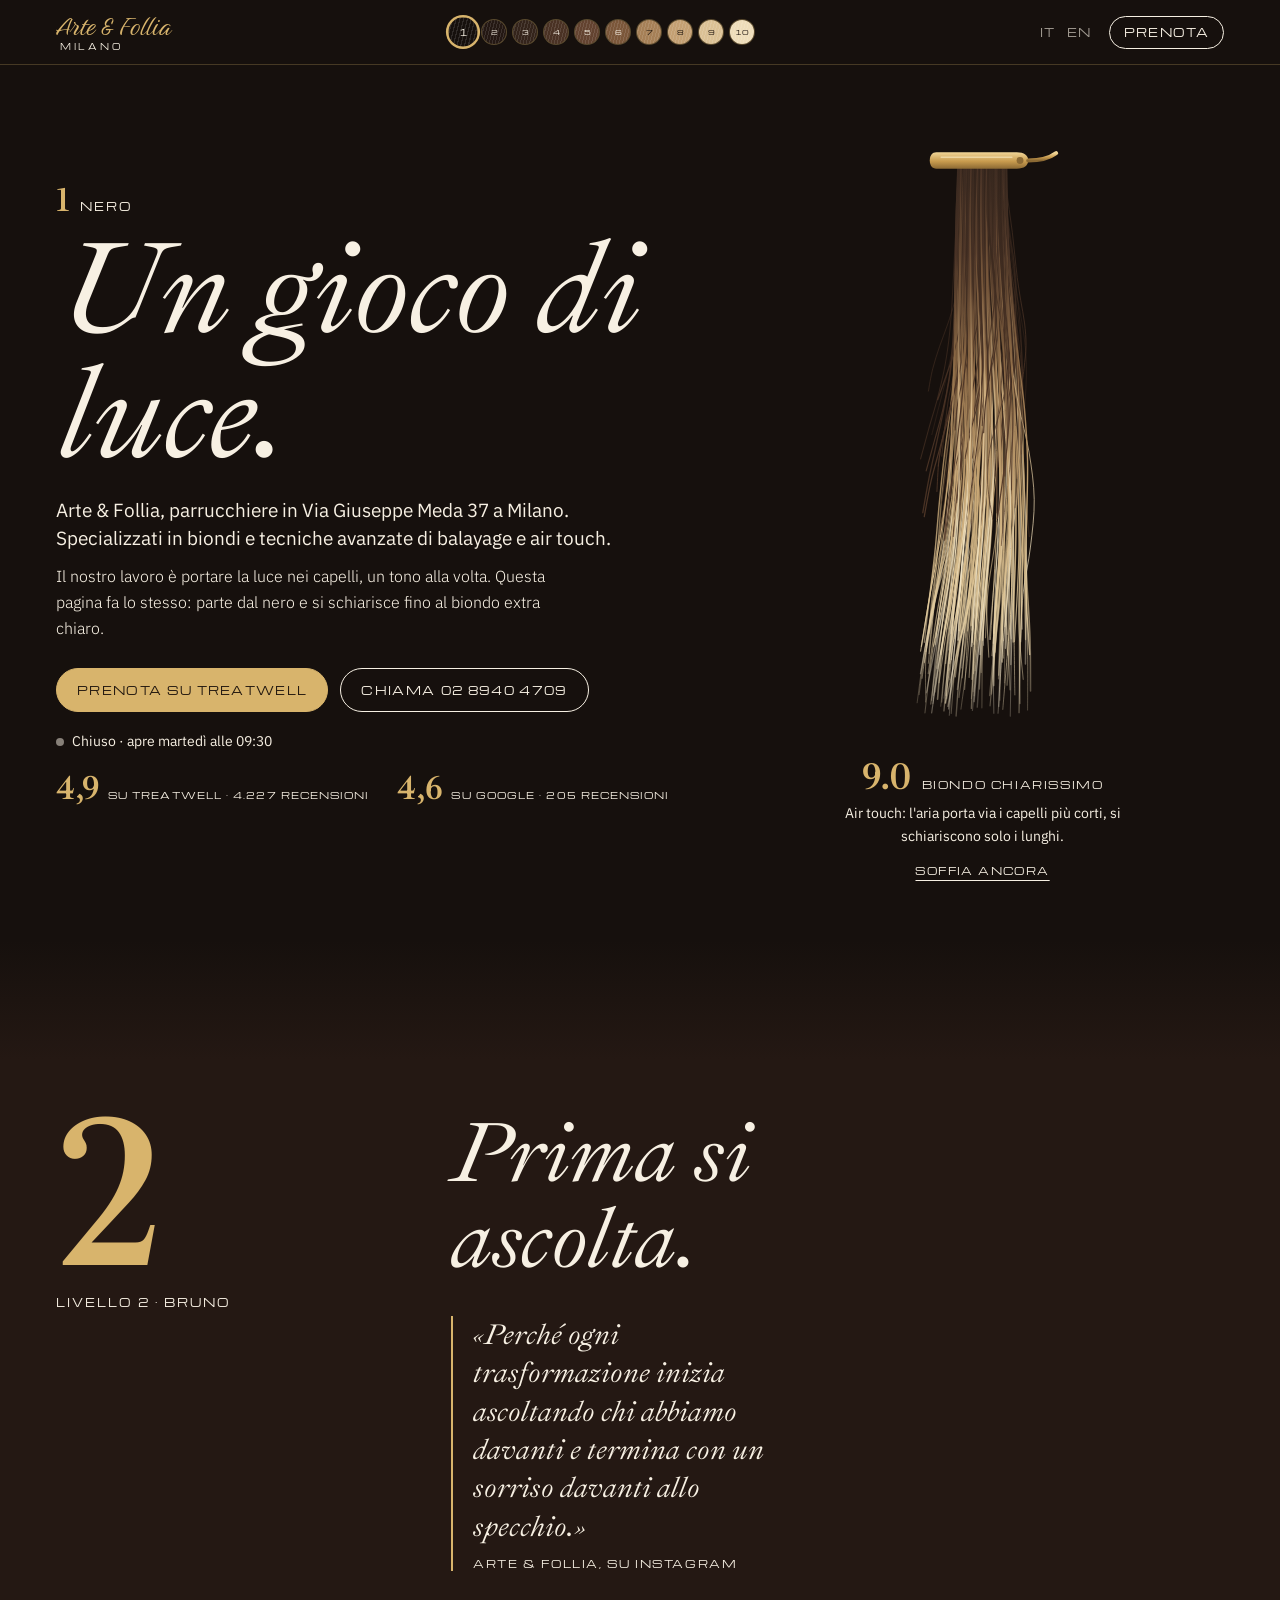
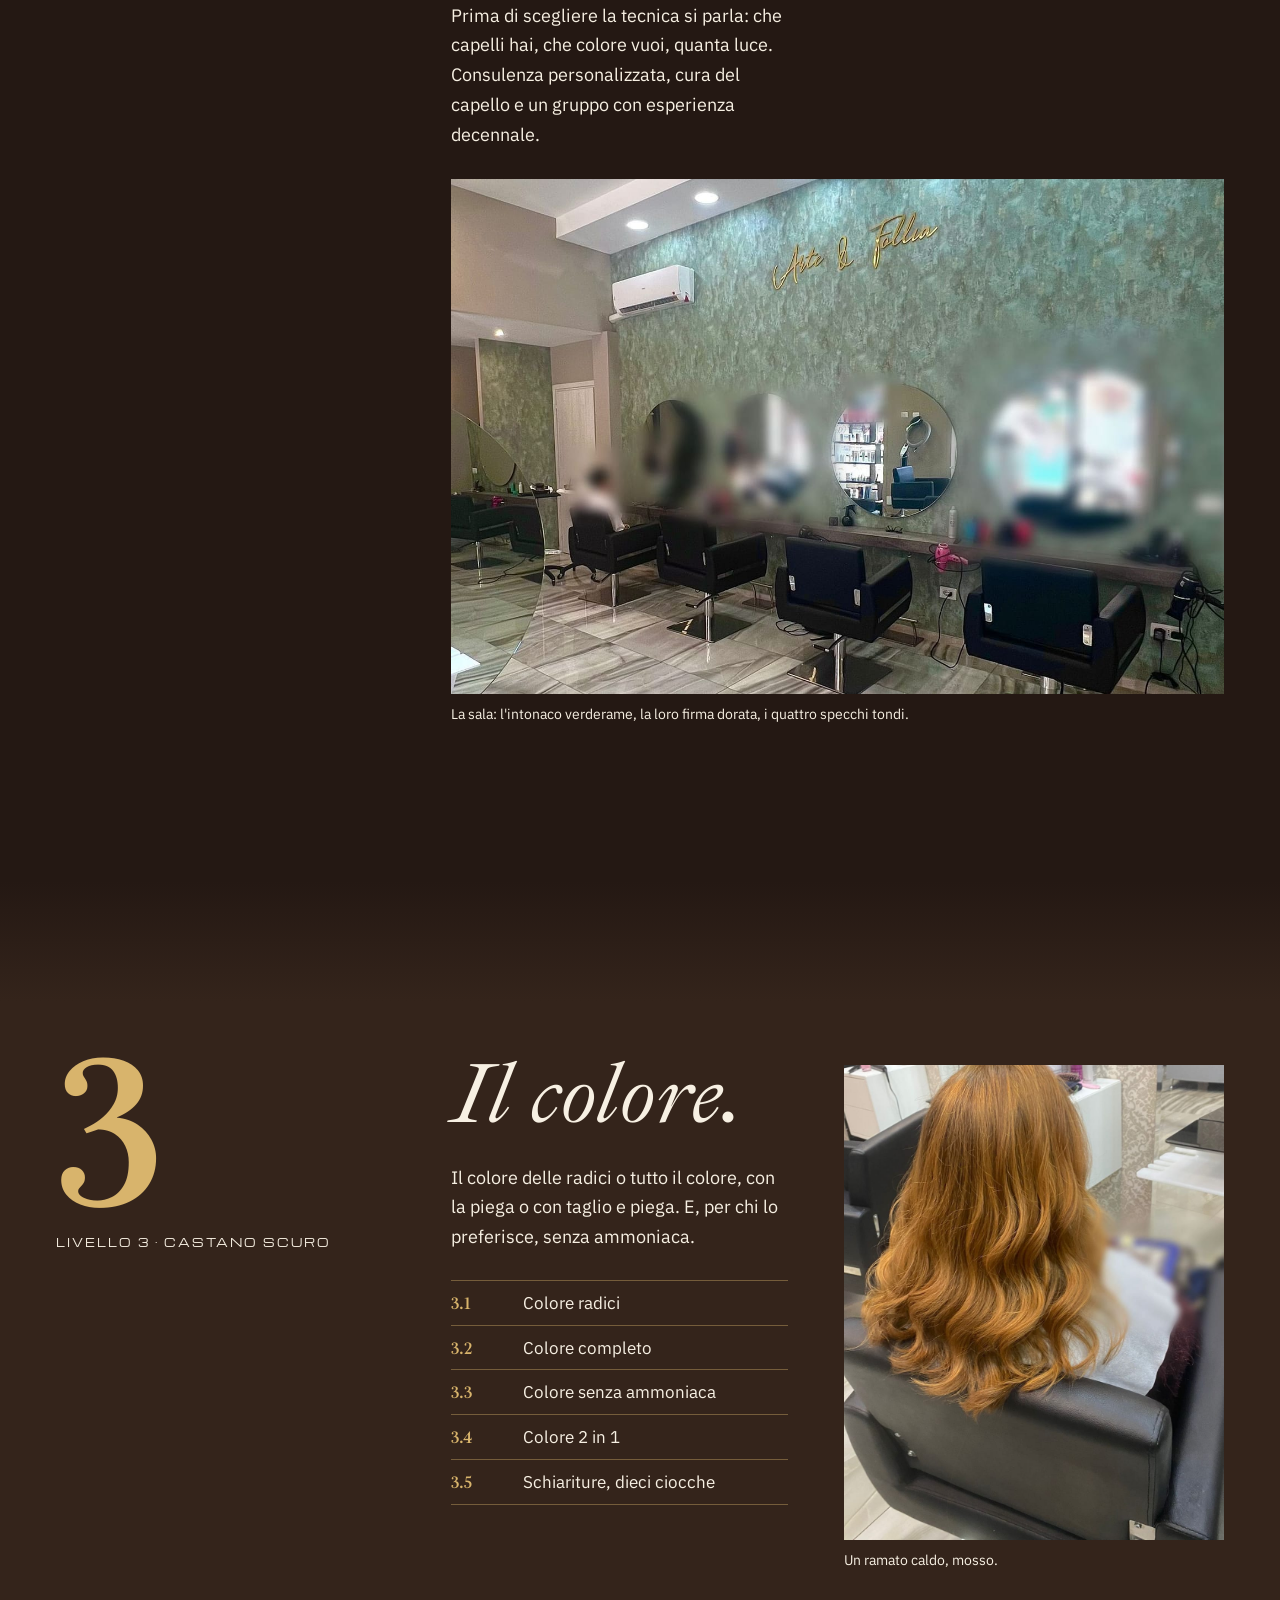
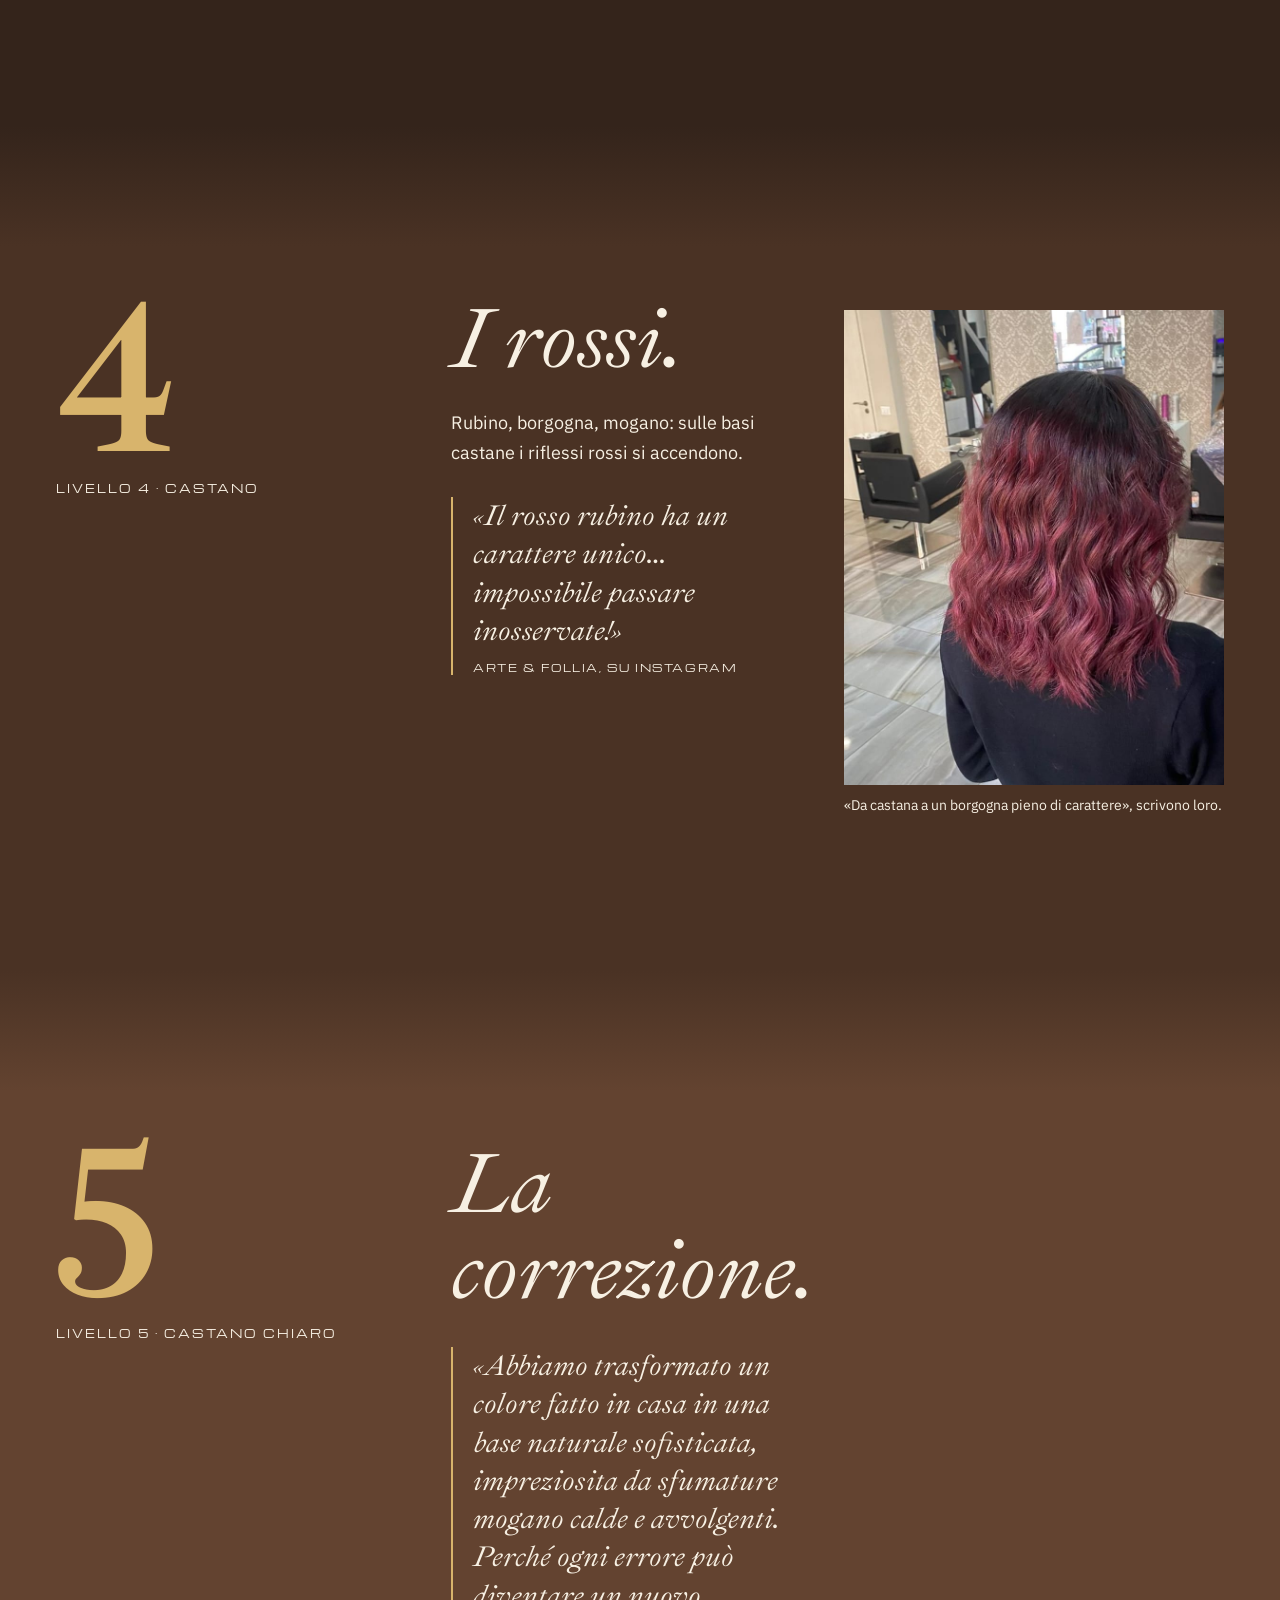
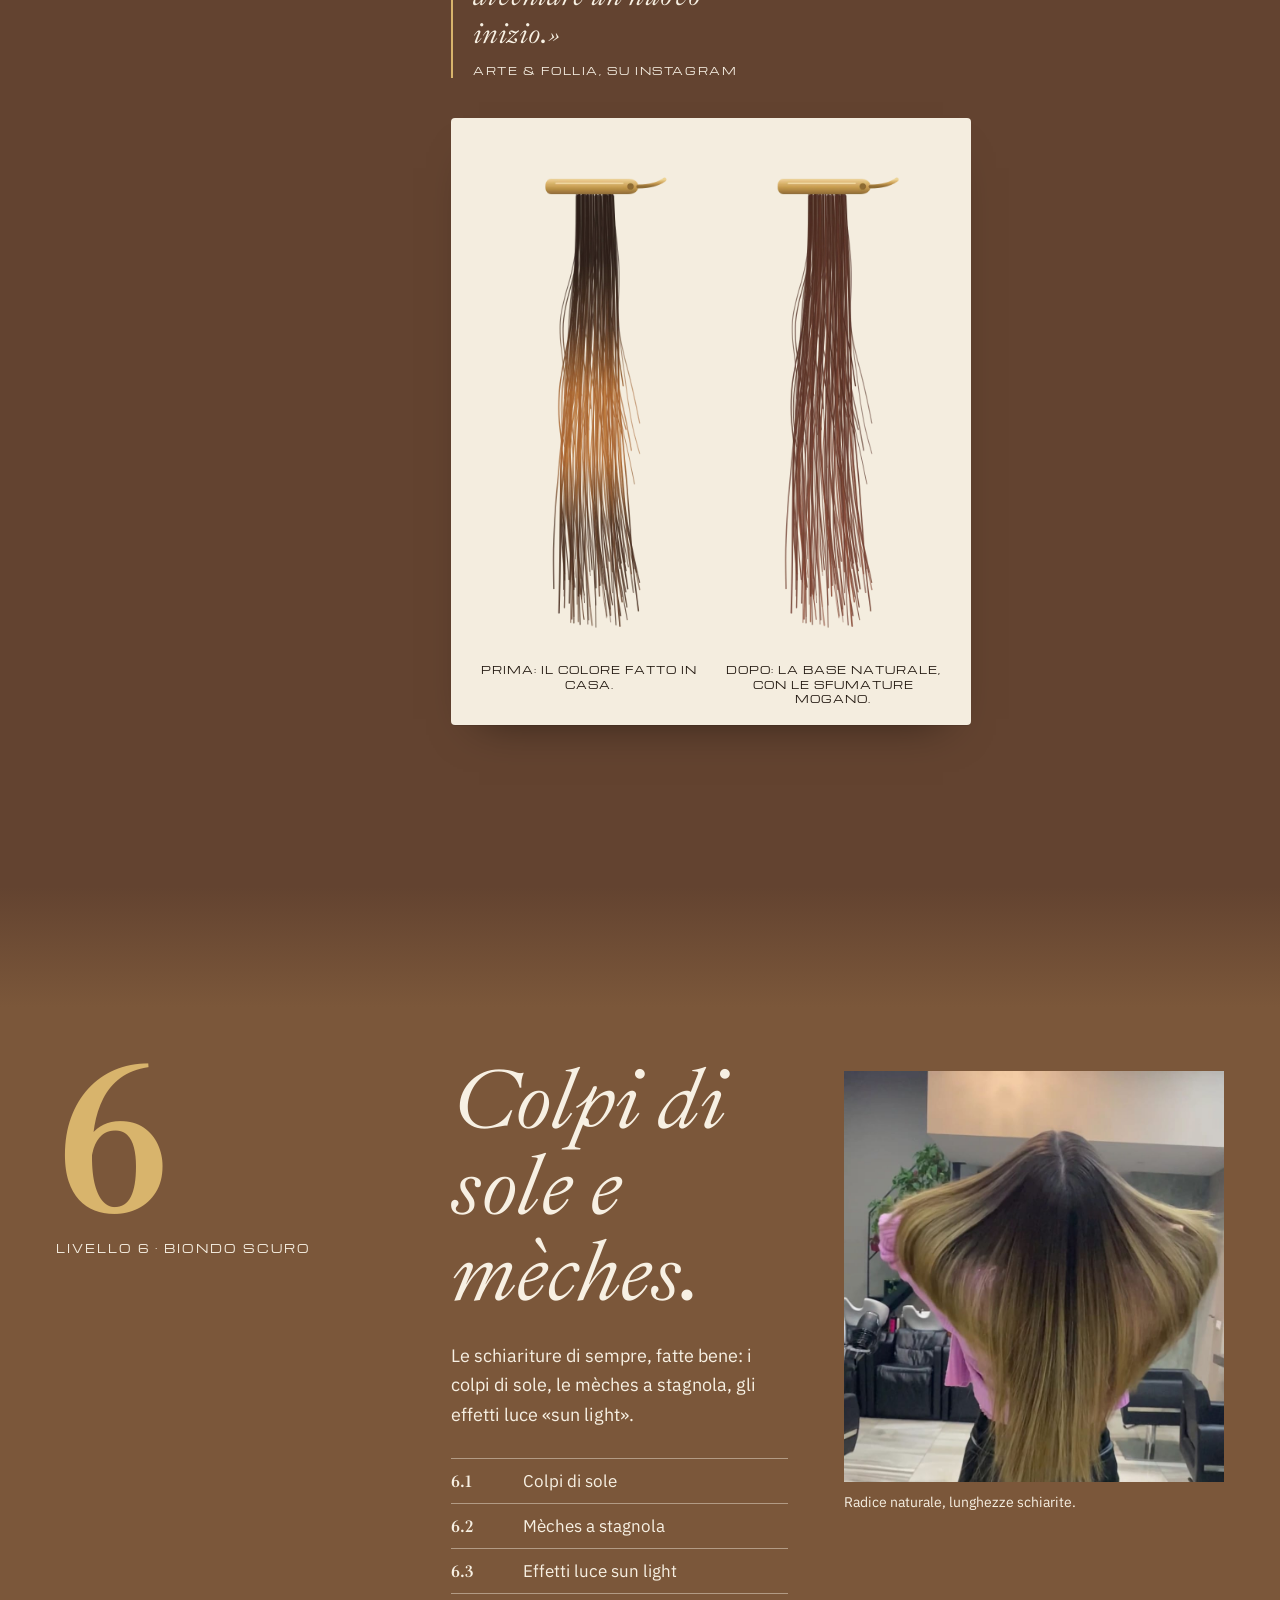
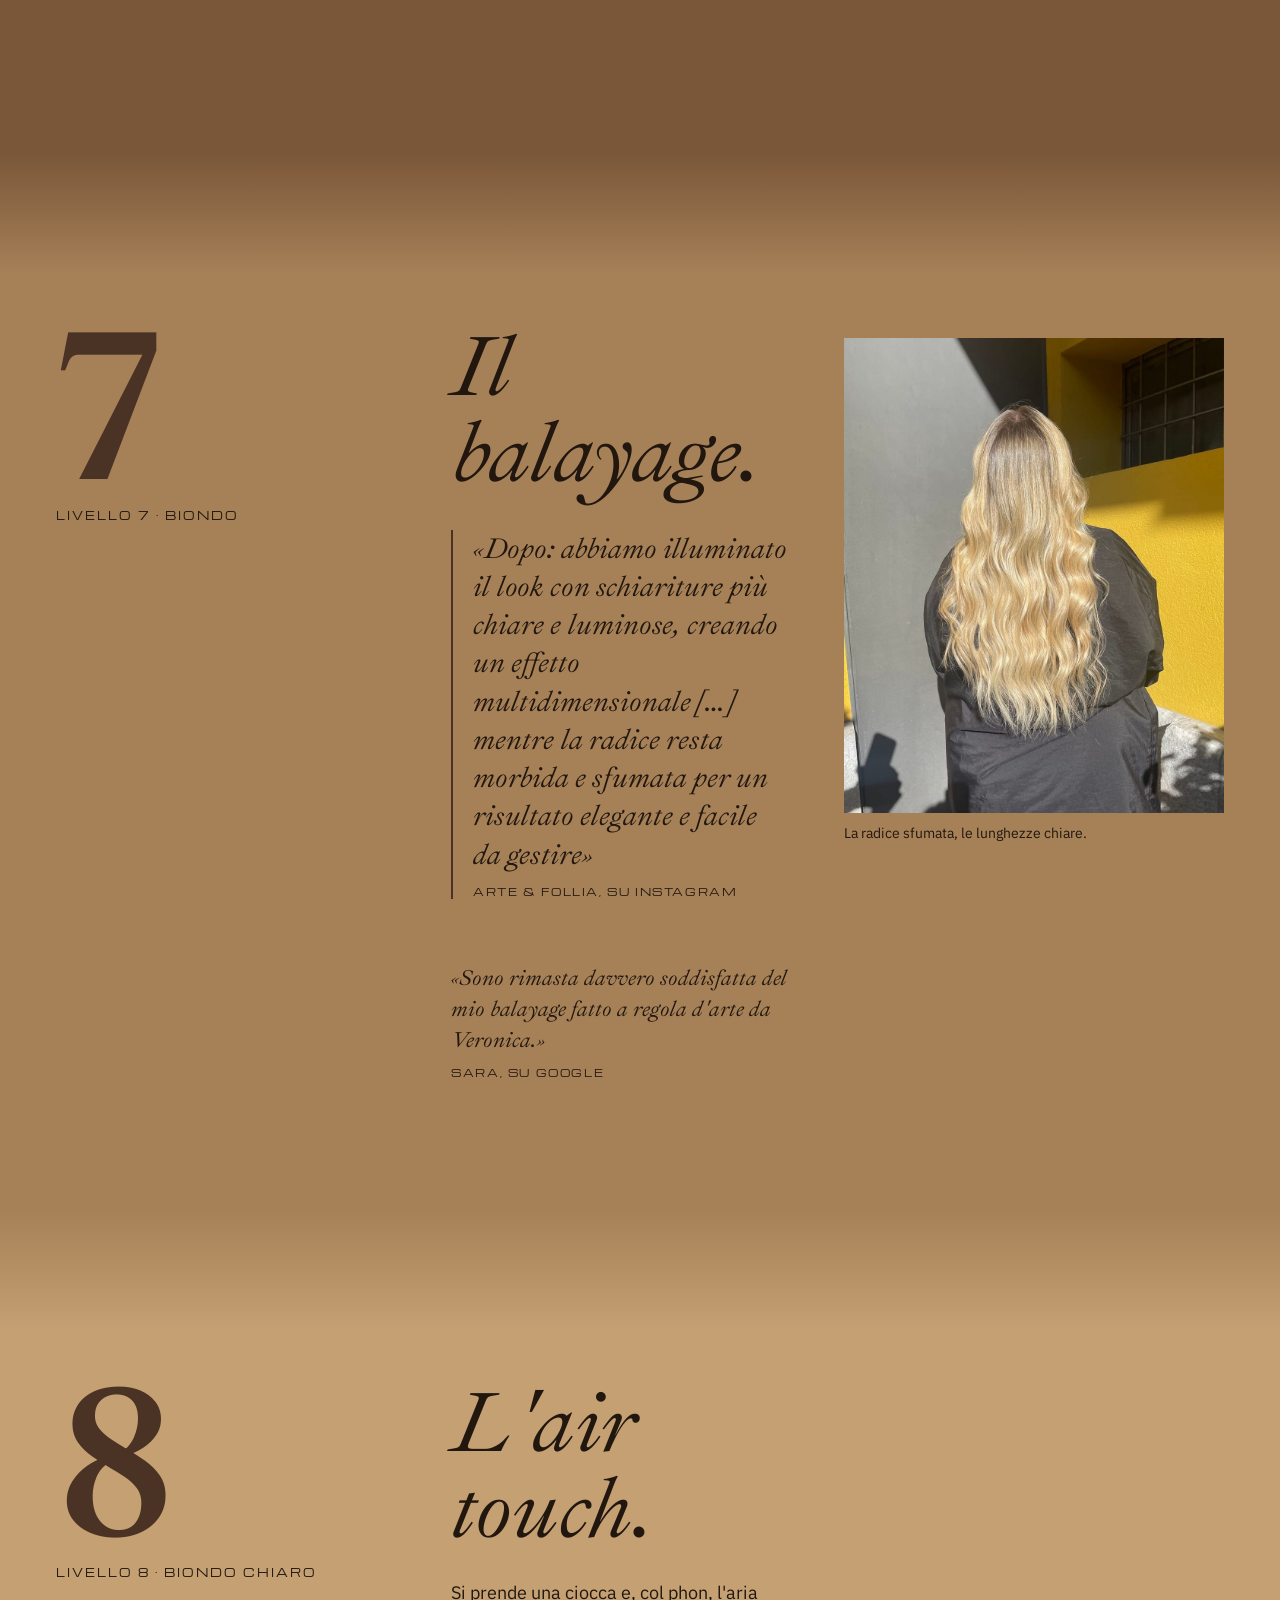
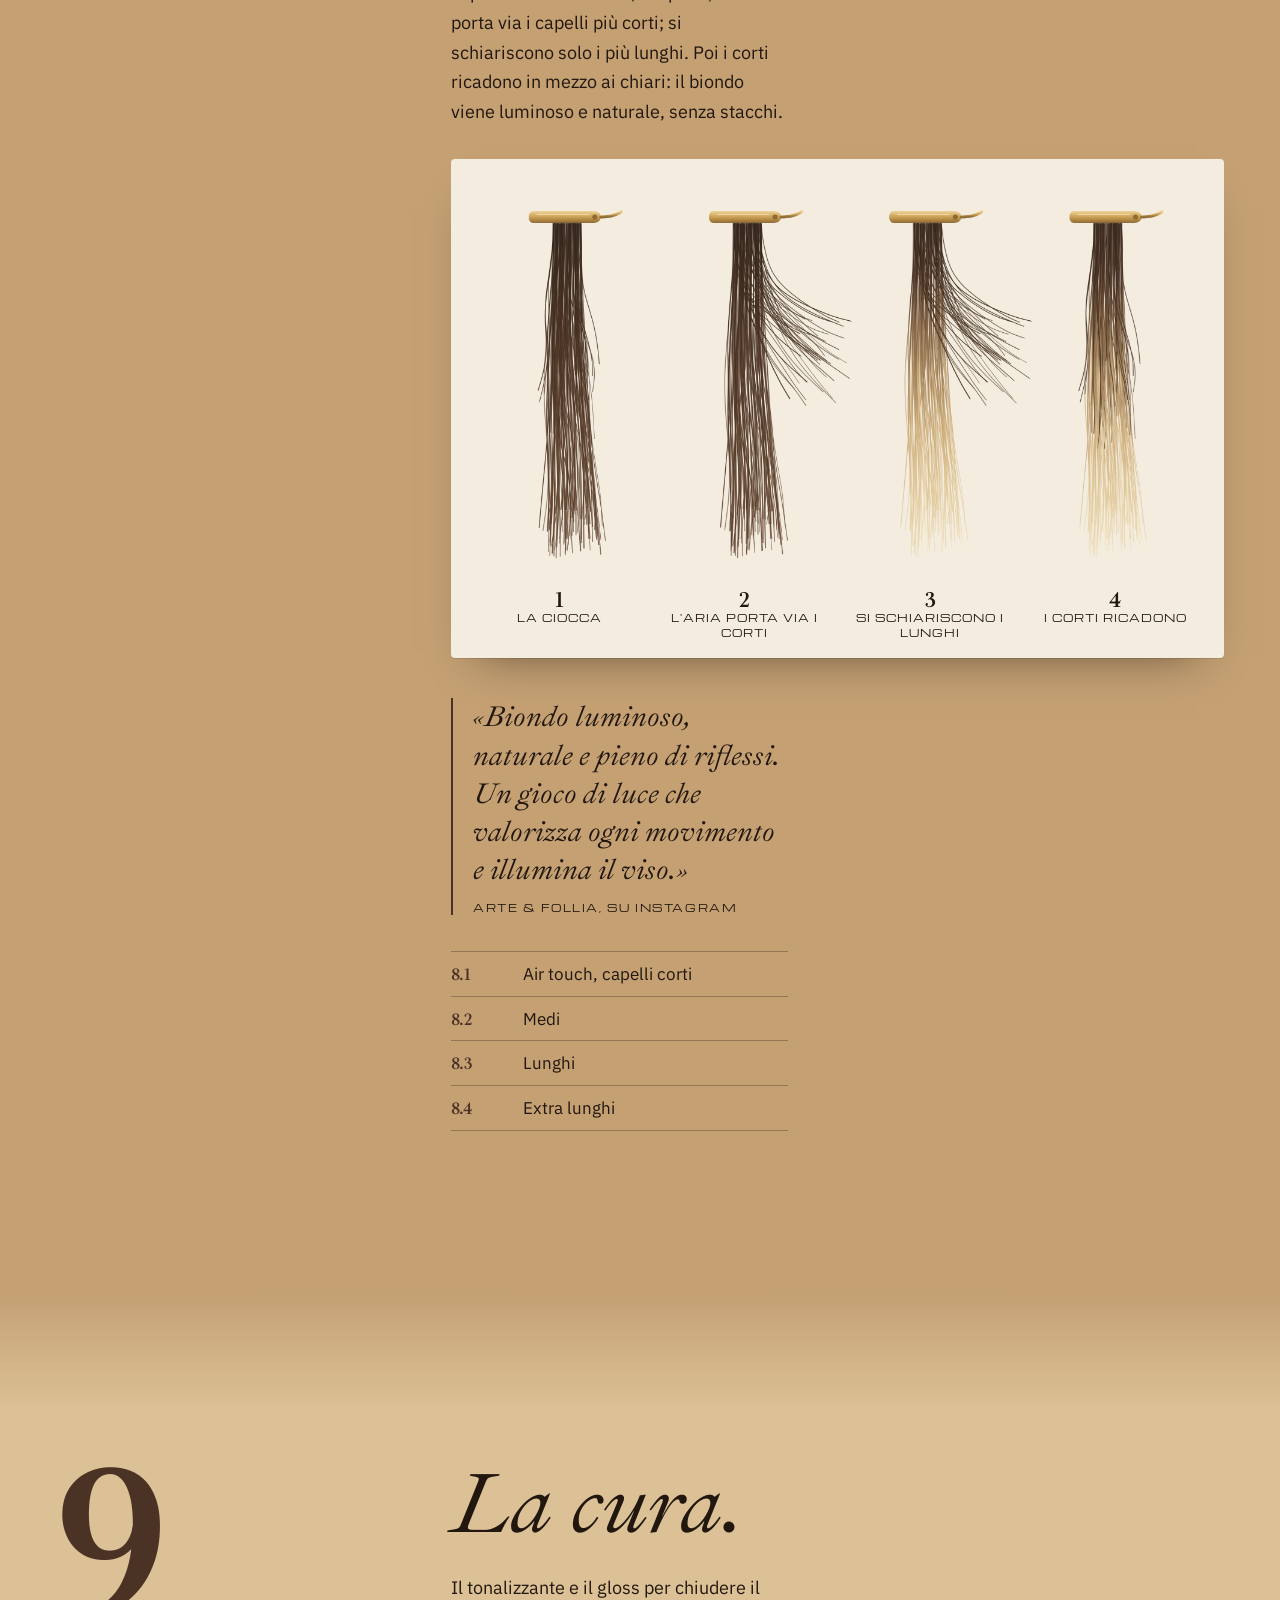
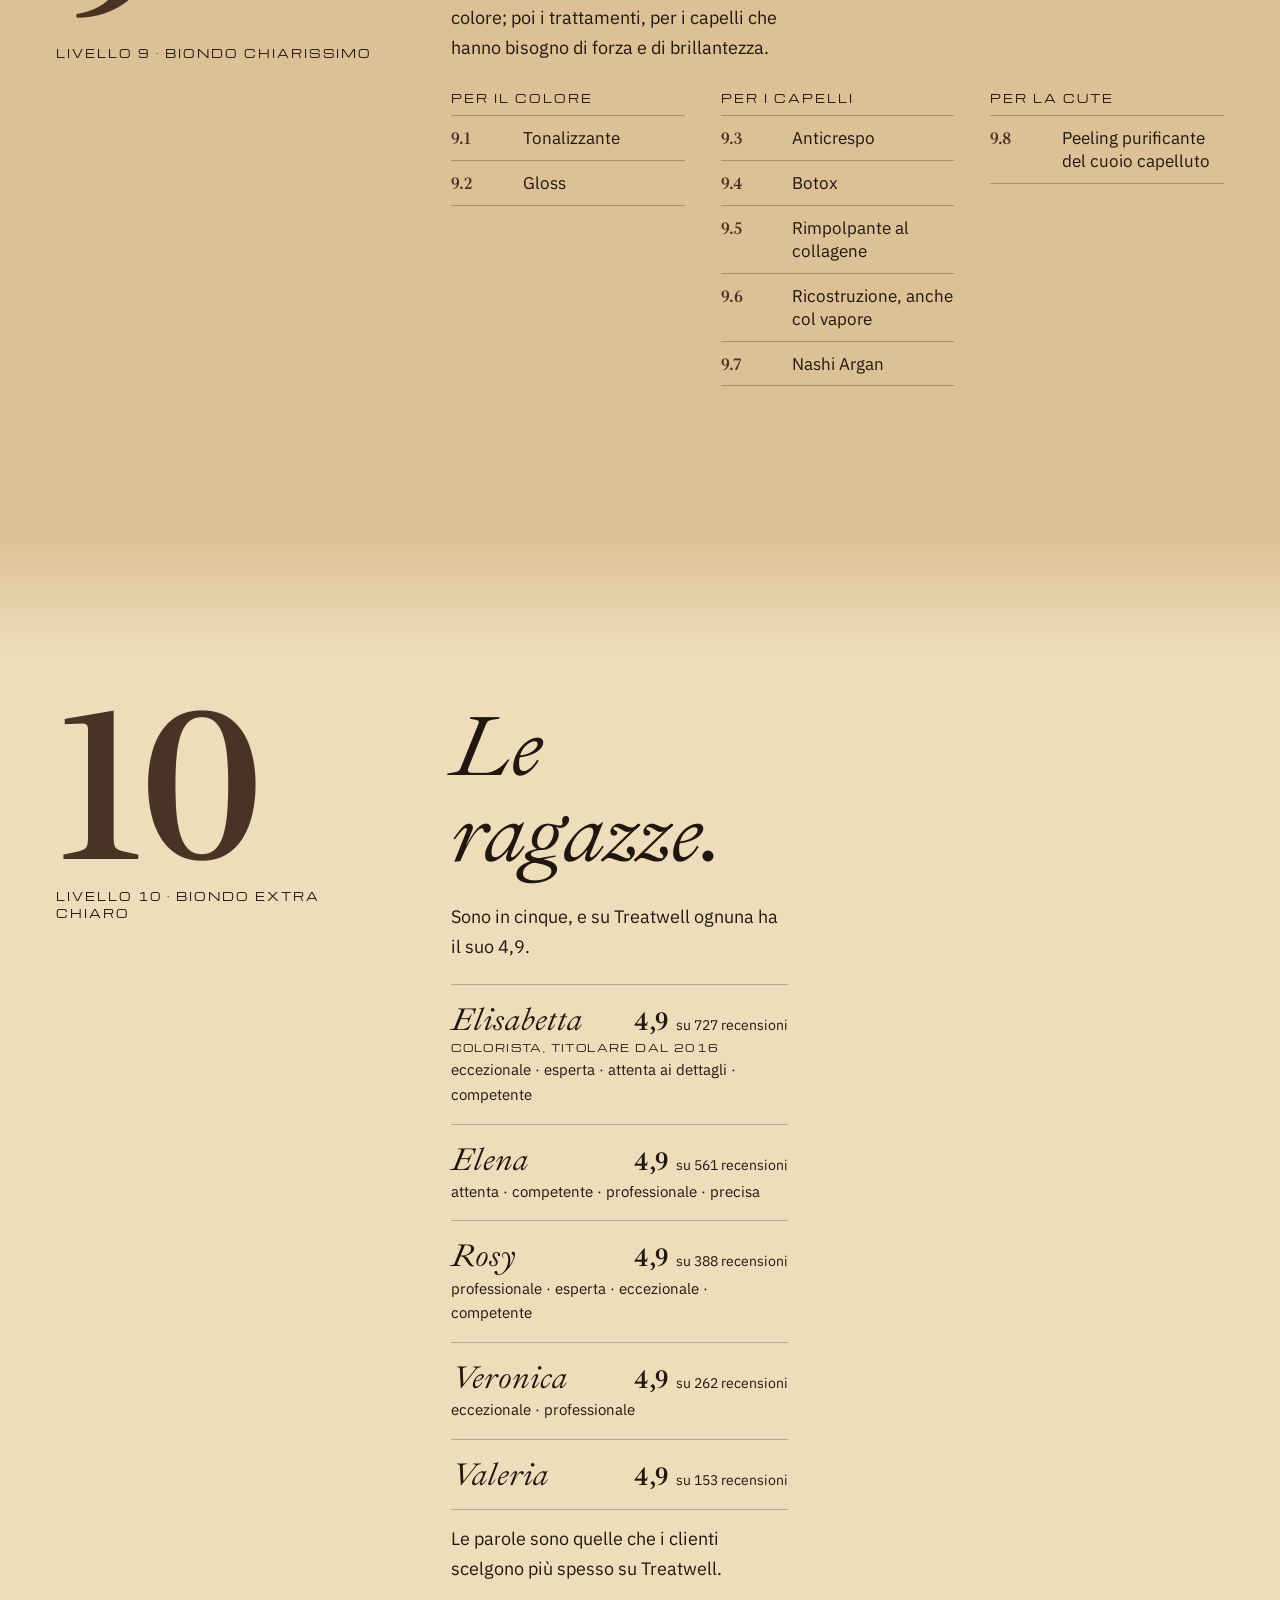
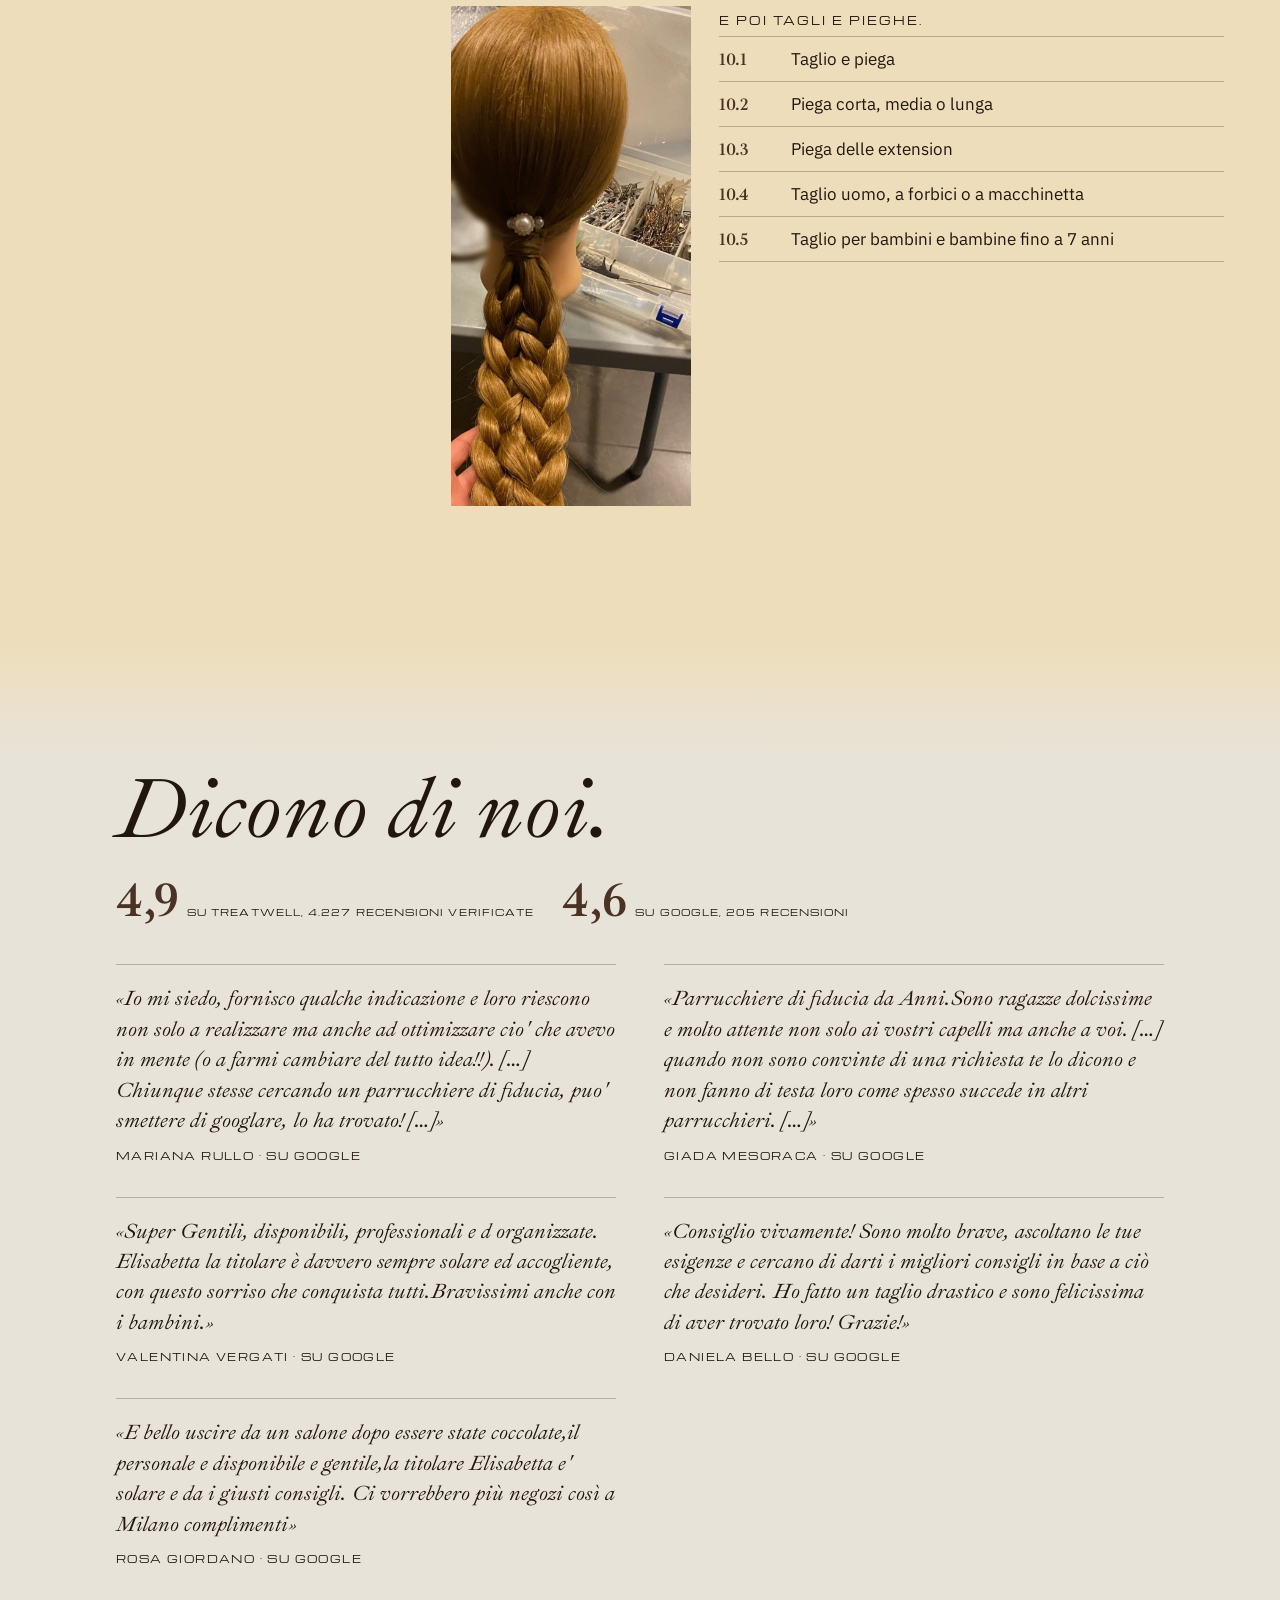
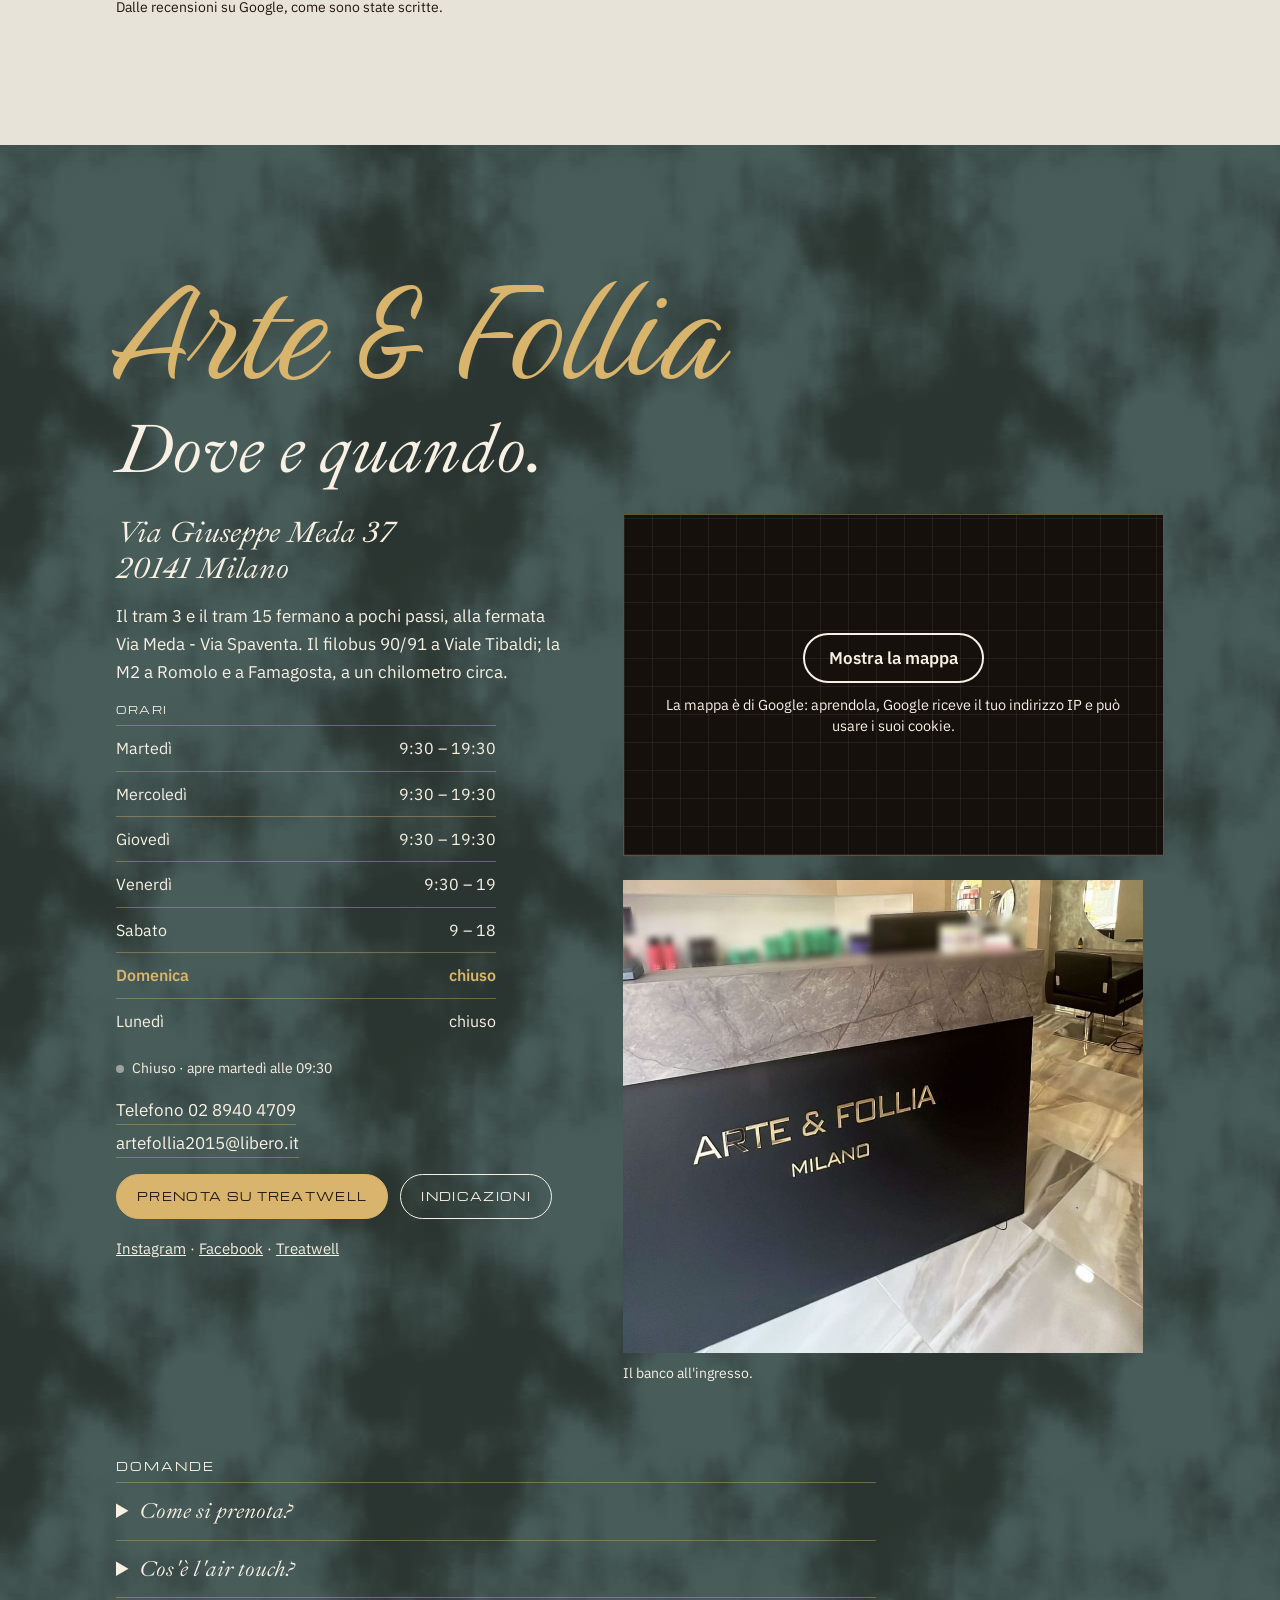
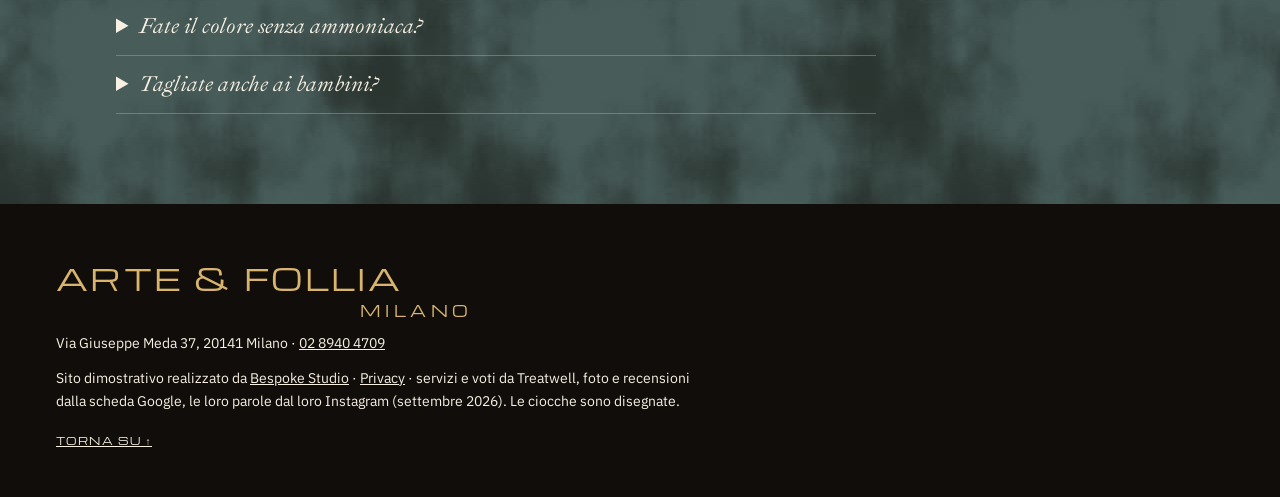
==== commit 0e3e3bbd: "Privacy e pulizia: caratteri sul sito, mappa al clic, informativa, noindex - caratteri copiati nel s" ====
--- a/index.html
+++ b/index.html
@@ -3,6 +3,7 @@
 <head>
 <meta charset="utf-8">
 <meta name="viewport" content="width=device-width, initial-scale=1">
+<meta name="robots" content="noindex">
 <script>(function(){var r=document.documentElement;r.classList.remove('no-js');
 /* la firma: finché main.js non parte, la ciocca è castana e l'aria è ferma; se il codice non arriva, dopo 2,5 s la pagina va allo stato finale */
 try{if(!matchMedia('(prefers-reduced-motion: reduce)').matches){r.classList.add('firma-attesa');window.__attesaCiocca=setTimeout(function(){r.classList.remove('firma-attesa')},2500)}}catch(e){}})()</script>
@@ -20,13 +21,11 @@
 <link rel="icon" href="img/favicon.svg" type="image/svg+xml">
 <link rel="icon" href="img/favicon-32.png" sizes="32x32" type="image/png">
 <link rel="apple-touch-icon" href="img/apple-touch-icon.png">
-<link rel="preconnect" href="https://fonts.googleapis.com">
-<link rel="preconnect" href="https://fonts.gstatic.com" crossorigin>
-<link href="https://fonts.googleapis.com/css2?family=Ibarra+Real+Nova:ital,wght@0,400;0,600;1,400;1,500&amp;family=Michroma&amp;family=Birthstone&amp;family=Anuphan:wght@300;400;500;600&amp;display=swap" rel="stylesheet">
+<link rel="stylesheet" href="fonts/fonts.css?v=1">
 <link rel="stylesheet" href="css/styles.css?v=1">
 <script src="https://cdn.jsdelivr.net/npm/gsap@3.12.5/dist/gsap.min.js" defer></script>
 <script src="https://cdn.jsdelivr.net/npm/gsap@3.12.5/dist/ScrollTrigger.min.js" defer></script>
-<script src="js/main.js?v=1" defer></script>
+<script src="js/main.js?v=2" defer></script>
 <script type="application/ld+json">
 {"@context":"https://schema.org","@type":"HairSalon","name":"Arte & Follia Milano","alternateName":["Arte e Follia Milano","Arte e follia milano"],"description":"Parrucchiere in Via Giuseppe Meda 37 a Milano, specializzato in biondi e tecniche avanzate di balayage e air touch: colore anche senza ammoniaca, colpi di sole e mèches, tonalizzante e gloss, trattamenti, tagli e pieghe.","slogan":"Un gioco di luce.","url":"https://rotenzark.github.io/arte-e-follia/","image":"https://rotenzark.github.io/arte-e-follia/img/og.jpg","telephone":"+39 02 8940 4709","email":"artefollia2015@libero.it","priceRange":"€€","address":{"@type":"PostalAddress","streetAddress":"Via Giuseppe Meda 37","postalCode":"20141","addressLocality":"Milano","addressRegion":"MI","addressCountry":"IT"},"geo":{"@type":"GeoCoordinates","latitude":45.4411629,"longitude":9.1788732},"openingHoursSpecification":[{"@type":"OpeningHoursSpecification","dayOfWeek":["Tuesday","Wednesday","Thursday"],"opens":"09:30","closes":"19:30"},{"@type":"OpeningHoursSpecification","dayOfWeek":"Friday","opens":"09:30","closes":"19:00"},{"@type":"OpeningHoursSpecification","dayOfWeek":"Saturday","opens":"09:00","closes":"18:00"}],"sameAs":["https://www.treatwell.it/salone/arte-e-follia-milano/","https://www.instagram.com/artefollia_milano/","https://www.facebook.com/puoccielisabetta"]}
 </script>
@@ -379,23 +378,23 @@
     </ul>
     <div class="recensioni__elenco">
       <blockquote class="recensione reveal">
-        <p>«Io mi siedo, fornisco qualche indicazione e loro riescono non solo a realizzare ma anche ad ottimizzare cio' che avevo in mente (o a farmi cambiare del tutto idea!!). <span class="taglio">[…]</span> Chiunque stesse cercando un parrucchiere di fiducia, puo' smettere di googlare, lo ha trovato! <span class="taglio">[…]</span>»</p>
+        <p lang="it">«Io mi siedo, fornisco qualche indicazione e loro riescono non solo a realizzare ma anche ad ottimizzare cio' che avevo in mente (o a farmi cambiare del tutto idea!!). <span class="taglio">[…]</span> Chiunque stesse cercando un parrucchiere di fiducia, puo' smettere di googlare, lo ha trovato! <span class="taglio">[…]</span>»</p>
         <footer>Mariana Rullo · <span data-i18n="r.google">su Google</span></footer>
       </blockquote>
       <blockquote class="recensione reveal">
-        <p>«Parrucchiere di fiducia da Anni.Sono ragazze dolcissime e molto attente non solo ai vostri capelli ma anche a voi. <span class="taglio">[…]</span> quando non sono convinte di una richiesta te lo dicono e non fanno di testa loro come spesso succede in altri parrucchieri. <span class="taglio">[…]</span>»</p>
+        <p lang="it">«Parrucchiere di fiducia da Anni.Sono ragazze dolcissime e molto attente non solo ai vostri capelli ma anche a voi. <span class="taglio">[…]</span> quando non sono convinte di una richiesta te lo dicono e non fanno di testa loro come spesso succede in altri parrucchieri. <span class="taglio">[…]</span>»</p>
         <footer>Giada Mesoraca · <span data-i18n="r.google">su Google</span></footer>
       </blockquote>
       <blockquote class="recensione reveal">
-        <p>«Super Gentili, disponibili, professionali e d organizzate. Elisabetta la titolare è davvero sempre solare ed accogliente, con questo sorriso che conquista tutti.Bravissimi anche con i bambini.»</p>
+        <p lang="it">«Super Gentili, disponibili, professionali e d organizzate. Elisabetta la titolare è davvero sempre solare ed accogliente, con questo sorriso che conquista tutti.Bravissimi anche con i bambini.»</p>
         <footer>Valentina Vergati · <span data-i18n="r.google">su Google</span></footer>
       </blockquote>
       <blockquote class="recensione reveal">
-        <p>«Consiglio vivamente! Sono molto brave, ascoltano le tue esigenze e cercano di darti i migliori consigli in base a ciò che desideri. Ho fatto un taglio drastico e sono felicissima di aver trovato loro! Grazie!»</p>
+        <p lang="it">«Consiglio vivamente! Sono molto brave, ascoltano le tue esigenze e cercano di darti i migliori consigli in base a ciò che desideri. Ho fatto un taglio drastico e sono felicissima di aver trovato loro! Grazie!»</p>
         <footer>Daniela Bello · <span data-i18n="r.google">su Google</span></footer>
       </blockquote>
       <blockquote class="recensione reveal">
-        <p>«E bello uscire da un salone dopo essere state coccolate,il personale e disponibile e gentile,la titolare Elisabetta e' solare e da i giusti consigli. Ci vorrebbero più negozi così a Milano complimenti»</p>
+        <p lang="it">«E bello uscire da un salone dopo essere state coccolate,il personale e disponibile e gentile,la titolare Elisabetta e' solare e da i giusti consigli. Ci vorrebbero più negozi così a Milano complimenti»</p>
         <footer>Rosa Giordano · <span data-i18n="r.google">su Google</span></footer>
       </blockquote>
     </div>
@@ -435,7 +434,7 @@
       </div>
       <div class="dove__vista reveal">
         <div class="mappa">
-          <iframe title="Mappa: Arte &amp; Follia, Via Giuseppe Meda 37, Milano" data-i18n-title="d.mappa" src="https://maps.google.com/maps?q=Arte%20e%20follia%20milano%2C%20Via%20Giuseppe%20Meda%2037%2C%20Milano&amp;z=16&amp;output=embed" width="600" height="340" loading="lazy" referrerpolicy="no-referrer-when-downgrade" allowfullscreen></iframe>
+          <div class="mappa-clic" data-mappa-clic style="--mappa-h: 340px"><template><iframe title="Mappa: Arte &amp; Follia, Via Giuseppe Meda 37, Milano" data-i18n-title="d.mappa" src="https://maps.google.com/maps?q=Arte%20e%20follia%20milano%2C%20Via%20Giuseppe%20Meda%2037%2C%20Milano&amp;z=16&amp;output=embed" width="600" height="340" loading="lazy" referrerpolicy="no-referrer-when-downgrade" allowfullscreen></iframe></template><div class="mappa-clic__velo"><a class="mappa-clic__btn" href="https://www.google.com/maps/dir/?api=1&amp;destination=Arte+e+follia+milano,+Via+Giuseppe+Meda+37,+Milano" target="_blank" rel="noopener">Mostra la mappa</a><p class="mappa-clic__nota">La mappa è di Google: aprendola, Google riceve il tuo indirizzo IP e può usare i suoi cookie.</p></div></div>
         </div>
         <figure class="foto foto--banco">
           <button class="foto__apri" type="button" data-full="img/banco.jpg" aria-label="Ingrandisci la foto" data-i18n-aria="m.ingrandisci"><img src="img/banco.jpg" width="1000" height="910" alt="Il banco all'ingresso: nero, con le lettere dorate ARTE &amp; FOLLIA MILANO, il piano di marmo grigio e dietro gli scaffali" data-i18n-alt="d.alt"></button>
@@ -457,7 +456,7 @@
 <footer class="piede">
   <p class="piede__marchio">ARTE &amp; FOLLIA <span>MILANO</span></p>
   <p class="piede__dove">Via Giuseppe Meda 37, 20141 Milano · <a href="tel:+390289404709">02 8940 4709</a></p>
-  <p class="piede__cred" data-i18n="z.cred">Sito dimostrativo realizzato da <a href="https://bespokestud.io" rel="noopener">Bespoke Studio</a> · servizi e voti da Treatwell, foto e recensioni dalla scheda Google, le loro parole dal loro Instagram (settembre 2026). Le ciocche sono disegnate.</p>
+  <p class="piede__cred" data-i18n="z.cred">Sito dimostrativo realizzato da <a href="https://bespokestud.io" rel="noopener">Bespoke Studio</a> · <a href="privacy.html">Privacy</a> · servizi e voti da Treatwell, foto e recensioni dalla scheda Google, le loro parole dal loro Instagram (settembre 2026). Le ciocche sono disegnate.</p>
   <p><a class="piede__su" href="#apertura" data-i18n="z.su">Torna su ↑</a></p>
 </footer>
 
@@ -466,5 +465,6 @@
   <img id="lightboxImg" src="" alt="">
 </div>
 
+<script src="js/mappa-clic.js?v=1" defer></script>
 </body>
 </html>
--- a/fonts/fonts.css
+++ b/fonts/fonts.css
@@ -0,0 +1,262 @@
+/* Caratteri ospitati sul sito: nessuna richiesta a Google Fonts o Fontshare (giro privacy 1/10/2026). Licenze in LICENSE.txt. */
+/* thai */
+@font-face {
+  font-family: 'Anuphan';
+  font-style: normal;
+  font-weight: 300;
+  font-display: swap;
+  src: url(anuphan-v6-2sDeZGxYgY7LkLT0mX4Dan29.woff2) format('woff2');
+  unicode-range: U+02D7, U+0303, U+0331, U+0E01-0E5B, U+200C-200D, U+25CC;
+}
+/* vietnamese */
+@font-face {
+  font-family: 'Anuphan';
+  font-style: normal;
+  font-weight: 300;
+  font-display: swap;
+  src: url(anuphan-v6-2sDeZGxYgY7LkLT0mWUDan29.woff2) format('woff2');
+  unicode-range: U+0102-0103, U+0110-0111, U+0128-0129, U+0168-0169, U+01A0-01A1, U+01AF-01B0, U+0300-0301, U+0303-0304, U+0308-0309, U+0323, U+0329, U+1EA0-1EF9, U+20AB;
+}
+/* latin-ext */
+@font-face {
+  font-family: 'Anuphan';
+  font-style: normal;
+  font-weight: 300;
+  font-display: swap;
+  src: url(anuphan-v6-2sDeZGxYgY7LkLT0mWQDan29.woff2) format('woff2');
+  unicode-range: U+0100-02BA, U+02BD-02C5, U+02C7-02CC, U+02CE-02D7, U+02DD-02FF, U+0304, U+0308, U+0329, U+1D00-1DBF, U+1E00-1E9F, U+1EF2-1EFF, U+2020, U+20A0-20AB, U+20AD-20C0, U+2113, U+2C60-2C7F, U+A720-A7FF;
+}
+/* latin */
+@font-face {
+  font-family: 'Anuphan';
+  font-style: normal;
+  font-weight: 300;
+  font-display: swap;
+  src: url(anuphan-v6-2sDeZGxYgY7LkLT0mWoDag.woff2) format('woff2');
+  unicode-range: U+0000-00FF, U+0131, U+0152-0153, U+02BB-02BC, U+02C6, U+02DA, U+02DC, U+0304, U+0308, U+0329, U+2000-206F, U+20AC, U+2122, U+2191, U+2193, U+2212, U+2215, U+FEFF, U+FFFD;
+}
+/* thai */
+@font-face {
+  font-family: 'Anuphan';
+  font-style: normal;
+  font-weight: 400;
+  font-display: swap;
+  src: url(anuphan-v6-2sDeZGxYgY7LkLT0mX4Dan29.woff2) format('woff2');
+  unicode-range: U+02D7, U+0303, U+0331, U+0E01-0E5B, U+200C-200D, U+25CC;
+}
+/* vietnamese */
+@font-face {
+  font-family: 'Anuphan';
+  font-style: normal;
+  font-weight: 400;
+  font-display: swap;
+  src: url(anuphan-v6-2sDeZGxYgY7LkLT0mWUDan29.woff2) format('woff2');
+  unicode-range: U+0102-0103, U+0110-0111, U+0128-0129, U+0168-0169, U+01A0-01A1, U+01AF-01B0, U+0300-0301, U+0303-0304, U+0308-0309, U+0323, U+0329, U+1EA0-1EF9, U+20AB;
+}
+/* latin-ext */
+@font-face {
+  font-family: 'Anuphan';
+  font-style: normal;
+  font-weight: 400;
+  font-display: swap;
+  src: url(anuphan-v6-2sDeZGxYgY7LkLT0mWQDan29.woff2) format('woff2');
+  unicode-range: U+0100-02BA, U+02BD-02C5, U+02C7-02CC, U+02CE-02D7, U+02DD-02FF, U+0304, U+0308, U+0329, U+1D00-1DBF, U+1E00-1E9F, U+1EF2-1EFF, U+2020, U+20A0-20AB, U+20AD-20C0, U+2113, U+2C60-2C7F, U+A720-A7FF;
+}
+/* latin */
+@font-face {
+  font-family: 'Anuphan';
+  font-style: normal;
+  font-weight: 400;
+  font-display: swap;
+  src: url(anuphan-v6-2sDeZGxYgY7LkLT0mWoDag.woff2) format('woff2');
+  unicode-range: U+0000-00FF, U+0131, U+0152-0153, U+02BB-02BC, U+02C6, U+02DA, U+02DC, U+0304, U+0308, U+0329, U+2000-206F, U+20AC, U+2122, U+2191, U+2193, U+2212, U+2215, U+FEFF, U+FFFD;
+}
+/* thai */
+@font-face {
+  font-family: 'Anuphan';
+  font-style: normal;
+  font-weight: 500;
+  font-display: swap;
+  src: url(anuphan-v6-2sDeZGxYgY7LkLT0mX4Dan29.woff2) format('woff2');
+  unicode-range: U+02D7, U+0303, U+0331, U+0E01-0E5B, U+200C-200D, U+25CC;
+}
+/* vietnamese */
+@font-face {
+  font-family: 'Anuphan';
+  font-style: normal;
+  font-weight: 500;
+  font-display: swap;
+  src: url(anuphan-v6-2sDeZGxYgY7LkLT0mWUDan29.woff2) format('woff2');
+  unicode-range: U+0102-0103, U+0110-0111, U+0128-0129, U+0168-0169, U+01A0-01A1, U+01AF-01B0, U+0300-0301, U+0303-0304, U+0308-0309, U+0323, U+0329, U+1EA0-1EF9, U+20AB;
+}
+/* latin-ext */
+@font-face {
+  font-family: 'Anuphan';
+  font-style: normal;
+  font-weight: 500;
+  font-display: swap;
+  src: url(anuphan-v6-2sDeZGxYgY7LkLT0mWQDan29.woff2) format('woff2');
+  unicode-range: U+0100-02BA, U+02BD-02C5, U+02C7-02CC, U+02CE-02D7, U+02DD-02FF, U+0304, U+0308, U+0329, U+1D00-1DBF, U+1E00-1E9F, U+1EF2-1EFF, U+2020, U+20A0-20AB, U+20AD-20C0, U+2113, U+2C60-2C7F, U+A720-A7FF;
+}
+/* latin */
+@font-face {
+  font-family: 'Anuphan';
+  font-style: normal;
+  font-weight: 500;
+  font-display: swap;
+  src: url(anuphan-v6-2sDeZGxYgY7LkLT0mWoDag.woff2) format('woff2');
+  unicode-range: U+0000-00FF, U+0131, U+0152-0153, U+02BB-02BC, U+02C6, U+02DA, U+02DC, U+0304, U+0308, U+0329, U+2000-206F, U+20AC, U+2122, U+2191, U+2193, U+2212, U+2215, U+FEFF, U+FFFD;
+}
+/* thai */
+@font-face {
+  font-family: 'Anuphan';
+  font-style: normal;
+  font-weight: 600;
+  font-display: swap;
+  src: url(anuphan-v6-2sDeZGxYgY7LkLT0mX4Dan29.woff2) format('woff2');
+  unicode-range: U+02D7, U+0303, U+0331, U+0E01-0E5B, U+200C-200D, U+25CC;
+}
+/* vietnamese */
+@font-face {
+  font-family: 'Anuphan';
+  font-style: normal;
+  font-weight: 600;
+  font-display: swap;
+  src: url(anuphan-v6-2sDeZGxYgY7LkLT0mWUDan29.woff2) format('woff2');
+  unicode-range: U+0102-0103, U+0110-0111, U+0128-0129, U+0168-0169, U+01A0-01A1, U+01AF-01B0, U+0300-0301, U+0303-0304, U+0308-0309, U+0323, U+0329, U+1EA0-1EF9, U+20AB;
+}
+/* latin-ext */
+@font-face {
+  font-family: 'Anuphan';
+  font-style: normal;
+  font-weight: 600;
+  font-display: swap;
+  src: url(anuphan-v6-2sDeZGxYgY7LkLT0mWQDan29.woff2) format('woff2');
+  unicode-range: U+0100-02BA, U+02BD-02C5, U+02C7-02CC, U+02CE-02D7, U+02DD-02FF, U+0304, U+0308, U+0329, U+1D00-1DBF, U+1E00-1E9F, U+1EF2-1EFF, U+2020, U+20A0-20AB, U+20AD-20C0, U+2113, U+2C60-2C7F, U+A720-A7FF;
+}
+/* latin */
+@font-face {
+  font-family: 'Anuphan';
+  font-style: normal;
+  font-weight: 600;
+  font-display: swap;
+  src: url(anuphan-v6-2sDeZGxYgY7LkLT0mWoDag.woff2) format('woff2');
+  unicode-range: U+0000-00FF, U+0131, U+0152-0153, U+02BB-02BC, U+02C6, U+02DA, U+02DC, U+0304, U+0308, U+0329, U+2000-206F, U+20AC, U+2122, U+2191, U+2193, U+2212, U+2215, U+FEFF, U+FFFD;
+}
+/* vietnamese */
+@font-face {
+  font-family: 'Birthstone';
+  font-style: normal;
+  font-weight: 400;
+  font-display: swap;
+  src: url(birthstone-v16-8AtsGs2xO4yLRhy87sv_LLHzjCfZ.woff2) format('woff2');
+  unicode-range: U+0102-0103, U+0110-0111, U+0128-0129, U+0168-0169, U+01A0-01A1, U+01AF-01B0, U+0300-0301, U+0303-0304, U+0308-0309, U+0323, U+0329, U+1EA0-1EF9, U+20AB;
+}
+/* latin-ext */
+@font-face {
+  font-family: 'Birthstone';
+  font-style: normal;
+  font-weight: 400;
+  font-display: swap;
+  src: url(birthstone-v16-8AtsGs2xO4yLRhy87sv_LLDzjCfZ.woff2) format('woff2');
+  unicode-range: U+0100-02BA, U+02BD-02C5, U+02C7-02CC, U+02CE-02D7, U+02DD-02FF, U+0304, U+0308, U+0329, U+1D00-1DBF, U+1E00-1E9F, U+1EF2-1EFF, U+2020, U+20A0-20AB, U+20AD-20C0, U+2113, U+2C60-2C7F, U+A720-A7FF;
+}
+/* latin */
+@font-face {
+  font-family: 'Birthstone';
+  font-style: normal;
+  font-weight: 400;
+  font-display: swap;
+  src: url(birthstone-v16-8AtsGs2xO4yLRhy87sv_LL7zjA.woff2) format('woff2');
+  unicode-range: U+0000-00FF, U+0131, U+0152-0153, U+02BB-02BC, U+02C6, U+02DA, U+02DC, U+0304, U+0308, U+0329, U+2000-206F, U+20AC, U+2122, U+2191, U+2193, U+2212, U+2215, U+FEFF, U+FFFD;
+}
+/* latin-ext */
+@font-face {
+  font-family: 'Ibarra Real Nova';
+  font-style: italic;
+  font-weight: 400;
+  font-display: swap;
+  src: url(ibarrarealnova-v30-sZlZdQiA-DBIDCcaWtQzL4BZHoiDkH5oHfRqDuE.woff2) format('woff2');
+  unicode-range: U+0100-02BA, U+02BD-02C5, U+02C7-02CC, U+02CE-02D7, U+02DD-02FF, U+0304, U+0308, U+0329, U+1D00-1DBF, U+1E00-1E9F, U+1EF2-1EFF, U+2020, U+20A0-20AB, U+20AD-20C0, U+2113, U+2C60-2C7F, U+A720-A7FF;
+}
+/* latin */
+@font-face {
+  font-family: 'Ibarra Real Nova';
+  font-style: italic;
+  font-weight: 400;
+  font-display: swap;
+  src: url(ibarrarealnova-v30-sZlZdQiA-DBIDCcaWtQzL4BZHoiDkH5oE_Rq.woff2) format('woff2');
+  unicode-range: U+0000-00FF, U+0131, U+0152-0153, U+02BB-02BC, U+02C6, U+02DA, U+02DC, U+0304, U+0308, U+0329, U+2000-206F, U+20AC, U+2122, U+2191, U+2193, U+2212, U+2215, U+FEFF, U+FFFD;
+}
+/* latin-ext */
+@font-face {
+  font-family: 'Ibarra Real Nova';
+  font-style: italic;
+  font-weight: 500;
+  font-display: swap;
+  src: url(ibarrarealnova-v30-sZlZdQiA-DBIDCcaWtQzL4BZHoiDkH5oHfRqDuE.woff2) format('woff2');
+  unicode-range: U+0100-02BA, U+02BD-02C5, U+02C7-02CC, U+02CE-02D7, U+02DD-02FF, U+0304, U+0308, U+0329, U+1D00-1DBF, U+1E00-1E9F, U+1EF2-1EFF, U+2020, U+20A0-20AB, U+20AD-20C0, U+2113, U+2C60-2C7F, U+A720-A7FF;
+}
+/* latin */
+@font-face {
+  font-family: 'Ibarra Real Nova';
+  font-style: italic;
+  font-weight: 500;
+  font-display: swap;
+  src: url(ibarrarealnova-v30-sZlZdQiA-DBIDCcaWtQzL4BZHoiDkH5oE_Rq.woff2) format('woff2');
+  unicode-range: U+0000-00FF, U+0131, U+0152-0153, U+02BB-02BC, U+02C6, U+02DA, U+02DC, U+0304, U+0308, U+0329, U+2000-206F, U+20AC, U+2122, U+2191, U+2193, U+2212, U+2215, U+FEFF, U+FFFD;
+}
+/* latin-ext */
+@font-face {
+  font-family: 'Ibarra Real Nova';
+  font-style: normal;
+  font-weight: 400;
+  font-display: swap;
+  src: url(ibarrarealnova-v30-sZlfdQiA-DBIDCcaWtQzL4BZHoiDkHVYEexu.woff2) format('woff2');
+  unicode-range: U+0100-02BA, U+02BD-02C5, U+02C7-02CC, U+02CE-02D7, U+02DD-02FF, U+0304, U+0308, U+0329, U+1D00-1DBF, U+1E00-1E9F, U+1EF2-1EFF, U+2020, U+20A0-20AB, U+20AD-20C0, U+2113, U+2C60-2C7F, U+A720-A7FF;
+}
+/* latin */
+@font-face {
+  font-family: 'Ibarra Real Nova';
+  font-style: normal;
+  font-weight: 400;
+  font-display: swap;
+  src: url(ibarrarealnova-v30-sZlfdQiA-DBIDCcaWtQzL4BZHoiDkHtYEQ.woff2) format('woff2');
+  unicode-range: U+0000-00FF, U+0131, U+0152-0153, U+02BB-02BC, U+02C6, U+02DA, U+02DC, U+0304, U+0308, U+0329, U+2000-206F, U+20AC, U+2122, U+2191, U+2193, U+2212, U+2215, U+FEFF, U+FFFD;
+}
+/* latin-ext */
+@font-face {
+  font-family: 'Ibarra Real Nova';
+  font-style: normal;
+  font-weight: 600;
+  font-display: swap;
+  src: url(ibarrarealnova-v30-sZlfdQiA-DBIDCcaWtQzL4BZHoiDkHVYEexu.woff2) format('woff2');
+  unicode-range: U+0100-02BA, U+02BD-02C5, U+02C7-02CC, U+02CE-02D7, U+02DD-02FF, U+0304, U+0308, U+0329, U+1D00-1DBF, U+1E00-1E9F, U+1EF2-1EFF, U+2020, U+20A0-20AB, U+20AD-20C0, U+2113, U+2C60-2C7F, U+A720-A7FF;
+}
+/* latin */
+@font-face {
+  font-family: 'Ibarra Real Nova';
+  font-style: normal;
+  font-weight: 600;
+  font-display: swap;
+  src: url(ibarrarealnova-v30-sZlfdQiA-DBIDCcaWtQzL4BZHoiDkHtYEQ.woff2) format('woff2');
+  unicode-range: U+0000-00FF, U+0131, U+0152-0153, U+02BB-02BC, U+02C6, U+02DA, U+02DC, U+0304, U+0308, U+0329, U+2000-206F, U+20AC, U+2122, U+2191, U+2193, U+2212, U+2215, U+FEFF, U+FFFD;
+}
+/* latin-ext */
+@font-face {
+  font-family: 'Michroma';
+  font-style: normal;
+  font-weight: 400;
+  font-display: swap;
+  src: url(michroma-v21-PN_zRfy9qWD8fEagAPgzpTnr_w.woff2) format('woff2');
+  unicode-range: U+0100-02BA, U+02BD-02C5, U+02C7-02CC, U+02CE-02D7, U+02DD-02FF, U+0304, U+0308, U+0329, U+1D00-1DBF, U+1E00-1E9F, U+1EF2-1EFF, U+2020, U+20A0-20AB, U+20AD-20C0, U+2113, U+2C60-2C7F, U+A720-A7FF;
+}
+/* latin */
+@font-face {
+  font-family: 'Michroma';
+  font-style: normal;
+  font-weight: 400;
+  font-display: swap;
+  src: url(michroma-v21-PN_zRfy9qWD8fEagAPg9pTk.woff2) format('woff2');
+  unicode-range: U+0000-00FF, U+0131, U+0152-0153, U+02BB-02BC, U+02C6, U+02DA, U+02DC, U+0304, U+0308, U+0329, U+2000-206F, U+20AC, U+2122, U+2191, U+2193, U+2212, U+2215, U+FEFF, U+FFFD;
+}
--- a/css/styles.css
+++ b/css/styles.css
@@ -314,3 +314,12 @@
   .testata, #lightbox, .indice-mobile { display: none !important; }
   .js .reveal { opacity: 1 !important; }
 }
+
+/*MAPPACLIC*/
+/* la mappa Google si carica solo al clic (giro privacy 1/10/2026) */
+.mappa-clic { display: flex; align-items: center; justify-content: center; width: 100%; height: 100%; min-height: var(--mappa-h, 320px); box-sizing: border-box; padding: 24px; text-align: center; background: repeating-linear-gradient(0deg, rgba(127, 127, 127, 0.14) 0 1px, transparent 1px 28px), repeating-linear-gradient(90deg, rgba(127, 127, 127, 0.14) 0 1px, transparent 1px 28px); }
+.mappa-clic__velo { display: flex; flex-direction: column; align-items: center; gap: 12px; max-width: 32em; }
+.mappa-clic__btn { display: inline-block; padding: 0.75em 1.4em; border: 2px solid currentColor; border-radius: 999px; color: inherit; font: inherit; font-weight: 600; line-height: 1.2; text-decoration: none; background: transparent; cursor: pointer; }
+.mappa-clic__btn:hover, .mappa-clic__btn:focus-visible { text-decoration: underline; }
+.mappa-clic__nota { margin: 0; font-size: 0.85em; line-height: 1.45; }
+/*/MAPPACLIC*/
